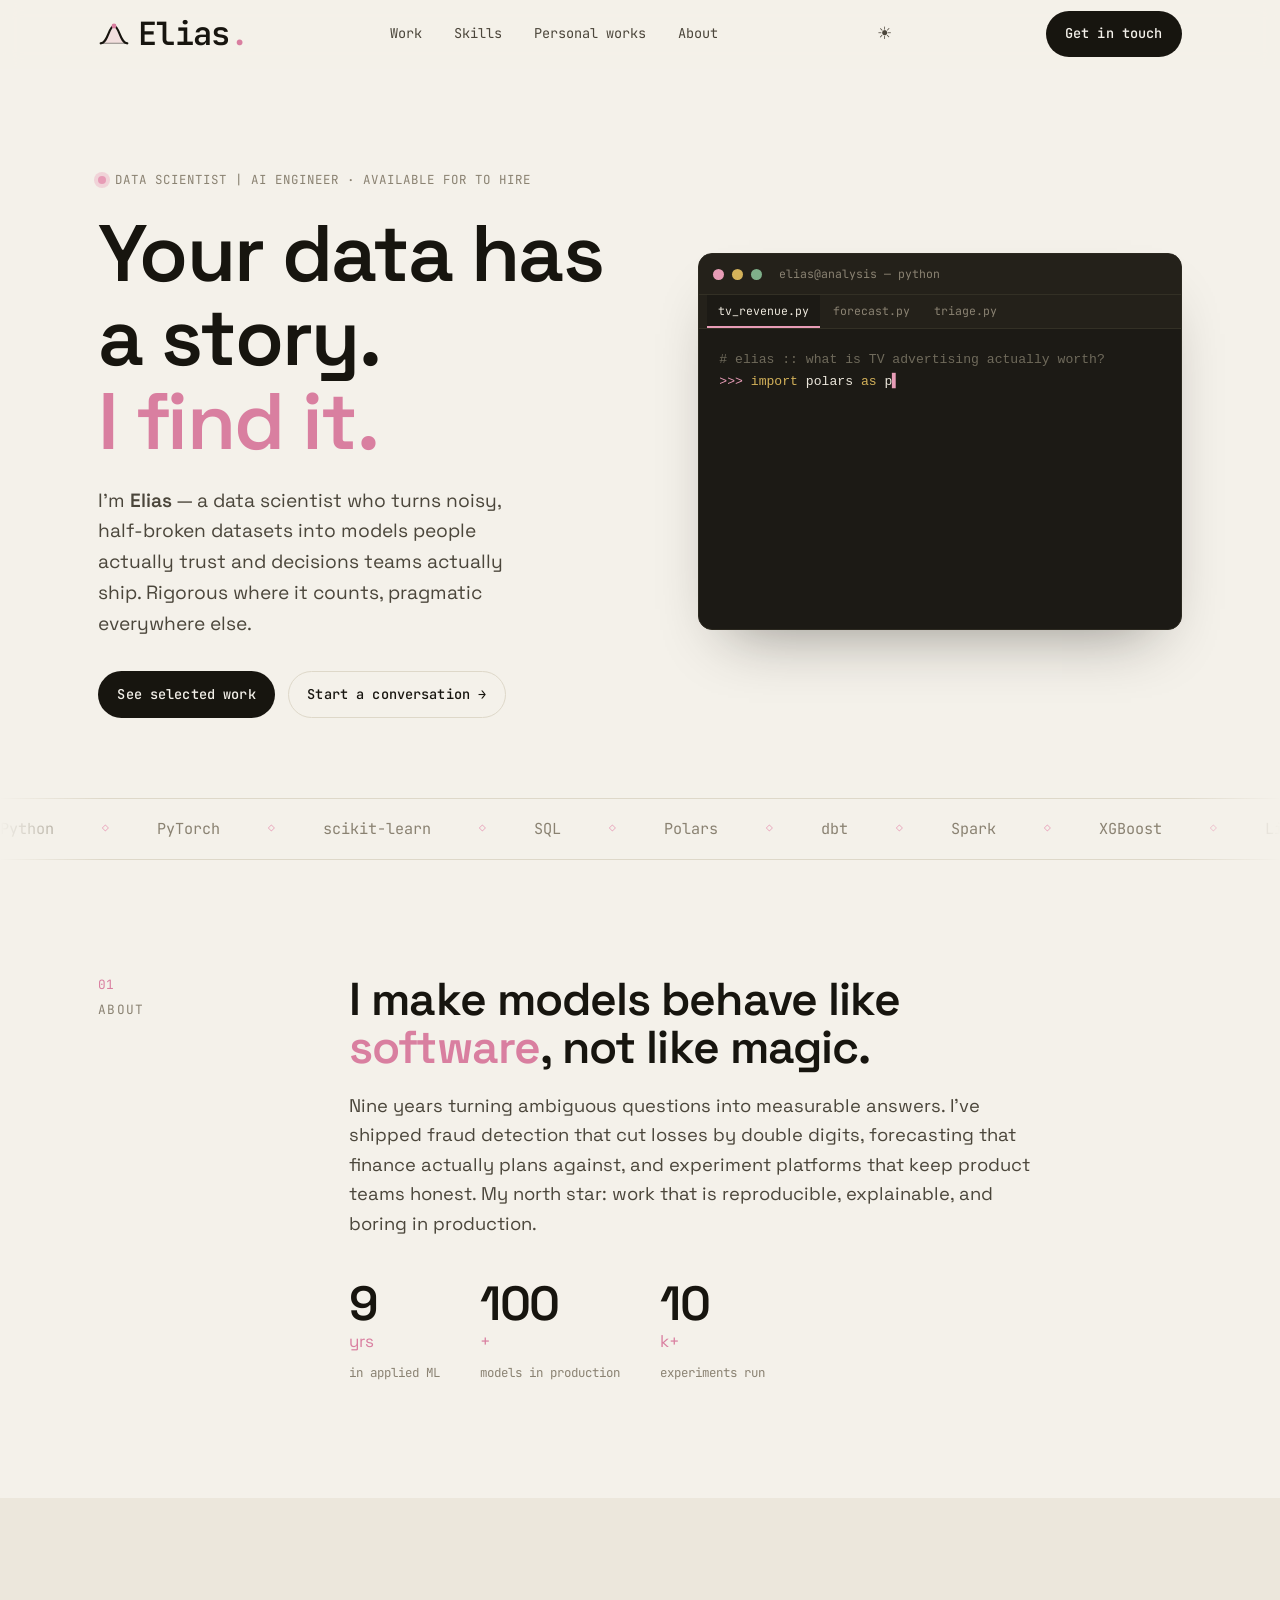
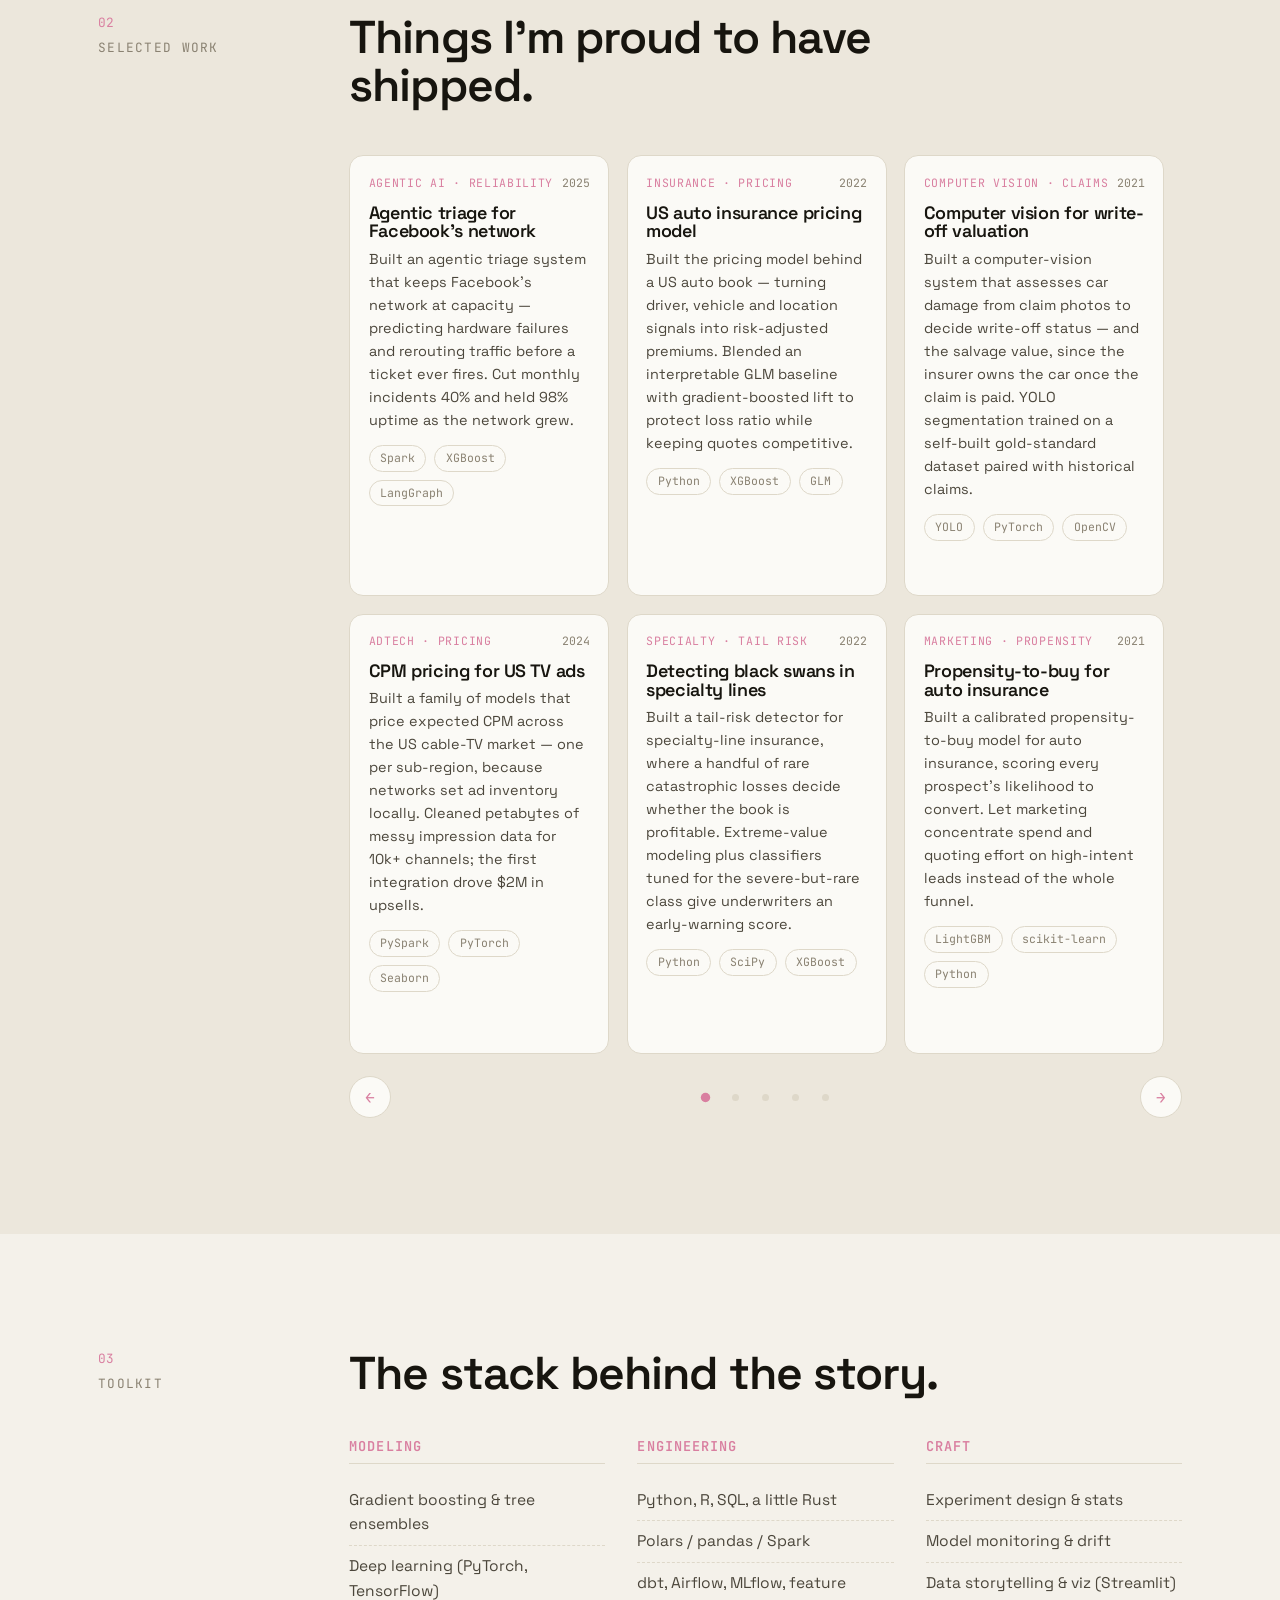
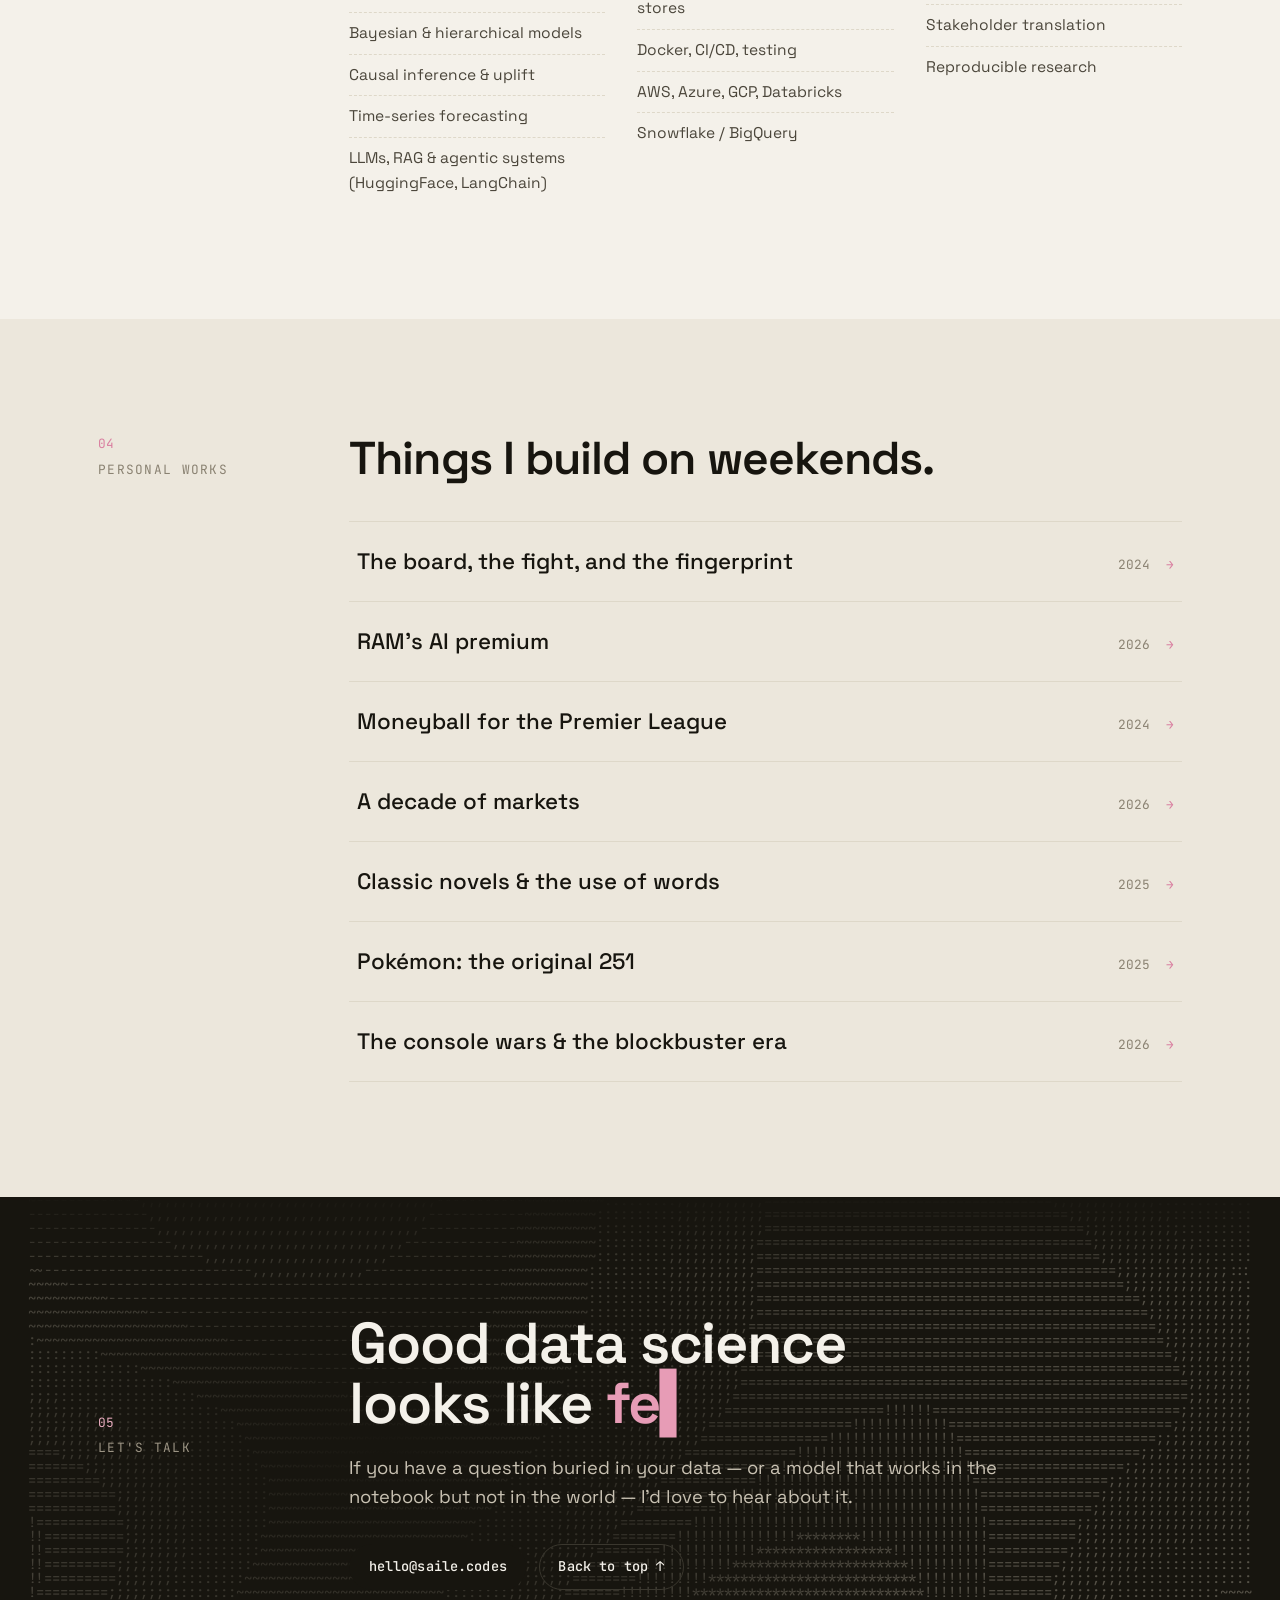
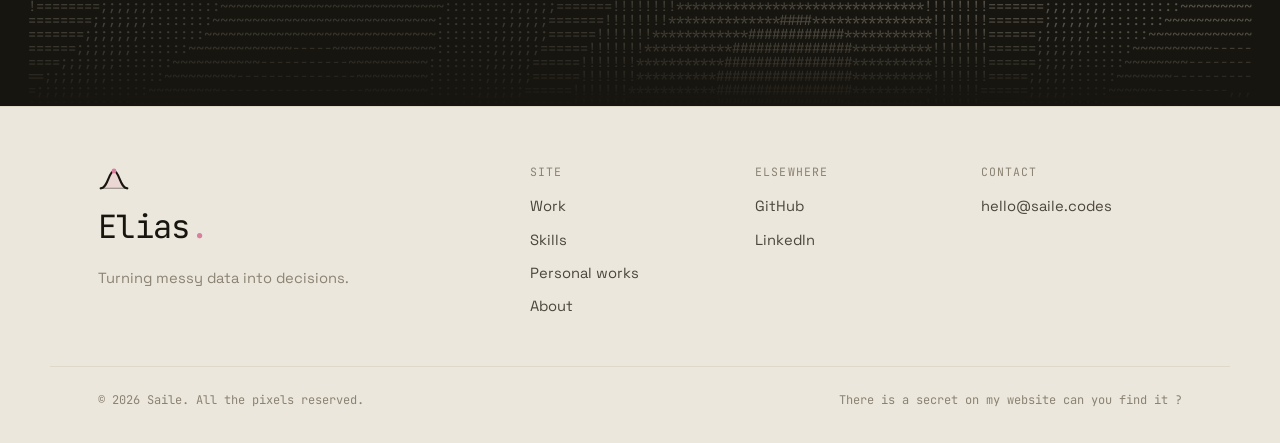
==== index.html @ e6807d49 "Wire Work planes to fraud/black-swan/propensity anims; drop unused spares Point the four Work projec" ====
<!DOCTYPE html>
<html lang="en">
<head>
  <meta charset="UTF-8" />
  <meta name="viewport" content="width=device-width, initial-scale=1.0" />
  <title>Saile — Data Scientist</title>
  <meta name="description" content="Elias is a data scientist who turns messy data into decisions. Portfolio of machine learning, causal inference, and data storytelling work." />

  <!-- Social preview -->
  <meta property="og:title" content="Elias Kelly — Data Scientist | AI Engineer | Machine Learning Engineer" />
  <meta property="og:description" content="I turn messy data into decisions." />
  <meta property="og:type" content="website" />

  <!-- Fonts: Space Grotesk (display, ~PP Neue Montreal) + JetBrains Mono (~PP Neue Montreal Mono) -->
  <link rel="preconnect" href="https://fonts.googleapis.com" />
  <link rel="preconnect" href="https://fonts.gstatic.com" crossorigin />
  <link href="https://fonts.googleapis.com/css2?family=Space+Grotesk:wght@400;500;600;700&family=JetBrains+Mono:ital,wght@0,400;0,500;0,700;1,400&display=swap" rel="stylesheet" />

  <link rel="stylesheet" href="styles.css" />
  <link rel="stylesheet" href="side-projects/ds-charts.css" />
  <!-- Favicon: the Gaussian bell-curve brand mark. Rendered in isolation (no page
       CSS), so colors are hardcoded; a prefers-color-scheme rule keeps the stroke
       legible on both light and dark browser tab bars. -->
  <link rel="icon" type="image/svg+xml" href="data:image/svg+xml,<svg xmlns='http://www.w3.org/2000/svg' viewBox='0 0 24 24' fill='none'><style>.s{stroke:%2317150F}@media(prefers-color-scheme:dark){.s{stroke:%23F1ECE0}}</style><path d='M2 19C7.5 19 8 6 12 6C16 6 16.5 19 22 19Z' fill='%23E79CB6' fill-opacity='.22'/><path class='s' d='M2 19C7.5 19 8 6 12 6C16 6 16.5 19 22 19' stroke-width='1.8' stroke-linecap='round'/><line class='s' x1='2' y1='19' x2='22' y2='19' stroke-width='1.2' stroke-opacity='.4'/><circle cx='12' cy='6' r='2' fill='%23D97FA0'/></svg>" />
  <!-- Raster fallbacks: mobile Chrome/DuckDuckGo don't use SVG data-URI icons in
       the tab switcher, so they need real PNGs + a manifest (otherwise they draw
       the first letter of the title). Generated from the same bell-curve mark. -->
  <link rel="icon" type="image/png" sizes="32x32" href="/favicon-32.png" />
  <link rel="apple-touch-icon" sizes="180x180" href="/apple-touch-icon.png" />
  <link rel="manifest" href="/site.webmanifest" />
  <meta name="theme-color" content="#F4F1EA" />

  <!-- Theme: apply the saved choice before first paint to avoid a light→dark
       flash for returning dark-mode visitors. Default (no saved value) = light.
       The toggle handler lives in script.js. -->
  <script>
    try { if (localStorage.getItem("theme") === "dark")
      document.documentElement.dataset.theme = "dark"; } catch (e) {}
  </script>
</head>
<body>
  <div class="stage" id="stage">
  <!-- ============================ NAV ============================ -->
  <header class="nav" id="nav">
    <div class="container nav__inner">
      <a class="nav__brand" href="#top" aria-label="Elias home">
        <span class="nav__logo" aria-hidden="true">
          <svg viewBox="0 0 24 24" fill="none" focusable="false">
            <path d="M2 19 C 7.5 19, 8 6, 12 6 C 16 6, 16.5 19, 22 19 Z" fill="var(--peach)" opacity="0.20"/>
            <path d="M2 19 C 7.5 19, 8 6, 12 6 C 16 6, 16.5 19, 22 19" stroke="currentColor" stroke-width="1.6" stroke-linecap="round"/>
            <line x1="2" y1="19" x2="22" y2="19" stroke="currentColor" stroke-width="1" opacity="0.35"/>
            <circle cx="12" cy="6" r="1.8" fill="var(--peach-deep)"/>
          </svg>
        </span>
        <span class="nav__name">
          <span class="nav__axis" aria-hidden="true"></span>
          <span class="nav__word nav__word--elias">Elias<span class="nav__dot">.</span></span>
          <span class="nav__word nav__word--saile" aria-hidden="true">sailE<span class="nav__dot">.</span></span>
        </span>
      </a>

      <nav class="nav__links" aria-label="Primary">
        <a href="#work">Work</a>
        <a href="#skills">Skills</a>
        <a href="#personal-works">Personal works</a>
        <a href="#about">About</a>
      </nav>

      <button class="theme-toggle" id="themeToggle" type="button" aria-label="Toggle dark mode" aria-pressed="false">
        <span class="theme-toggle__sun" aria-hidden="true">☀</span>
        <span class="theme-toggle__moon" aria-hidden="true">☾</span>
      </button>

      <a class="btn btn--primary nav__cta" href="#contact">Get in touch</a>

      <button class="nav__burger" id="burger" aria-label="Toggle menu" aria-controls="drawer" aria-expanded="false">
        <span></span><span></span><span></span>
      </button>
    </div>
    <!-- Mobile drawer -->
    <div class="nav__drawer" id="drawer" hidden>
      <a href="#work">Work</a>
      <a href="#skills">Skills</a>
      <a href="#personal-works">Personal works</a>
      <a href="#about">About</a>
      <button class="theme-toggle theme-toggle--drawer" id="themeToggleDrawer" type="button" aria-label="Toggle dark mode" aria-pressed="false">
        <span class="theme-toggle__sun" aria-hidden="true">☀</span>
        <span class="theme-toggle__moon" aria-hidden="true">☾</span>
        <span class="theme-toggle__label theme-toggle__label--to-dark">Dark mode</span>
        <span class="theme-toggle__label theme-toggle__label--to-light">Light mode</span>
      </button>
      <a class="btn btn--primary" href="#contact">Get in touch</a>
    </div>
  </header>

  <main id="top">
    <!-- ============================ HERO ============================ -->
    <section class="hero">
      <div class="container hero__grid">
        <div class="hero__copy">
          <p class="eyebrow" data-reveal>
            <span class="eyebrow__tick"></span> Data Scientist | AI Engineer · Available for to hire
          </p>
          <h1 class="hero__title" data-reveal>
            Your data has a story.
            <br />
            <span class="hl" data-type>I find it.</span>
          </h1>
          <p class="hero__lede" data-reveal>
            I'm <strong>Elias</strong> — a data scientist who turns noisy,
            half-broken datasets into models people actually trust and decisions
            teams actually ship. Rigorous where it counts, pragmatic everywhere else.
          </p>
          <div class="hero__actions" data-reveal>
            <a class="btn btn--primary" href="#work">See selected work</a>
            <a class="btn btn--ghost" href="#contact">Start a conversation →</a>
          </div>
        </div>

        <!-- Terminal mockup with typing animation -->
        <div class="terminal" data-reveal aria-hidden="true">
          <div class="terminal__bar">
            <span class="terminal__dot"></span>
            <span class="terminal__dot"></span>
            <span class="terminal__dot"></span>
            <span class="terminal__file">elias@analysis — python</span>
          </div>
          <div class="terminal__tabs">
            <button type="button" class="terminal__tab is-active" data-tab="tv" tabindex="-1">tv_revenue.py</button>
            <button type="button" class="terminal__tab" data-tab="forecast" tabindex="-1">forecast.py</button>
            <button type="button" class="terminal__tab" data-tab="triage" tabindex="-1">triage.py</button>
          </div>
          <pre class="terminal__body"><code id="typed"></code><span id="terminalInput" class="tok-cmd"></span><span class="cursor" id="cursor">▍</span></pre>
        </div>
      </div>

      <!-- ==================== MARQUEE / TOOL STRIP ==================== -->
      <div class="marquee" aria-label="Tools and technologies">
        <div class="marquee__track" id="marqueeTrack">
          <!-- items injected/duplicated by script.js; base set below -->
          <span class="marquee__item">Python</span>
          <span class="marquee__item">PyTorch</span>
          <span class="marquee__item">scikit-learn</span>
          <span class="marquee__item">SQL</span>
          <span class="marquee__item">Polars</span>
          <span class="marquee__item">dbt</span>
          <span class="marquee__item">Spark</span>
          <span class="marquee__item">XGBoost</span>
          <span class="marquee__item">LightGBM</span>
          <span class="marquee__item">GLM</span>
          <span class="marquee__item">River</span>
          <span class="marquee__item">imbalanced-learn</span>
          <span class="marquee__item">NetworkX</span>
          <span class="marquee__item">Bayesian Inference</span>
          <span class="marquee__item">Causal ML</span>
          <span class="marquee__item">Airflow</span>
          <span class="marquee__item">Snowflake</span>
          <span class="marquee__item">TensorFlow</span>
          <span class="marquee__item">HuggingFace</span>
          <span class="marquee__item">LangChain</span>
          <span class="marquee__item">AWS</span>
          <span class="marquee__item">Databricks</span>
          <span class="marquee__item">MLflow</span>
          <span class="marquee__item">RAG Systems</span>
          <span class="marquee__item">Agentic AI</span>
        </div>
      </div>
    </section>

    <!-- ============================ 01 · ABOUT ============================ -->
    <section class="section" id="about">
      <div class="container section__grid">
        <div class="section__label">
          <span class="section__num">01</span>
          <span class="section__kicker">About</span>
        </div>
        <div class="section__content">
          <h2 class="section__title" data-reveal>
            I make models behave like <span class="hl" data-type>software</span>,
            not like magic.
          </h2>
          <p class="section__lede" data-reveal>
            Nine years turning ambiguous questions into measurable answers. I've
            shipped fraud detection that cut losses by double digits, forecasting
            that finance actually plans against, and experiment platforms that keep
            product teams honest. My north star: work that is reproducible,
            explainable, and boring in production.
          </p>
          <div class="stat-row" data-reveal>
            <div class="stat">
              <span class="stat__num" data-count="9">9</span>
              <span class="stat__unit">yrs</span>
              <span class="stat__label">in applied ML</span>
            </div>
            <div class="stat">
              <span class="stat__num" data-count="100">100</span>
              <span class="stat__unit">+</span>
              <span class="stat__label">models in production</span>
            </div>
            <div class="stat">
              <span class="stat__num" data-count="10">10</span>
              <span class="stat__unit">k+</span>
              <span class="stat__label">experiments run</span>
            </div>
          </div>
        </div>
      </div>
    </section>

    <!-- ============================ 02 · WORK ============================ -->
    <section class="section section--alt" id="work">
      <div class="container section__grid">
        <div class="section__label">
          <span class="section__num">02</span>
          <span class="section__kicker">Selected work</span>
        </div>
        <div class="section__content">
          <h2 class="section__title" data-reveal>Things I'm proud to have shipped.</h2>

          <!-- Horizontal carousel: scroll/drag sideways or use the arrow buttons.
               Wrapper reveals as a unit; cards themselves do NOT carry data-reveal
               (off-screen cards would otherwise stay hidden until scrolled in). -->
          <div class="carousel" data-reveal>
            <div class="cards cards--carousel" id="workTrack" tabindex="0"
                 role="region" aria-label="Selected work — scroll or use arrows">
              <article class="card card--link" data-project="triage" role="button" tabindex="0" aria-label="Open project: Agentic triage for Facebook's network">
                <div class="card__top">
                  <span class="card__tag">Agentic AI · Reliability</span>
                  <span class="card__year">2025</span>
                </div>
                <h3 class="card__title">Agentic triage for Facebook's network</h3>
                <p class="card__body">
                  Built an agentic triage system that keeps Facebook's network at
                  capacity — predicting hardware failures and rerouting traffic
                  before a ticket ever fires. Cut monthly incidents 40% and held
                  98% uptime as the network grew.
                </p>
                <ul class="card__meta">
                  <li>Spark</li><li>XGBoost</li><li>LangGraph</li>
                </ul>
                <span class="card__open" aria-hidden="true">View project →</span>
              </article>

              <article class="card card--link" data-project="cpm" role="button" tabindex="0" aria-label="Open project: CPM pricing for US TV ads">
                <div class="card__top">
                  <span class="card__tag">AdTech · Pricing</span>
                  <span class="card__year">2024</span>
                </div>
                <h3 class="card__title">CPM pricing for US TV ads</h3>
                <p class="card__body">
                  Built a family of models that price expected CPM across the US
                  cable-TV market — one per sub-region, because networks set ad
                  inventory locally. Cleaned petabytes of messy impression data for
                  10k+ channels; the first integration drove $2M in upsells.
                </p>
                <ul class="card__meta">
                  <li>PySpark</li><li>PyTorch</li><li>Seaborn</li>
                </ul>
                <span class="card__open" aria-hidden="true">View project →</span>
              </article>

              <article class="card card--link" data-project="auto-pricing" role="button" tabindex="0" aria-label="Open project: US auto insurance pricing model">
                <div class="card__top">
                  <span class="card__tag">Insurance · Pricing</span>
                  <span class="card__year">2022</span>
                </div>
                <h3 class="card__title">US auto insurance pricing model</h3>
                <p class="card__body">
                  Built the pricing model behind a US auto book — turning driver,
                  vehicle and location signals into risk-adjusted premiums. Blended an
                  interpretable GLM baseline with gradient-boosted lift to protect loss
                  ratio while keeping quotes competitive.
                </p>
                <ul class="card__meta">
                  <li>Python</li><li>XGBoost</li><li>GLM</li>
                </ul>
                <span class="card__open" aria-hidden="true">View project →</span>
              </article>

              <article class="card card--link" data-project="black-swan" role="button" tabindex="0" aria-label="Open project: Detecting black swans in specialty lines">
                <div class="card__top">
                  <span class="card__tag">Specialty · Tail Risk</span>
                  <span class="card__year">2022</span>
                </div>
                <h3 class="card__title">Detecting black swans in specialty lines</h3>
                <p class="card__body">
                  Built a tail-risk detector for specialty-line insurance, where a
                  handful of rare catastrophic losses decide whether the book is
                  profitable. Extreme-value modeling plus classifiers tuned for the
                  severe-but-rare class give underwriters an early-warning score.
                </p>
                <ul class="card__meta">
                  <li>Python</li><li>SciPy</li><li>XGBoost</li>
                </ul>
                <span class="card__open" aria-hidden="true">View project →</span>
              </article>

              <article class="card card--link" data-project="car-damage" role="button" tabindex="0" aria-label="Open project: Computer vision for write-off valuation">
                <div class="card__top">
                  <span class="card__tag">Computer Vision · Claims</span>
                  <span class="card__year">2021</span>
                </div>
                <h3 class="card__title">Computer vision for write-off valuation</h3>
                <p class="card__body">
                  Built a computer-vision system that assesses car damage from claim
                  photos to decide write-off status — and the salvage value, since the
                  insurer owns the car once the claim is paid. YOLO segmentation trained
                  on a self-built gold-standard dataset paired with historical claims.
                </p>
                <ul class="card__meta">
                  <li>YOLO</li><li>PyTorch</li><li>OpenCV</li>
                </ul>
                <span class="card__open" aria-hidden="true">View project →</span>
              </article>

              <article class="card card--link" data-project="propensity" role="button" tabindex="0" aria-label="Open project: Propensity-to-buy for auto insurance">
                <div class="card__top">
                  <span class="card__tag">Marketing · Propensity</span>
                  <span class="card__year">2021</span>
                </div>
                <h3 class="card__title">Propensity-to-buy for auto insurance</h3>
                <p class="card__body">
                  Built a calibrated propensity-to-buy model for auto insurance, scoring
                  every prospect's likelihood to convert. Let marketing concentrate spend
                  and quoting effort on high-intent leads instead of the whole funnel.
                </p>
                <ul class="card__meta">
                  <li>LightGBM</li><li>scikit-learn</li><li>Python</li>
                </ul>
                <span class="card__open" aria-hidden="true">View project →</span>
              </article>

              <article class="card card--link" data-project="minim" role="button" tabindex="0" aria-label="Open project: Music recommendations for indie discovery">
                <div class="card__top">
                  <span class="card__tag">RecSys · Music Streaming</span>
                  <span class="card__year">2020</span>
                </div>
                <h3 class="card__title">Music recommendations for indie discovery</h3>
                <p class="card__body">
                  Built the recommendation engine for Minim, a streaming platform for
                  the smaller artists Spotify couldn't monetize well. Lightweight,
                  user-data-weighted models with online learning cross-pollinated
                  fanbases to drive discovery and keep listeners engaged.
                </p>
                <ul class="card__meta">
                  <li>Python</li><li>scikit-learn</li><li>River</li>
                </ul>
                <span class="card__open" aria-hidden="true">View project →</span>
              </article>

              <article class="card card--link" data-project="health-propensity" role="button" tabindex="0" aria-label="Open project: Propensity-to-buy for health insurance">
                <div class="card__top">
                  <span class="card__tag">Health · Propensity</span>
                  <span class="card__year">2019</span>
                </div>
                <h3 class="card__title">Propensity-to-buy for health insurance</h3>
                <p class="card__body">
                  Built a calibrated propensity-to-buy model for health insurance using
                  2019's state-of-the-art methods, ranking prospects by likelihood to
                  enroll. Made a costly, heavily regulated acquisition channel measurably
                  more efficient.
                </p>
                <ul class="card__meta">
                  <li>Python</li><li>XGBoost</li><li>scikit-learn</li>
                </ul>
                <span class="card__open" aria-hidden="true">View project →</span>
              </article>

              <article class="card card--link" data-project="rare-disease" role="button" tabindex="0" aria-label="Open project: Detecting rare disease in health data">
                <div class="card__top">
                  <span class="card__tag">Healthcare · Rare Disease</span>
                  <span class="card__year">2019</span>
                </div>
                <h3 class="card__title">Detecting rare disease in health data</h3>
                <p class="card__body">
                  Built a rare-disease screening model over health data, where positives
                  are a needle in a haystack of hundreds of thousands of members.
                  Imbalance-aware methods surface a ranked shortlist of at-risk patients
                  for clinical follow-up.
                </p>
                <ul class="card__meta">
                  <li>Python</li><li>XGBoost</li><li>imbalanced-learn</li>
                </ul>
                <span class="card__open" aria-hidden="true">View project →</span>
              </article>

              <article class="card card--link" data-project="health-fraud" role="button" tabindex="0" aria-label="Open project: Fraud detection for health claims">
                <div class="card__top">
                  <span class="card__tag">Healthcare · Fraud</span>
                  <span class="card__year">2019</span>
                </div>
                <h3 class="card__title">Fraud detection for health claims</h3>
                <p class="card__body">
                  Built a health-claims fraud detection system combining supervised
                  scoring with provider-network analysis. Gives investigators a
                  prioritized queue of the claims and collusion clusters most worth
                  their time.
                </p>
                <ul class="card__meta">
                  <li>Python</li><li>XGBoost</li><li>NetworkX</li>
                </ul>
                <span class="card__open" aria-hidden="true">View project →</span>
              </article>
            </div>

            <div class="carousel__ctrl">
              <button class="carousel__arrow" id="workPrev" type="button" aria-label="Previous projects">←</button>
              <div class="carousel__dots" id="workDots" aria-hidden="true"></div>
              <button class="carousel__arrow" id="workNext" type="button" aria-label="More projects">→</button>
            </div>
          </div>
        </div>
      </div>
    </section>

    <!-- ============================ 03 · SKILLS ============================ -->
    <section class="section" id="skills">
      <div class="container section__grid">
        <div class="section__label">
          <span class="section__num">03</span>
          <span class="section__kicker">Toolkit</span>
        </div>
        <div class="section__content">
          <h2 class="section__title" data-reveal>The stack behind the story.</h2>
          <div class="skills">
            <div class="skills__group" data-reveal>
              <h3 class="skills__head">Modeling</h3>
              <ul class="skills__list">
                <li>Gradient boosting &amp; tree ensembles</li>
                <li>Deep learning (PyTorch, TensorFlow)</li>
                <li>Bayesian &amp; hierarchical models</li>
                <li>Causal inference &amp; uplift</li>
                <li>Time-series forecasting</li>
                <li>LLMs, RAG &amp; agentic systems (HuggingFace, LangChain)</li>
              </ul>
            </div>
            <div class="skills__group" data-reveal>
              <h3 class="skills__head">Engineering</h3>
              <ul class="skills__list">
                <li>Python, R, SQL, a little Rust</li>
                <li>Polars / pandas / Spark</li>
                <li>dbt, Airflow, MLflow, feature stores</li>
                <li>Docker, CI/CD, testing</li>
                <li>AWS, Azure, GCP, Databricks</li>
                <li>Snowflake / BigQuery</li>
              </ul>
            </div>
            <div class="skills__group" data-reveal>
              <h3 class="skills__head">Craft</h3>
              <ul class="skills__list">
                <li>Experiment design &amp; stats</li>
                <li>Model monitoring &amp; drift</li>
                <li>Data storytelling &amp; viz (Streamlit)</li>
                <li>Stakeholder translation</li>
                <li>Reproducible research</li>
              </ul>
            </div>
          </div>
        </div>
      </div>
    </section>

    <!-- ======================= 04 · PERSONAL WORKS =========================
         List entries are triggers: each opens a mirrored plane (see #planes,
         the .plane--mirror articles). data-project maps to plane-<project>. -->
    <section class="section section--alt" id="personal-works">
      <div class="container section__grid">
        <div class="section__label">
          <span class="section__num">04</span>
          <span class="section__kicker">Personal works</span>
        </div>
        <div class="section__content">
          <h2 class="section__title" data-reveal>Things I build on weekends.</h2>
          <ul class="posts">
            <li class="post" data-reveal>
              <a href="#" class="post__link post__link--plane" data-project="pw-chess" aria-label="Open project: The board, the fight, and the fingerprint">
                <span class="post__title">The board, the fight, and the fingerprint</span>
                <span class="post__meta"><span class="post__date">2024</span><span class="post__arrow">→</span></span>
              </a>
            </li>
            <li class="post" data-reveal>
              <a href="#" class="post__link post__link--plane" data-project="pw-ram" aria-label="Open project: RAM's AI premium">
                <span class="post__title">RAM's AI premium</span>
                <span class="post__meta"><span class="post__date">2026</span><span class="post__arrow">→</span></span>
              </a>
            </li>
            <li class="post" data-reveal>
              <a href="#" class="post__link post__link--plane" data-project="pw-moneyball" aria-label="Open project: Moneyball for the Premier League">
                <span class="post__title">Moneyball for the Premier League</span>
                <span class="post__meta"><span class="post__date">2024</span><span class="post__arrow">→</span></span>
              </a>
            </li>
            <li class="post" data-reveal>
              <a href="#" class="post__link post__link--plane" data-project="pw-markets" aria-label="Open project: A decade of markets">
                <span class="post__title">A decade of markets</span>
                <span class="post__meta"><span class="post__date">2026</span><span class="post__arrow">→</span></span>
              </a>
            </li>
            <li class="post" data-reveal>
              <a href="#" class="post__link post__link--plane" data-project="pw-books" aria-label="Open project: Classic novels and the use of words">
                <span class="post__title">Classic novels &amp; the use of words</span>
                <span class="post__meta"><span class="post__date">2025</span><span class="post__arrow">→</span></span>
              </a>
            </li>
            <li class="post" data-reveal>
              <a href="#" class="post__link post__link--plane" data-project="pw-pokedex" aria-label="Open project: Pokémon, the original 251">
                <span class="post__title">Pokémon: the original 251</span>
                <span class="post__meta"><span class="post__date">2025</span><span class="post__arrow">→</span></span>
              </a>
            </li>
            <li class="post" data-reveal>
              <a href="#" class="post__link post__link--plane" data-project="pw-consoles" aria-label="Open project: The console wars and the blockbuster era">
                <span class="post__title">The console wars &amp; the blockbuster era</span>
                <span class="post__meta"><span class="post__date">2026</span><span class="post__arrow">→</span></span>
              </a>
            </li>
          </ul>
        </div>
      </div>
    </section>

    <!-- ============================ 05 · PHILOSOPHY / CTA ============================ -->
    <section class="section closer" id="contact">
      <div class="closer__bg" aria-hidden="true">
        <pre class="closer__ascii" data-anim-bg></pre>
      </div>
      <div class="container section__grid">
        <div class="section__label">
          <span class="section__num">05</span>
          <span class="section__kicker">Let's talk</span>
        </div>
        <div class="section__content">
          <h2 class="closer__title" data-reveal>
            Good data science looks like
            <span class="hl" data-type>fewer surprises.</span>
          </h2>
          <p class="section__lede" data-reveal>
            If you have a question buried in your data — or a model that works in
            the notebook but not in the world — I'd love to hear about it.
          </p>
          <div class="hero__actions" data-reveal>
            <a class="btn btn--primary" href="mailto:hello@saile.codes">hello@saile.codes</a>
            <a class="btn btn--ghost" href="#top">Back to top ↑</a>
          </div>
        </div>
      </div>
    </section>
  </main>

  <!-- ============================ FOOTER ============================ -->
  <footer class="footer">
    <div class="container footer__inner">
      <div class="footer__brand">
        <span class="nav__logo" aria-hidden="true">
          <svg viewBox="0 0 24 24" fill="none" focusable="false">
            <path d="M2 19 C 7.5 19, 8 6, 12 6 C 16 6, 16.5 19, 22 19 Z" fill="var(--peach)" opacity="0.20"/>
            <path d="M2 19 C 7.5 19, 8 6, 12 6 C 16 6, 16.5 19, 22 19" stroke="currentColor" stroke-width="1.6" stroke-linecap="round"/>
            <line x1="2" y1="19" x2="22" y2="19" stroke="currentColor" stroke-width="1" opacity="0.35"/>
            <circle cx="12" cy="6" r="1.8" fill="var(--peach-deep)"/>
          </svg>
        </span>
        <span class="nav__name">
          <span class="nav__axis" aria-hidden="true"></span>
          <span class="nav__word nav__word--elias">Elias<span class="nav__dot">.</span></span>
          <span class="nav__word nav__word--saile" aria-hidden="true">sailE<span class="nav__dot">.</span></span>
        </span>
        <p class="footer__tag">Turning messy data into decisions.</p>
      </div>
      <nav class="footer__cols" aria-label="Footer">
        <div class="footer__col">
          <span class="footer__head">Site</span>
          <a href="#work">Work</a>
          <a href="#skills">Skills</a>
          <a href="#personal-works">Personal works</a>
          <a href="#about">About</a>
        </div>
        <div class="footer__col">
          <span class="footer__head">Elsewhere</span>
          <a href="#">GitHub</a>
          <a href="https://www.linkedin.com/in/elias-oisin-kelly-902621134/">LinkedIn</a>
        </div>
        <div class="footer__col">
          <span class="footer__head">Contact</span>
          <a href="mailto:hello@saile.codes">hello@saile.codes</a>
        </div>
      </nav>
    </div>
    <div class="container footer__base">
      <span>© <span id="year">2026</span> Saile. All the pixels reserved.</span>
      <span class="footer__note">There is a secret on my website can you find it ?</span>
    </div>
  </footer>
  </div><!-- /.stage -->

  <!-- ============================ PROJECT PLANES ============================ -->
  <!-- Each card in #work opens one of these. Slides in from the right; graphic
       column is sticky, text blocks reveal on scroll. Each ASCII graphic is a
       registered anim (data-anim); see the <script src="anim/*.js"> block. -->
  <div class="planes" id="planes">

    <!-- Agentic network triage (Facebook) -->
    <article class="plane" id="plane-triage" data-anim="topology" aria-hidden="true" aria-labelledby="plane-triage-title" hidden>
      <div class="plane__bar">
        <div class="container plane__bar-inner">
          <button class="plane__back btn btn--ghost" type="button">← Back to work</button>
          <div class="plane__bar-nav">
            <button class="plane__nav-btn btn btn--ghost" type="button" data-dir="prev" aria-label="Previous project">← Prev</button>
            <button class="plane__nav-btn btn btn--ghost" type="button" data-dir="next" aria-label="Next project">Next →</button>
            <span class="plane__crumb">Selected work · 2025</span>
            <button class="theme-toggle" type="button" aria-label="Toggle dark mode" aria-pressed="false"><span class="theme-toggle__sun" aria-hidden="true">☀</span><span class="theme-toggle__moon" aria-hidden="true">☾</span></button>
          </div>
        </div>
      </div>
      <div class="container plane__grid">
        <div class="plane__media">
          <div class="ascii-panel">
            <pre class="ascii-screen" data-anim-target aria-hidden="true"></pre>
          </div>
        </div>
        <div class="plane__content">
          <div class="plane__head">
            <p class="plane__tag">Agentic AI · Reliability</p>
            <h1 class="plane__title" id="plane-triage-title"><span class="hl" data-plane-type>Agentic triage for Facebook's network</span></h1>
            <ul class="card__meta plane__meta">
              <li>Spark</li><li>XGBoost</li><li>LangGraph</li>
            </ul>
          </div>
          <div class="plane__block" data-plane-reveal>
            <h2>The problem</h2>
            <p>Facebook's network runs on live hardware emitting petabytes of telemetry a day, and when a link or box quietly degrades, latency spikes and services drop. Handling it ticket by ticket couldn't keep pace with growth — engineers drowned in false positives while the failures that mattered slipped through.</p>
          </div>
          <div class="plane__block" data-plane-reveal>
            <h2>Approach</h2>
            <p>I started with petabyte-scale exploratory analysis of years of tickets and failure logs to find where the system actually bottlenecked. From there I trained tree-based models to predict machine health and triage incoming tickets, then wrapped them in agentic workflows that choose and carry out a fix — every action gated by real-engineer validation.</p>
          </div>
          <div class="plane__block" data-plane-reveal>
            <h2>What I built</h2>
            <p>An end-to-end triage loop — predict, decide, act, verify — that resolves issues before they surface as outages.</p>
            <ul class="plane__list">
              <li>Petabyte-scale EDA pipeline surfacing real failure modes</li>
              <li>Tree-based models scoring machine health and triaging tickets</li>
              <li>Human-validated agentic workflows that reroute and self-mitigate</li>
            </ul>
          </div>
          <div class="plane__block" data-plane-reveal>
            <h2>Outcome</h2>
            <p>Monthly ticket volume dropped 40% as the system auto-resolved false positives and self-healed before impact, and the network held 98% uptime while it kept growing. Engineers were freed from repetitive triage to focus on the failures that genuinely needed them.</p>
          </div>
        </div>
      </div>
    </article>

    <!-- US TV advertising CPM pricing -->
    <article class="plane" id="plane-cpm" data-anim="crttv" aria-hidden="true" aria-labelledby="plane-cpm-title" hidden>
      <div class="plane__bar">
        <div class="container plane__bar-inner">
          <button class="plane__back btn btn--ghost" type="button">← Back to work</button>
          <div class="plane__bar-nav">
            <button class="plane__nav-btn btn btn--ghost" type="button" data-dir="prev" aria-label="Previous project">← Prev</button>
            <button class="plane__nav-btn btn btn--ghost" type="button" data-dir="next" aria-label="Next project">Next →</button>
            <span class="plane__crumb">Selected work · 2024</span>
            <button class="theme-toggle" type="button" aria-label="Toggle dark mode" aria-pressed="false"><span class="theme-toggle__sun" aria-hidden="true">☀</span><span class="theme-toggle__moon" aria-hidden="true">☾</span></button>
          </div>
        </div>
      </div>
      <div class="container plane__grid">
        <div class="plane__media">
          <div class="ascii-panel">
            <pre class="ascii-screen" data-anim-target aria-hidden="true"></pre>
          </div>
        </div>
        <div class="plane__content">
          <div class="plane__head">
            <p class="plane__tag">AdTech · Pricing</p>
            <h1 class="plane__title" id="plane-cpm-title"><span class="hl" data-plane-type>CPM pricing for US TV ads</span></h1>
            <ul class="card__meta plane__meta">
              <li>PySpark</li><li>PyTorch</li><li>Seaborn</li>
            </ul>
          </div>
          <div class="plane__block" data-plane-reveal>
            <h2>The problem</h2>
            <p>A single CPM model can't price US TV advertising: every state splits into sub-regions, and networks set their own inventory and audiences in each. Pricing them uniformly left real money on the table at upsell time and produced rate cards nobody trusted.</p>
          </div>
          <div class="plane__block" data-plane-reveal>
            <h2>Approach</h2>
            <p>I pulled petabytes of user-interaction and impression data spanning 10k+ channels on the US cable network, then built a cleaning and validation layer over dozens of dirty, unstructured feeds. On top of that I trained region-specific, state-of-the-art models for CPM prediction, backtested against historical spend.</p>
          </div>
          <div class="plane__block" data-plane-reveal>
            <h2>What I built</h2>
            <p>A per-region CPM pricing system — ingest, clean, validate, predict — that plugs directly into the ad-sales platform.</p>
            <ul class="plane__list">
              <li>Ingestion cleaning tens of dirty impression feeds</li>
              <li>Region-specific CPM models across 10k+ channels</li>
              <li>Historical backtesting that validates every estimate</li>
            </ul>
          </div>
          <div class="plane__block" data-plane-reveal>
            <h2>Outcome</h2>
            <p>The first integration delivered $2M immediately through smarter upsell pricing. Sales teams finally had per-region CPM estimates they could quote with confidence, instead of one blunt national number that fit no market well.</p>
          </div>
        </div>
      </div>
    </article>

    <!-- Auto insurance pricing (Liberty) -->
    <article class="plane" id="plane-auto-pricing" data-anim="actuarial" aria-hidden="true" aria-labelledby="plane-auto-pricing-title" hidden>
      <div class="plane__bar">
        <div class="container plane__bar-inner">
          <button class="plane__back btn btn--ghost" type="button">← Back to work</button>
          <div class="plane__bar-nav">
            <button class="plane__nav-btn btn btn--ghost" type="button" data-dir="prev" aria-label="Previous project">← Prev</button>
            <button class="plane__nav-btn btn btn--ghost" type="button" data-dir="next" aria-label="Next project">Next →</button>
            <span class="plane__crumb">Selected work · 2022</span>
            <button class="theme-toggle" type="button" aria-label="Toggle dark mode" aria-pressed="false"><span class="theme-toggle__sun" aria-hidden="true">☀</span><span class="theme-toggle__moon" aria-hidden="true">☾</span></button>
          </div>
        </div>
      </div>
      <div class="container plane__grid">
        <div class="plane__media">
          <div class="ascii-panel">
            <pre class="ascii-screen" data-anim-target aria-hidden="true"></pre>
          </div>
        </div>
        <div class="plane__content">
          <div class="plane__head">
            <p class="plane__tag">Insurance · Pricing</p>
            <h1 class="plane__title" id="plane-auto-pricing-title"><span class="hl" data-plane-type>US auto insurance pricing model</span></h1>
            <ul class="card__meta plane__meta">
              <li>Python</li><li>XGBoost</li><li>GLM</li>
            </ul>
          </div>
          <div class="plane__block" data-plane-reveal>
            <h2>The problem</h2>
            <p>Pricing US auto insurance means setting a premium that covers expected losses without pricing yourself out of a fiercely competitive market. Rate the risk too high and you lose the customer; too low and the book bleeds on claims.</p>
          </div>
          <div class="plane__block" data-plane-reveal>
            <h2>Approach</h2>
            <p>I engineered features from driver history, vehicle characteristics and geography, then modeled expected claim frequency and severity. I blended a transparent GLM baseline the actuaries could reason about with gradient-boosted models that captured the non-linear interactions, calibrated against years of historical loss experience.</p>
          </div>
          <div class="plane__block" data-plane-reveal>
            <h2>What I built</h2>
            <p>A production pricing model that scores expected loss cost per policy and feeds the rating engine.</p>
            <ul class="plane__list">
              <li>Frequency and severity models on historical losses</li>
              <li>GLM baseline paired with gradient-boosted lift</li>
              <li>Calibration keeping premiums competitive and adequate</li>
            </ul>
          </div>
          <div class="plane__block" data-plane-reveal>
            <h2>Outcome</h2>
            <p>Pricing moved from flat rating tables to per-policy risk cost, tightening premiums to actual risk so the book could grow without underpricing it. Actuaries kept an interpretable baseline they could defend to regulators, with the ML layer adding accuracy where it mattered.</p>
          </div>
        </div>
      </div>
    </article>

    <!-- Specialty-line black-swan detection (Liberty) -->
    <article class="plane" id="plane-black-swan" data-anim="swanflight" aria-hidden="true" aria-labelledby="plane-black-swan-title" hidden>
      <div class="plane__bar">
        <div class="container plane__bar-inner">
          <button class="plane__back btn btn--ghost" type="button">← Back to work</button>
          <div class="plane__bar-nav">
            <button class="plane__nav-btn btn btn--ghost" type="button" data-dir="prev" aria-label="Previous project">← Prev</button>
            <button class="plane__nav-btn btn btn--ghost" type="button" data-dir="next" aria-label="Next project">Next →</button>
            <span class="plane__crumb">Selected work · 2022</span>
            <button class="theme-toggle" type="button" aria-label="Toggle dark mode" aria-pressed="false"><span class="theme-toggle__sun" aria-hidden="true">☀</span><span class="theme-toggle__moon" aria-hidden="true">☾</span></button>
          </div>
        </div>
      </div>
      <div class="container plane__grid">
        <div class="plane__media">
          <div class="ascii-panel">
            <pre class="ascii-screen" data-anim-target aria-hidden="true"></pre>
          </div>
        </div>
        <div class="plane__content">
          <div class="plane__head">
            <p class="plane__tag">Specialty · Tail Risk</p>
            <h1 class="plane__title" id="plane-black-swan-title"><span class="hl" data-plane-type>Detecting black swans in specialty lines</span></h1>
            <ul class="card__meta plane__meta">
              <li>Python</li><li>SciPy</li><li>XGBoost</li>
            </ul>
          </div>
          <div class="plane__block" data-plane-reveal>
            <h2>The problem</h2>
            <p>Specialty lines are dominated by rare, catastrophic losses — the black swans that barely appear in the data but decide whether the book is profitable. Models trained to fit the common case are blind to exactly the tail that matters most.</p>
          </div>
          <div class="plane__block" data-plane-reveal>
            <h2>Approach</h2>
            <p>I focused on the tail rather than the mean: extreme-value analysis of historical loss distributions, plus features that flag the early conditions preceding large losses. I paired that with gradient-boosted classifiers tuned for the severe-but-rare class instead of overall accuracy.</p>
          </div>
          <div class="plane__block" data-plane-reveal>
            <h2>What I built</h2>
            <p>A tail-risk detection layer that scores specialty exposures for black-swan potential before binding.</p>
            <ul class="plane__list">
              <li>Extreme-value modeling of historical loss tails</li>
              <li>Features surfacing early signals of severe losses</li>
              <li>Classifiers tuned for the rare severe class</li>
            </ul>
          </div>
          <div class="plane__block" data-plane-reveal>
            <h2>Outcome</h2>
            <p>Underwriters gained an early-warning score on the exposures most likely to blow up the book, shifting attention from routine risks to the handful of accounts carrying genuine tail danger — where a single missed black swan outweighs hundreds of ordinary policies.</p>
          </div>
        </div>
      </div>
    </article>

    <!-- Car-damage computer vision (Liberty) -->
    <article class="plane" id="plane-car-damage" data-anim="neuralnet" aria-hidden="true" aria-labelledby="plane-car-damage-title" hidden>
      <div class="plane__bar">
        <div class="container plane__bar-inner">
          <button class="plane__back btn btn--ghost" type="button">← Back to work</button>
          <div class="plane__bar-nav">
            <button class="plane__nav-btn btn btn--ghost" type="button" data-dir="prev" aria-label="Previous project">← Prev</button>
            <button class="plane__nav-btn btn btn--ghost" type="button" data-dir="next" aria-label="Next project">Next →</button>
            <span class="plane__crumb">Selected work · 2021</span>
            <button class="theme-toggle" type="button" aria-label="Toggle dark mode" aria-pressed="false"><span class="theme-toggle__sun" aria-hidden="true">☀</span><span class="theme-toggle__moon" aria-hidden="true">☾</span></button>
          </div>
        </div>
      </div>
      <div class="container plane__grid">
        <div class="plane__media">
          <div class="ascii-panel">
            <pre class="ascii-screen" data-anim-target aria-hidden="true"></pre>
          </div>
        </div>
        <div class="plane__content">
          <div class="plane__head">
            <p class="plane__tag">Computer Vision · Claims</p>
            <h1 class="plane__title" id="plane-car-damage-title"><span class="hl" data-plane-type>Computer vision for write-off valuation</span></h1>
            <ul class="card__meta plane__meta">
              <li>YOLO</li><li>PyTorch</li><li>OpenCV</li>
            </ul>
          </div>
          <div class="plane__block" data-plane-reveal>
            <h2>The problem</h2>
            <p>When a car is written off, the insurer owns it and needs to value the salvage accurately — but damage assessment was manual, slow and inconsistent. Getting the write-off decision or the residual value wrong costs money on every claim.</p>
          </div>
          <div class="plane__block" data-plane-reveal>
            <h2>Approach</h2>
            <p>I built a gold-standard labeled dataset by hand and paired it with historical claims outcomes, then trained YOLO-based object-segmentation models to localize and grade damage from photos. OpenCV handled preprocessing, and the model output fed a valuation step weighing repair cost against the vehicle's worth.</p>
          </div>
          <div class="plane__block" data-plane-reveal>
            <h2>What I built</h2>
            <p>An image-to-decision pipeline that segments damage, flags likely write-offs, and estimates salvage value.</p>
            <ul class="plane__list">
              <li>Hand-built gold-standard damage dataset</li>
              <li>YOLO segmentation locating and grading damage</li>
              <li>Valuation pairing damage with historical claims</li>
            </ul>
          </div>
          <div class="plane__block" data-plane-reveal>
            <h2>Outcome</h2>
            <p>Damage assessment moved from manual inspection to an automated, consistent estimate of write-off status and salvage value, giving adjusters a repeatable second opinion grounded in both the images and years of historical claim outcomes.</p>
          </div>
        </div>
      </div>
    </article>

    <!-- Propensity-to-buy, auto insurance (Liberty) -->
    <article class="plane" id="plane-propensity" data-anim="buyfunnel" aria-hidden="true" aria-labelledby="plane-propensity-title" hidden>
      <div class="plane__bar">
        <div class="container plane__bar-inner">
          <button class="plane__back btn btn--ghost" type="button">← Back to work</button>
          <div class="plane__bar-nav">
            <button class="plane__nav-btn btn btn--ghost" type="button" data-dir="prev" aria-label="Previous project">← Prev</button>
            <button class="plane__nav-btn btn btn--ghost" type="button" data-dir="next" aria-label="Next project">Next →</button>
            <span class="plane__crumb">Selected work · 2021</span>
            <button class="theme-toggle" type="button" aria-label="Toggle dark mode" aria-pressed="false"><span class="theme-toggle__sun" aria-hidden="true">☀</span><span class="theme-toggle__moon" aria-hidden="true">☾</span></button>
          </div>
        </div>
      </div>
      <div class="container plane__grid">
        <div class="plane__media">
          <div class="ascii-panel">
            <pre class="ascii-screen" data-anim-target aria-hidden="true"></pre>
          </div>
        </div>
        <div class="plane__content">
          <div class="plane__head">
            <p class="plane__tag">Marketing · Propensity</p>
            <h1 class="plane__title" id="plane-propensity-title"><span class="hl" data-plane-type>Propensity-to-buy for auto insurance</span></h1>
            <ul class="card__meta plane__meta">
              <li>LightGBM</li><li>scikit-learn</li><li>Python</li>
            </ul>
          </div>
          <div class="plane__block" data-plane-reveal>
            <h2>The problem</h2>
            <p>Marketing spend on auto insurance was spread thin across every prospect, most of whom would never convert. Without a way to rank who was actually likely to buy, acquisition budget chased low-intent leads and quoting capacity was wasted.</p>
          </div>
          <div class="plane__block" data-plane-reveal>
            <h2>Approach</h2>
            <p>I framed it as a binary propensity problem, engineering features from prospect demographics, quote behavior and prior interactions. I trained gradient-boosted classifiers, calibrated the probabilities so scores mapped to real conversion likelihood, and validated on held-out cohorts.</p>
          </div>
          <div class="plane__block" data-plane-reveal>
            <h2>What I built</h2>
            <p>A propensity model that scores every prospect's likelihood to buy and ranks them for outreach.</p>
            <ul class="plane__list">
              <li>Calibrated gradient-boosted propensity classifier</li>
              <li>Features from quote behavior and demographics</li>
              <li>Ranked lead lists feeding marketing outreach</li>
            </ul>
          </div>
          <div class="plane__block" data-plane-reveal>
            <h2>Outcome</h2>
            <p>Marketing could concentrate spend and quoting effort on high-propensity prospects instead of the whole funnel, lifting conversion efficiency by targeting the people most likely to buy rather than treating every lead the same.</p>
          </div>
        </div>
      </div>
    </article>

    <!-- Minim indie music recommendations -->
    <article class="plane" id="plane-minim" data-anim="equalizer" aria-hidden="true" aria-labelledby="plane-minim-title" hidden>
      <div class="plane__bar">
        <div class="container plane__bar-inner">
          <button class="plane__back btn btn--ghost" type="button">← Back to work</button>
          <div class="plane__bar-nav">
            <button class="plane__nav-btn btn btn--ghost" type="button" data-dir="prev" aria-label="Previous project">← Prev</button>
            <button class="plane__nav-btn btn btn--ghost" type="button" data-dir="next" aria-label="Next project">Next →</button>
            <span class="plane__crumb">Selected work · 2020</span>
            <button class="theme-toggle" type="button" aria-label="Toggle dark mode" aria-pressed="false"><span class="theme-toggle__sun" aria-hidden="true">☀</span><span class="theme-toggle__moon" aria-hidden="true">☾</span></button>
          </div>
        </div>
      </div>
      <div class="container plane__grid">
        <div class="plane__media">
          <div class="ascii-panel">
            <pre class="ascii-screen" data-anim-target aria-hidden="true"></pre>
          </div>
        </div>
        <div class="plane__content">
          <div class="plane__head">
            <p class="plane__tag">RecSys · Music Streaming</p>
            <h1 class="plane__title" id="plane-minim-title"><span class="hl" data-plane-type>Music recommendations for indie discovery</span></h1>
            <ul class="card__meta plane__meta">
              <li>Python</li><li>scikit-learn</li><li>River</li>
            </ul>
          </div>
          <div class="plane__block" data-plane-reveal>
            <h2>The problem</h2>
            <p>Minim's whole premise was surfacing the small artists Spotify treated as an afterthought — but small catalogs mean sparse data, so conventional recommenders that lean on massive play histories had nothing to work with. Without good recommendations, listeners didn't discover new bands and engagement stalled.</p>
          </div>
          <div class="plane__block" data-plane-reveal>
            <h2>Approach</h2>
            <p>I built deliberately lightweight models that lean on user behavior rather than catalog scale, so they work with limited data. Online-learning methods let the recommender update continuously as the user base grew, and the design explicitly favored cross-pollination — connecting fans of one small artist to adjacent ones.</p>
          </div>
          <div class="plane__block" data-plane-reveal>
            <h2>What I built</h2>
            <p>A recommendation engine tuned for a small-catalog, small-audience platform, learning online as listeners arrived.</p>
            <ul class="plane__list">
              <li>Lightweight models weighted toward user signals</li>
              <li>Online learning that evolves with the user base</li>
              <li>Cross-pollination linking adjacent artist fanbases</li>
            </ul>
          </div>
          <div class="plane__block" data-plane-reveal>
            <h2>Outcome</h2>
            <p>Listeners kept discovering new small artists instead of hitting a dead end, driving the continued engagement Minim depended on — and giving emerging bands a route to fans that a big platform's popularity bias would never have surfaced.</p>
          </div>
        </div>
      </div>
    </article>

    <!-- Propensity-to-buy, health insurance -->
    <article class="plane" id="plane-health-propensity" data-anim="scatterplot" aria-hidden="true" aria-labelledby="plane-health-propensity-title" hidden>
      <div class="plane__bar">
        <div class="container plane__bar-inner">
          <button class="plane__back btn btn--ghost" type="button">← Back to work</button>
          <div class="plane__bar-nav">
            <button class="plane__nav-btn btn btn--ghost" type="button" data-dir="prev" aria-label="Previous project">← Prev</button>
            <button class="plane__nav-btn btn btn--ghost" type="button" data-dir="next" aria-label="Next project">Next →</button>
            <span class="plane__crumb">Selected work · 2019</span>
            <button class="theme-toggle" type="button" aria-label="Toggle dark mode" aria-pressed="false"><span class="theme-toggle__sun" aria-hidden="true">☀</span><span class="theme-toggle__moon" aria-hidden="true">☾</span></button>
          </div>
        </div>
      </div>
      <div class="container plane__grid">
        <div class="plane__media">
          <div class="ascii-panel">
            <pre class="ascii-screen" data-anim-target aria-hidden="true"></pre>
          </div>
        </div>
        <div class="plane__content">
          <div class="plane__head">
            <p class="plane__tag">Health · Propensity</p>
            <h1 class="plane__title" id="plane-health-propensity-title"><span class="hl" data-plane-type>Propensity-to-buy for health insurance</span></h1>
            <ul class="card__meta plane__meta">
              <li>Python</li><li>XGBoost</li><li>scikit-learn</li>
            </ul>
          </div>
          <div class="plane__block" data-plane-reveal>
            <h2>The problem</h2>
            <p>Health-insurance acquisition is expensive and heavily regulated, and blanket outreach wastes spend on prospects who won't enroll. The business needed to know who was genuinely likely to buy a plan before committing marketing dollars.</p>
          </div>
          <div class="plane__block" data-plane-reveal>
            <h2>Approach</h2>
            <p>Using the state-of-the-art methods of 2019, I built gradient-boosted propensity models over prospect and demographic features, calibrated to output trustworthy purchase probabilities. I validated on held-out cohorts and checked the model behaved sensibly across the segments that mattered.</p>
          </div>
          <div class="plane__block" data-plane-reveal>
            <h2>What I built</h2>
            <p>A calibrated propensity model ranking prospects by likelihood to enroll in a health plan.</p>
            <ul class="plane__list">
              <li>Gradient-boosted purchase-propensity classifier</li>
              <li>Calibrated probabilities across prospect segments</li>
              <li>Ranked lists directing acquisition spend</li>
            </ul>
          </div>
          <div class="plane__block" data-plane-reveal>
            <h2>Outcome</h2>
            <p>Acquisition focused on the prospects most likely to enroll, making a costly, regulated marketing channel measurably more efficient and giving the team a defensible way to prioritize outreach.</p>
          </div>
        </div>
      </div>
    </article>

    <!-- Rare-disease detection (health) -->
    <article class="plane" id="plane-rare-disease" data-anim="thermometer" aria-hidden="true" aria-labelledby="plane-rare-disease-title" hidden>
      <div class="plane__bar">
        <div class="container plane__bar-inner">
          <button class="plane__back btn btn--ghost" type="button">← Back to work</button>
          <div class="plane__bar-nav">
            <button class="plane__nav-btn btn btn--ghost" type="button" data-dir="prev" aria-label="Previous project">← Prev</button>
            <button class="plane__nav-btn btn btn--ghost" type="button" data-dir="next" aria-label="Next project">Next →</button>
            <span class="plane__crumb">Selected work · 2019</span>
            <button class="theme-toggle" type="button" aria-label="Toggle dark mode" aria-pressed="false"><span class="theme-toggle__sun" aria-hidden="true">☀</span><span class="theme-toggle__moon" aria-hidden="true">☾</span></button>
          </div>
        </div>
      </div>
      <div class="container plane__grid">
        <div class="plane__media">
          <div class="ascii-panel">
            <pre class="ascii-screen" data-anim-target aria-hidden="true"></pre>
          </div>
        </div>
        <div class="plane__content">
          <div class="plane__head">
            <p class="plane__tag">Healthcare · Rare Disease</p>
            <h1 class="plane__title" id="plane-rare-disease-title"><span class="hl" data-plane-type>Detecting rare disease in health data</span></h1>
            <ul class="card__meta plane__meta">
              <li>Python</li><li>XGBoost</li><li>imbalanced-learn</li>
            </ul>
          </div>
          <div class="plane__block" data-plane-reveal>
            <h2>The problem</h2>
            <p>Rare diseases are, by definition, almost absent from the data — a few positive cases hidden among hundreds of thousands of members. That extreme imbalance defeats models optimized for accuracy, which learn to predict "healthy" every time and miss the patients who need attention most.</p>
          </div>
          <div class="plane__block" data-plane-reveal>
            <h2>Approach</h2>
            <p>I treated it as a rare-event detection problem: resampling and class-weighting to counter the imbalance, features drawn from claims and clinical history, and evaluation on positive-class precision and recall rather than raw accuracy. All built on 2019's state-of-the-art gradient-boosting and sampling techniques.</p>
          </div>
          <div class="plane__block" data-plane-reveal>
            <h2>What I built</h2>
            <p>A screening model that flags members whose patterns match a rare-disease signature for clinical follow-up.</p>
            <ul class="plane__list">
              <li>Imbalance handling via resampling and class weights</li>
              <li>Claims and clinical-history feature engineering</li>
              <li>Evaluation focused on rare positive-class recall</li>
            </ul>
          </div>
          <div class="plane__block" data-plane-reveal>
            <h2>Outcome</h2>
            <p>The model surfaced a shortlist of at-risk members from a population where the condition was vanishingly rare, turning an impossible manual search into a ranked list clinicians could actually review — catching candidates that accuracy-driven models silently ignore.</p>
          </div>
        </div>
      </div>
    </article>

    <!-- Health-claims fraud detection -->
    <article class="plane" id="plane-health-fraud" data-anim="txnstream" aria-hidden="true" aria-labelledby="plane-health-fraud-title" hidden>
      <div class="plane__bar">
        <div class="container plane__bar-inner">
          <button class="plane__back btn btn--ghost" type="button">← Back to work</button>
          <div class="plane__bar-nav">
            <button class="plane__nav-btn btn btn--ghost" type="button" data-dir="prev" aria-label="Previous project">← Prev</button>
            <button class="plane__nav-btn btn btn--ghost" type="button" data-dir="next" aria-label="Next project">Next →</button>
            <span class="plane__crumb">Selected work · 2019</span>
            <button class="theme-toggle" type="button" aria-label="Toggle dark mode" aria-pressed="false"><span class="theme-toggle__sun" aria-hidden="true">☀</span><span class="theme-toggle__moon" aria-hidden="true">☾</span></button>
          </div>
        </div>
      </div>
      <div class="container plane__grid">
        <div class="plane__media">
          <div class="ascii-panel">
            <pre class="ascii-screen" data-anim-target aria-hidden="true"></pre>
          </div>
        </div>
        <div class="plane__content">
          <div class="plane__head">
            <p class="plane__tag">Healthcare · Fraud</p>
            <h1 class="plane__title" id="plane-health-fraud-title"><span class="hl" data-plane-type>Fraud detection for health claims</span></h1>
            <ul class="card__meta plane__meta">
              <li>Python</li><li>XGBoost</li><li>NetworkX</li>
            </ul>
          </div>
          <div class="plane__block" data-plane-reveal>
            <h2>The problem</h2>
            <p>Health-insurance fraud drains money quietly — inflated claims, phantom services, collusion between providers — and it hides in a tiny fraction of an enormous claim stream. Manual investigation can only sample; most of it goes unexamined.</p>
          </div>
          <div class="plane__block" data-plane-reveal>
            <h2>Approach</h2>
            <p>I combined supervised gradient-boosted models on labeled fraud with anomaly and network analysis to catch patterns rules miss — linking providers, members and claims to expose suspicious clusters. Built with 2019's state-of-the-art techniques and tuned to rank cases by investigative value.</p>
          </div>
          <div class="plane__block" data-plane-reveal>
            <h2>What I built</h2>
            <p>A claims-fraud scoring system that ranks the highest-risk claims and provider networks for investigators.</p>
            <ul class="plane__list">
              <li>Supervised models scoring individual claims</li>
              <li>Network analysis exposing collusion clusters</li>
              <li>Ranked case queue prioritizing investigator time</li>
            </ul>
          </div>
          <div class="plane__block" data-plane-reveal>
            <h2>Outcome</h2>
            <p>Investigators got a prioritized queue focused on the claims and provider rings most likely to be fraudulent, concentrating limited capacity where recoveries were largest instead of sampling blindly across millions of claims.</p>
          </div>
        </div>
      </div>
    </article>

    <!-- ===================== PERSONAL-WORKS PLANES (mirror data stories) ==========
         Mirror planes (.plane--mirror): slide in from the LEFT, hero SVG chart on
         the RIGHT, prev/next nav on the LEFT of the bar. .plane--story adds the
         TL;DR + chart layout. Driven by the Personal works list (section 04);
         prev/next loops through these seven in DOM order. Charts render via
         side-projects/ds-charts.js (SVG, no ASCII anim). -->

    <article class="plane plane--mirror plane--story" id="plane-pw-moneyball" data-anim="barchart"
             aria-hidden="true" aria-labelledby="plane-pw-moneyball-title" hidden>
      <div class="plane__bar">
        <div class="container plane__bar-inner">
          <div class="plane__bar-nav">
            <button class="plane__nav-btn btn btn--ghost" type="button" data-dir="prev" aria-label="Previous project">← Prev</button>
            <button class="plane__nav-btn btn btn--ghost" type="button" data-dir="next" aria-label="Next project">Next →</button>
            <button class="plane__back btn btn--ghost" type="button">Back<span class="plane__back-full"> to home</span> →</button>
          </div>
          <div class="plane__bar-end">
            <span class="plane__crumb">Side project · 2024</span>
            <button class="theme-toggle" type="button" aria-label="Toggle dark mode" aria-pressed="false"><span class="theme-toggle__sun" aria-hidden="true">☀</span><span class="theme-toggle__moon" aria-hidden="true">☾</span></button>
          </div>
        </div>
      </div>
      <div class="container plane__grid">
        <div class="plane__media">
          <div class="ds-hero-panel">
            <figure class="ds-figure" data-ds-chart data-project="pl_moneyball"
                    data-chart="line" data-figure="race" data-mode="race" data-y="Cumulative points">
              <h3 class="ds-figure__title">The 2023-24 title race</h3>
              <p class="ds-figure__subtitle">cumulative points, top-6 finishers, matchday by matchday</p>
              <div class="ds-chart"></div>
            </figure>
            <p class="ds-hero-cap">Motion makes a two-horse title race legible in a way a static line can't.</p>
          </div>
        </div>
        <div class="plane__content">
          <div class="plane__head">
            <p class="plane__tag">Football · xPts model</p>
            <h1 class="plane__title" id="plane-pw-moneyball-title"><span class="hl" data-plane-type>Moneyball for the Premier League</span></h1>
            <ul class="card__meta plane__meta"><li>pandas</li><li>scikit-learn</li><li>football-data</li></ul>
          </div>
          <details class="plane__tldr" data-plane-reveal>
            <summary class="plane__tldr__summary"><span class="plane__tldr__label">TL;DR</span><span class="plane__tldr__hint">read the takeaways</span></summary>
            <div class="plane__tldr__body">
              <ul>
              <li>80 team-seasons across four Premier League seasons (1,520 matches).</li>
              <li>A shots-only expected-points model hits <strong>R²≈0.80</strong> on the held-out 2023-24.</li>
              <li><strong>West Ham +19</strong> over-performed; Brighton is the value side, under-shooting twice.</li>
              <li>Shots-on-target differential tracks points at <strong>r≈0.90</strong> — almost goal difference.</li>
              <li>The model is a value detector, not deployed.</li>
            </ul>
            </div>
          </details>
          <div class="plane__block" data-plane-reveal>
            <h2>Some teams bank points their shots don't deserve</h2>
            <figure class="ds-figure" data-ds-chart data-project="pl_moneyball"
                    data-chart="scatter" data-figure="scatter" data-mode="diagonal"
                    data-x="Expected points (shot model)" data-y="Actual points">
              <h3 class="ds-figure__title">Expected vs actual points</h3>
              <p class="ds-figure__subtitle">4 seasons · above the line = over-performing</p>
              <div class="ds-chart"></div>
              <p class="ds-figure__caption">Each dot is a team-season. Distance above the diagonal is points banked beyond what the shots deserved.</p>
            </figure>
          </div>
          <div class="plane__block" data-plane-reveal>
            <h2>Who beat their numbers in 2023-24?</h2>
            <figure class="ds-figure" data-ds-chart data-project="pl_moneyball"
                    data-chart="dumbbell" data-figure="dumbbell" data-x="Points">
              <h3 class="ds-figure__title">Actual minus expected points</h3>
              <p class="ds-figure__subtitle">grey = expected (shots) · dot = actual</p>
              <div class="ds-chart"></div>
              <p class="ds-figure__caption">West Ham's +19 is the season's biggest over-performance; Brighton sits deep in the negatives despite strong underlying numbers.</p>
            </figure>
          </div>
          <div class="plane__block" data-plane-reveal>
            <h2>Which raw stat actually predicts points?</h2>
            <figure class="ds-figure" data-ds-chart data-project="pl_moneyball"
                    data-chart="bar" data-figure="predictors" data-x="Correlation with final points (r)">
              <h3 class="ds-figure__title">Correlation of each stat with points</h3>
              <p class="ds-figure__subtitle">80 team-seasons · Pearson r</p>
              <div class="ds-chart"></div>
              <p class="ds-figure__caption">Shots-on-target differential (r≈0.90) rivals goal difference — far more than raw shot counts.</p>
            </figure>
          </div>
          <div class="plane__block" data-plane-reveal>
            <h2>Squad DNA, Football-Manager style</h2>
            <figure class="ds-figure" data-ds-chart data-project="pl_moneyball" data-chart="radar" data-figure="radar">
              <h3 class="ds-figure__title">Per-game attributes, scaled across the league</h3>
              <p class="ds-figure__subtitle">further out = better (defensive metrics inverted)</p>
              <div class="ds-chart"></div>
              <p class="ds-figure__caption">The title contenders are rounded all-rounders; the shape tells you where each side actually earns its points.</p>
            </figure>
          </div>
          <div class="plane__block" data-plane-reveal>
            <h2>Method &amp; honest caveats</h2>
            <p>Data: football-data.co.uk match results, four seasons. Model: linear regression on four per-game shot features, trained on 2020-23 and tested on 2023-24. It beats a train-mean dummy comfortably but loses to goal difference as a pure predictor — its worth is as a value detector, and it is <em>not</em> deployed.</p>
          </div>
          <div class="plane__next" data-plane-reveal>
            <button class="plane__nav-btn plane__next-btn btn btn--primary" type="button" data-dir="next">Next project →</button>
          </div>
        </div>
      </div>
    </article>

    <article class="plane plane--mirror plane--story" id="plane-pw-markets" data-anim="candlestick"
             aria-hidden="true" aria-labelledby="plane-pw-markets-title" hidden>
      <div class="plane__bar">
        <div class="container plane__bar-inner">
          <div class="plane__bar-nav">
            <button class="plane__nav-btn btn btn--ghost" type="button" data-dir="prev" aria-label="Previous project">← Prev</button>
            <button class="plane__nav-btn btn btn--ghost" type="button" data-dir="next" aria-label="Next project">Next →</button>
            <button class="plane__back btn btn--ghost" type="button">Back<span class="plane__back-full"> to home</span> →</button>
          </div>
          <div class="plane__bar-end">
            <span class="plane__crumb">Side project · 2026</span>
            <button class="theme-toggle" type="button" aria-label="Toggle dark mode" aria-pressed="false"><span class="theme-toggle__sun" aria-hidden="true">☀</span><span class="theme-toggle__moon" aria-hidden="true">☾</span></button>
          </div>
        </div>
      </div>
      <div class="container plane__grid">
        <div class="plane__media">
          <div class="ds-hero-panel">
            <figure class="ds-figure" data-ds-chart data-project="markets"
                    data-chart="line" data-figure="race" data-mode="race" data-y="Growth of $100">
              <h3 class="ds-figure__title">The horse race</h3>
              <p class="ds-figure__subtitle">$100 in each asset, month by month, log scale</p>
              <div class="ds-chart"></div>
            </figure>
            <p class="ds-hero-cap">Leadership is temporary and the ride is not monotonic — motion shows what a static chart can't.</p>
          </div>
        </div>
        <div class="plane__content">
          <div class="plane__head">
            <p class="plane__tag">Markets · Visual EDA</p>
            <h1 class="plane__title" id="plane-pw-markets-title"><span class="hl" data-plane-type>A decade of markets</span></h1>
            <ul class="card__meta plane__meta"><li>pandas</li><li>NumPy</li><li>Nasdaq API</li></ul>
          </div>
          <details class="plane__tldr" data-plane-reveal>
            <summary class="plane__tldr__summary"><span class="plane__tldr__label">TL;DR</span><span class="plane__tldr__hint">read the takeaways</span></summary>
            <div class="plane__tldr__body">
              <ul>
              <li>$100 became <strong>~$1,360 in Bitcoin</strong> and fell to <strong>~$66 in long Treasuries</strong> (monthly close, this window).</li>
              <li>Deepest drawdowns: crude oil and Bitcoin fell roughly <strong>-85%</strong> from peak; the S&amp;P's worst was about a third (COVID).</li>
              <li>Gold is near-uncorrelated with stocks; long bonds slightly negative.</li>
              <li>Equity returns have <strong>fat tails</strong> — far more ±3σ days than a Normal predicts.</li>
              <li>Visualization-only — no model, by design.</li>
            </ul>
            </div>
          </details>
          <div class="plane__block" data-plane-reveal>
            <h2>Growth of $100: the same decade, very different endings</h2>
            <figure class="ds-figure" data-ds-chart data-project="markets" data-chart="line" data-figure="growth"
                    data-x="Year" data-y="Growth of $100">
              <h3 class="ds-figure__title">$100 invested across the traditional assets</h3>
              <p class="ds-figure__subtitle">monthly close, indexed to 100 at the start</p>
              <div class="ds-chart"></div>
              <p class="ds-figure__caption">Equities compound far ahead of bonds and commodities over the decade.</p>
            </figure>
          </div>
          <div class="plane__block" data-plane-reveal>
            <h2>The underwater view: how deep, and how long</h2>
            <figure class="ds-figure" data-ds-chart data-project="markets" data-chart="line" data-figure="underwater"
                    data-mode="area" data-x="Year" data-y="Drawdown (%)">
              <h3 class="ds-figure__title">Drawdown from the running peak</h3>
              <p class="ds-figure__subtitle">weekly · S&amp;P 500, crude oil, long Treasuries</p>
              <div class="ds-chart"></div>
              <p class="ds-figure__caption">Oil's crater dwarfs the equity dip; bonds bleed slowly rather than crash.</p>
            </figure>
          </div>
          <div class="plane__block" data-plane-reveal>
            <h2>What moves together, what moves apart</h2>
            <figure class="ds-figure" data-ds-chart data-project="markets" data-chart="heatmap" data-figure="corr">
              <h3 class="ds-figure__title">Correlation of daily returns</h3>
              <p class="ds-figure__subtitle">common 7-asset window · blue ↔ pink diverging</p>
              <div class="ds-chart"></div>
              <p class="ds-figure__caption">The equity block moves as one; gold and long bonds are the diversifiers.</p>
            </figure>
          </div>
          <div class="plane__block" data-plane-reveal>
            <h2>Who is calm, who is wild</h2>
            <figure class="ds-figure" data-ds-chart data-project="markets" data-chart="line" data-figure="vol"
                    data-x="Year" data-y="Annualised volatility (%)">
              <h3 class="ds-figure__title">63-day rolling volatility, annualised</h3>
              <p class="ds-figure__subtitle">weekly sample, all seven assets</p>
              <div class="ds-chart"></div>
              <p class="ds-figure__caption">Bitcoin rides far above everything; Treasuries and gold hug the floor.</p>
            </figure>
          </div>
          <div class="plane__block" data-plane-reveal>
            <h2>Markets have fat tails</h2>
            <figure class="ds-figure" data-ds-chart data-project="markets" data-chart="histogram" data-figure="distSpy"
                    data-x="Daily return" data-y="Days">
              <h3 class="ds-figure__title">S&amp;P 500 daily returns vs a fitted Normal</h3>
              <p class="ds-figure__subtitle">80 bins · dashed = Normal, ±3σ marked</p>
              <div class="ds-chart"></div>
              <p class="ds-figure__caption">Far more extreme days than a Normal allows — the tails are where the risk lives.</p>
            </figure>
            <figure class="ds-figure" data-ds-chart data-project="markets" data-chart="histogram" data-figure="distBtc"
                    data-x="Daily return" data-y="Days">
              <h3 class="ds-figure__title">Bitcoin daily returns</h3>
              <p class="ds-figure__subtitle">same treatment — a much wider spread</p>
              <div class="ds-chart"></div>
              <p class="ds-figure__caption">Crypto's distribution is wider still: bigger up days and bigger down days.</p>
            </figure>
          </div>
          <div class="plane__block" data-plane-reveal>
            <h2>Method &amp; honest caveats</h2>
            <p>Data: Nasdaq's public API (liquid ETF proxies) plus Binance for a continuous Bitcoin series, roughly ten years of daily closes. Prices are split-adjusted but <em>not</em> dividend/coupon adjusted, so these are price returns and understate total return for payers. The animation downsamples to month-end, so the headline multiples differ slightly from a daily-close reading.</p>
          </div>
          <div class="plane__next" data-plane-reveal>
            <button class="plane__nav-btn plane__next-btn btn btn--primary" type="button" data-dir="next">Next project →</button>
          </div>
        </div>
      </div>
    </article>

    <article class="plane plane--mirror plane--story" id="plane-pw-books" data-anim="attention"
             aria-hidden="true" aria-labelledby="plane-pw-books-title" hidden>
      <div class="plane__bar">
        <div class="container plane__bar-inner">
          <div class="plane__bar-nav">
            <button class="plane__nav-btn btn btn--ghost" type="button" data-dir="prev" aria-label="Previous project">← Prev</button>
            <button class="plane__nav-btn btn btn--ghost" type="button" data-dir="next" aria-label="Next project">Next →</button>
            <button class="plane__back btn btn--ghost" type="button">Back<span class="plane__back-full"> to home</span> →</button>
          </div>
          <div class="plane__bar-end">
            <span class="plane__crumb">Side project · 2025</span>
            <button class="theme-toggle" type="button" aria-label="Toggle dark mode" aria-pressed="false"><span class="theme-toggle__sun" aria-hidden="true">☀</span><span class="theme-toggle__moon" aria-hidden="true">☾</span></button>
          </div>
        </div>
      </div>
      <div class="container plane__grid">
        <div class="plane__media">
          <div class="ds-hero-panel">
            <figure class="ds-figure" data-ds-chart data-project="books"
                    data-chart="line" data-figure="arcs" data-mode="draw" data-book="Frankenstein"
                    data-x="Narrative position (%)" data-y="Mean AFINN valence">
              <h3 class="ds-figure__title">Frankenstein's mood, as it is read</h3>
              <p class="ds-figure__subtitle">sentiment drawn left-to-right, the way a reader feels it</p>
              <div class="ds-chart"></div>
            </figure>
            <p class="ds-hero-cap">The arc redraws chunk by chunk — building, then collapsing to its bleakest point near the end.</p>
          </div>
        </div>
        <div class="plane__content">
          <div class="plane__head">
            <p class="plane__tag">NLP · Text mining</p>
            <h1 class="plane__title" id="plane-pw-books-title"><span class="hl" data-plane-type>Classic novels &amp; the use of words</span></h1>
            <ul class="card__meta plane__meta"><li>scikit-learn</li><li>AFINN-111</li><li>Gutenberg</li></ul>
          </div>
          <details class="plane__tldr" data-plane-reveal>
            <summary class="plane__tldr__summary"><span class="plane__tldr__label">TL;DR</span><span class="plane__tldr__hint">read the takeaways</span></summary>
            <div class="plane__tldr__body">
              <ul>
              <li>Six public-domain novels, tokenised from Project Gutenberg.</li>
              <li><strong>Moby Dick</strong> has the richest vocabulary; Zipf's law holds across all six.</li>
              <li>Frankenstein swings hardest and collapses to its darkest point near the end.</li>
              <li>A TF-IDF + Naive-Bayes classifier tells the books apart from a 200-word passage at <strong>98.5%</strong> (vs a 16.7% baseline).</li>
            </ul>
            </div>
          </details>
          <div class="plane__block" data-plane-reveal>
            <h2>Vocabulary richness</h2>
            <figure class="ds-figure" data-ds-chart data-project="books" data-chart="bar" data-figure="lexical" data-mode="h"
                    data-x="MATTR (unique words per 1,000-word window)">
              <h3 class="ds-figure__title">Lexical diversity, ranked</h3>
              <p class="ds-figure__subtitle">length-fair moving-average type-token ratio</p>
              <div class="ds-chart"></div>
              <p class="ds-figure__caption">Moby Dick's whaling lexicon tops a length-fair measure; Alice sits lowest.</p>
            </figure>
          </div>
          <div class="plane__block" data-plane-reveal>
            <h2>Zipf's law holds</h2>
            <figure class="ds-figure" data-ds-chart data-project="books" data-chart="line" data-figure="zipf"
                    data-x="Word rank (log)" data-y="Frequency (log)">
              <h3 class="ds-figure__title">Rank vs frequency, log-log</h3>
              <p class="ds-figure__subtitle">three books against the ideal 1/rank slope</p>
              <div class="ds-chart"></div>
              <p class="ds-figure__caption">Every text hugs the -1 slope for mid-frequency words — Zipf in action.</p>
            </figure>
          </div>
          <div class="plane__block" data-plane-reveal>
            <h2>Emotional arcs differ sharply by book</h2>
            <figure class="ds-figure" data-ds-chart data-project="books" data-chart="arcs" data-figure="arcs">
              <h3 class="ds-figure__title">Sentiment arc of each novel</h3>
              <p class="ds-figure__subtitle">mean AFINN valence across 25 narrative chunks (smoothed)</p>
              <div class="ds-chart"></div>
              <p class="ds-figure__caption">Some rise, some fall; the marked dot is each book's darkest passage.</p>
            </figure>
          </div>
          <div class="plane__block" data-plane-reveal>
            <h2>Telling the books apart</h2>
            <figure class="ds-figure" data-ds-chart data-project="books" data-chart="heatmap" data-figure="confusion">
              <h3 class="ds-figure__title">Passage-classifier confusion matrix</h3>
              <p class="ds-figure__subtitle">rows = truth, cols = predicted · row-normalised</p>
              <div class="ds-chart"></div>
              <p class="ds-figure__caption">A near-perfect diagonal: 200 words is plenty to fingerprint a novel.</p>
            </figure>
          </div>
          <div class="plane__block" data-plane-reveal>
            <h2>Method &amp; honest caveats</h2>
            <p>Data: six Project Gutenberg texts (public domain) and the AFINN-111 lexicon. Sentiment is a lexicon average, so it misses negation and irony; the classifier is trained on balanced 200-word passages with a held-out test split. Nothing is deployed.</p>
          </div>
          <div class="plane__next" data-plane-reveal>
            <button class="plane__nav-btn plane__next-btn btn btn--primary" type="button" data-dir="next">Next project →</button>
          </div>
        </div>
      </div>
    </article>

    <article class="plane plane--mirror plane--story" id="plane-pw-pokedex" data-anim="scatterplot"
             aria-hidden="true" aria-labelledby="plane-pw-pokedex-title" hidden>
      <div class="plane__bar">
        <div class="container plane__bar-inner">
          <div class="plane__bar-nav">
            <button class="plane__nav-btn btn btn--ghost" type="button" data-dir="prev" aria-label="Previous project">← Prev</button>
            <button class="plane__nav-btn btn btn--ghost" type="button" data-dir="next" aria-label="Next project">Next →</button>
            <button class="plane__back btn btn--ghost" type="button">Back<span class="plane__back-full"> to home</span> →</button>
          </div>
          <div class="plane__bar-end">
            <span class="plane__crumb">Side project · 2025</span>
            <button class="theme-toggle" type="button" aria-label="Toggle dark mode" aria-pressed="false"><span class="theme-toggle__sun" aria-hidden="true">☀</span><span class="theme-toggle__moon" aria-hidden="true">☾</span></button>
          </div>
        </div>
      </div>
      <div class="container plane__grid">
        <div class="plane__media">
          <div class="ds-hero-panel">
            <figure class="ds-figure" data-ds-chart data-project="pokedex"
                    data-chart="bar" data-figure="evo" data-mode="morph">
              <h3 class="ds-figure__title">An evolution is a power spike</h3>
              <p class="ds-figure__subtitle">Charmander → Charmeleon → Charizard, six base stats</p>
              <div class="ds-chart"></div>
            </figure>
            <p class="ds-hero-cap">The six bars grow together — evolving changes how powerful a Pokémon is, not who it is.</p>
          </div>
        </div>
        <div class="plane__content">
          <div class="plane__head">
            <p class="plane__tag">Games · Classification</p>
            <h1 class="plane__title" id="plane-pw-pokedex-title"><span class="hl" data-plane-type>Pokémon: the original 251</span></h1>
            <ul class="card__meta plane__meta"><li>scikit-learn</li><li>PokeAPI</li><li>pandas</li></ul>
          </div>
          <details class="plane__tldr" data-plane-reveal>
            <summary class="plane__tldr__summary"><span class="plane__tldr__label">TL;DR</span><span class="plane__tldr__hint">read the takeaways</span></summary>
            <div class="plane__tldr__body">
              <ul>
              <li>All 251 Gen 1-2 Pokémon, six base stats each.</li>
              <li>Legendaries' median base-stat total is <strong>580</strong> — a class apart.</li>
              <li>Water is the most common primary type; Ghost the fastest/most special.</li>
              <li>A logistic model reaches <strong>ROC-AUC 0.99</strong> from base stats alone.</li>
              <li>Its only misses are the 600-total pseudo-legendaries.</li>
            </ul>
            </div>
          </details>
          <div class="plane__block" data-plane-reveal>
            <h2>How special are legendaries?</h2>
            <figure class="ds-figure" data-ds-chart data-project="pokedex" data-chart="histogram" data-figure="bst"
                    data-x="Base-stat total" data-y="Number of Pokémon">
              <h3 class="ds-figure__title">Base-stat total, legendaries highlighted</h3>
              <p class="ds-figure__subtitle">240 non-legendaries (bars) · 11 legendaries (dots)</p>
              <div class="ds-chart"></div>
              <p class="ds-figure__caption">Every legendary sits above the pack median; the split at 580 is stark.</p>
            </figure>
          </div>
          <div class="plane__block" data-plane-reveal>
            <h2>Which types hit hardest, tank best, fly fastest?</h2>
            <figure class="ds-figure" data-ds-chart data-project="pokedex" data-chart="heatmap" data-figure="typeStats">
              <h3 class="ds-figure__title">Mean base stat by primary type</h3>
              <p class="ds-figure__subtitle">types ordered by mean total · boxed = the single peak</p>
              <div class="ds-chart"></div>
              <p class="ds-figure__caption">Dragon and Psychic types carry the highest averages; the boxed cell is the single hottest stat.</p>
            </figure>
          </div>
          <div class="plane__block" data-plane-reveal>
            <h2>Are fan favourites statistically special?</h2>
            <figure class="ds-figure" data-ds-chart data-project="pokedex" data-chart="radar" data-figure="radar">
              <h3 class="ds-figure__title">Seven fan favourites on a 0-160 scale</h3>
              <p class="ds-figure__subtitle">a lopsided shape = a specialist</p>
              <div class="ds-chart"></div>
              <p class="ds-figure__caption">The crowd-pleasers are spiky, not balanced — they win on one or two standout stats.</p>
            </figure>
          </div>
          <div class="plane__block" data-plane-reveal>
            <h2>Can base stats alone flag a legendary?</h2>
            <figure class="ds-figure" data-ds-chart data-project="pokedex" data-chart="scatter" data-figure="model" data-mode="pr"
                    data-x="Recall" data-y="Precision">
              <h3 class="ds-figure__title">Precision-recall of the legendary classifier</h3>
              <p class="ds-figure__subtitle">5-fold cross-validated logistic regression</p>
              <div class="ds-chart"></div>
              <p class="ds-figure__caption">Well above the prevalence baseline — base stats carry real signal.</p>
            </figure>
            <figure class="ds-figure" data-ds-chart data-project="pokedex" data-chart="bar" data-figure="coefs"
                    data-x="Standardized coefficient">
              <h3 class="ds-figure__title">What the model leans on</h3>
              <p class="ds-figure__subtitle">standardized logistic coefficients — all positive</p>
              <div class="ds-chart"></div>
              <p class="ds-figure__caption">Every stat pushes toward "legendary"; special stats lead.</p>
            </figure>
          </div>
          <div class="plane__block" data-plane-reveal>
            <h2>Method &amp; honest caveats</h2>
            <p>Data: PokeAPI, all 251 Pokémon (cached). Model: class-weighted logistic regression on the six base stats, 5-fold cross-validated against a majority baseline. With only 11 legendaries the metrics are optimistic, and the model is <em>not</em> deployed.</p>
          </div>
          <div class="plane__next" data-plane-reveal>
            <button class="plane__nav-btn plane__next-btn btn btn--primary" type="button" data-dir="next">Next project →</button>
          </div>
        </div>
      </div>
    </article>

    <article class="plane plane--mirror plane--story" id="plane-pw-consoles" data-anim="barchart"
             aria-hidden="true" aria-labelledby="plane-pw-consoles-title" hidden>
      <div class="plane__bar">
        <div class="container plane__bar-inner">
          <div class="plane__bar-nav">
            <button class="plane__nav-btn btn btn--ghost" type="button" data-dir="prev" aria-label="Previous project">← Prev</button>
            <button class="plane__nav-btn btn btn--ghost" type="button" data-dir="next" aria-label="Next project">Next →</button>
            <button class="plane__back btn btn--ghost" type="button">Back<span class="plane__back-full"> to home</span> →</button>
          </div>
          <div class="plane__bar-end">
            <span class="plane__crumb">Side project · 2026</span>
            <button class="theme-toggle" type="button" aria-label="Toggle dark mode" aria-pressed="false"><span class="theme-toggle__sun" aria-hidden="true">☀</span><span class="theme-toggle__moon" aria-hidden="true">☾</span></button>
          </div>
        </div>
      </div>
      <div class="container plane__grid">
        <div class="plane__media">
          <div class="ds-hero-panel">
            <figure class="ds-figure" data-ds-chart data-project="consoles"
                    data-chart="bar" data-figure="race" data-mode="race" data-x="Cumulative units (millions)">
              <h3 class="ds-figure__title">The console war, cumulative</h3>
              <p class="ds-figure__subtitle">home/hybrid units by manufacturer, 1977 → 2024</p>
              <div class="ds-chart"></div>
            </figure>
            <p class="ds-hero-cap">The bars re-sort every year — the crown passes Nintendo → Sony → a three-way war.</p>
          </div>
        </div>
        <div class="plane__content">
          <div class="plane__head">
            <p class="plane__tag">Games · Sales trends</p>
            <h1 class="plane__title" id="plane-pw-consoles-title"><span class="hl" data-plane-type>The console wars &amp; the blockbuster era</span></h1>
            <ul class="card__meta plane__meta"><li>pandas</li><li>scikit-learn</li><li>Wikipedia</li></ul>
          </div>
          <details class="plane__tldr" data-plane-reveal>
            <summary class="plane__tldr__summary"><span class="plane__tldr__label">TL;DR</span><span class="plane__tldr__hint">read the takeaways</span></summary>
            <div class="plane__tldr__body">
              <ul>
              <li><strong>PlayStation 2 (~155M)</strong> still leads every home console.</li>
              <li>The living room passed Nintendo → Sony → a three-way war.</li>
              <li><strong>Minecraft (~300M)</strong> is the best-selling game ever, and the record keeps climbing.</li>
              <li>A tiny sales regression barely beats the mean — reported honestly (n=21).</li>
            </ul>
            </div>
          </details>
          <div class="plane__block" data-plane-reveal>
            <h2>Who won the living room</h2>
            <figure class="ds-figure" data-ds-chart data-project="consoles" data-chart="bar" data-figure="rank" data-mode="h"
                    data-x="Lifetime units (millions)">
              <h3 class="ds-figure__title">Home/hybrid consoles by lifetime sales</h3>
              <p class="ds-figure__subtitle">coloured by manufacturer</p>
              <div class="ds-chart"></div>
              <p class="ds-figure__caption">PS2 sits alone at the top; the Switch is the hybrid comeback.</p>
            </figure>
          </div>
          <div class="plane__block" data-plane-reveal>
            <h2>The room changed hands</h2>
            <figure class="ds-figure" data-ds-chart data-project="consoles" data-chart="bar" data-figure="genShare" data-mode="stacked"
                    data-y="Share of generation (%)">
              <h3 class="ds-figure__title">Manufacturer share by generation</h3>
              <p class="ds-figure__subtitle">home/hybrid units, % of each generation</p>
              <div class="ds-chart"></div>
              <p class="ds-figure__caption">Nintendo owns the early generations; Sony arrives in Gen 5 and takes the room.</p>
            </figure>
          </div>
          <div class="plane__block" data-plane-reveal>
            <h2>Blockbusters keep breaking their ceiling</h2>
            <figure class="ds-figure" data-ds-chart data-project="consoles" data-chart="scatter" data-figure="gamesTime"
                    data-x="Release year" data-y="Lifetime units (millions)">
              <h3 class="ds-figure__title">Best-selling games over time</h3>
              <p class="ds-figure__subtitle">bubble size ∝ sales · dashed = running record</p>
              <div class="ds-chart"></div>
              <p class="ds-figure__caption">The sales record ratchets upward; Minecraft resets the ceiling entirely.</p>
            </figure>
          </div>
          <div class="plane__block" data-plane-reveal>
            <h2>A small, honest model</h2>
            <figure class="ds-figure" data-ds-chart data-project="consoles" data-chart="scatter" data-figure="predVactual"
                    data-x="Actual units (M)" data-y="Predicted units (M)">
              <h3 class="ds-figure__title">Predicted vs actual game sales</h3>
              <p class="ds-figure__subtitle">leave-one-out CV, log-log</p>
              <div class="ds-chart"></div>
              <p class="ds-figure__caption">Year + platform + genre barely beat guessing the mean — and I say so.</p>
            </figure>
          </div>
          <div class="plane__block" data-plane-reveal>
            <h2>Method &amp; honest caveats</h2>
            <p>Data: two small, hand-encoded tables cited to Wikipedia (lifetime, approximate units). Several recent figures are best public estimates, and with n=21 the model is illustrative, not authoritative — it is <em>not</em> deployed.</p>
          </div>
          <div class="plane__next" data-plane-reveal>
            <button class="plane__nav-btn plane__next-btn btn btn--primary" type="button" data-dir="next">Next project →</button>
          </div>
        </div>
      </div>
    </article>

    <article class="plane plane--mirror plane--story" id="plane-pw-ram" data-anim="candlestick"
             aria-hidden="true" aria-labelledby="plane-pw-ram-title" hidden>
      <div class="plane__bar">
        <div class="container plane__bar-inner">
          <div class="plane__bar-nav">
            <button class="plane__nav-btn btn btn--ghost" type="button" data-dir="prev" aria-label="Previous project">← Prev</button>
            <button class="plane__nav-btn btn btn--ghost" type="button" data-dir="next" aria-label="Next project">Next →</button>
            <button class="plane__back btn btn--ghost" type="button">Back<span class="plane__back-full"> to home</span> →</button>
          </div>
          <div class="plane__bar-end">
            <span class="plane__crumb">Side project · 2026</span>
            <button class="theme-toggle" type="button" aria-label="Toggle dark mode" aria-pressed="false"><span class="theme-toggle__sun" aria-hidden="true">☀</span><span class="theme-toggle__moon" aria-hidden="true">☾</span></button>
          </div>
        </div>
      </div>
      <div class="container plane__grid">
        <div class="plane__media">
          <div class="ds-hero-panel">
            <figure class="ds-figure" data-ds-chart data-project="ram"
                    data-chart="line" data-figure="race" data-mode="race"
                    data-y="Index (2022-Q4 = 100)">
              <h3 class="ds-figure__title">The reversal, quarter by quarter</h3>
              <p class="ds-figure__subtitle">DRAM contract index vs the official computer CPI, both = 100 at 2022-Q4</p>
              <div class="ds-chart"></div>
            </figure>
            <p class="ds-hero-cap">Memory got cheaper for a generation — then AI demand flipped it. The gap between what the market paid and what the price index recorded opens in real time.</p>
          </div>
        </div>
        <div class="plane__content">
          <div class="plane__head">
            <p class="plane__tag">Hardware · Prices</p>
            <h1 class="plane__title" id="plane-pw-ram-title"><span class="hl" data-plane-type>RAM's AI premium</span></h1>
            <ul class="card__meta plane__meta"><li>pandas</li><li>FRED</li><li>TrendForce</li></ul>
          </div>
          <details class="plane__tldr" data-plane-reveal>
            <summary class="plane__tldr__summary"><span class="plane__tldr__label">TL;DR</span><span class="plane__tldr__hint">read the takeaways</span></summary>
            <div class="plane__tldr__body">
              <ul>
              <li>After the 2022–23 glut, DRAM contract prices bottomed in <strong>2023-Q3</strong>, then AI demand drove a <strong>~4.2× reversal</strong> (index 68 → 289 by 2026-Q1).</li>
              <li>The quarterly swing runs from <strong>−20% QoQ</strong> to <strong>+92% QoQ</strong>; the AI leg ignites in <strong>2025-Q3 (+47.5%)</strong>.</li>
              <li>DDR5 16Gb <strong>spot prices nearly quadrupled in three months</strong> — $6.84 → $27.20 (<strong>+307%</strong>).</li>
              <li>The driver is <strong>HBM</strong>: it sells at ~5× DDR5 and eats ~3× the wafer area per GB, starving the commodity DRAM market into shortage.</li>
              <li>Official quality-adjusted indices <strong>barely register it</strong> — a story in itself.</li>
            </ul>
            </div>
          </details>
          <div class="plane__block" data-plane-reveal>
            <h2>From −20% to +92%: the quarterly swing</h2>
            <figure class="ds-figure" data-ds-chart data-project="ram" data-chart="bar" data-figure="predictors"
                    data-x="Contract price, QoQ change (%)">
              <h3 class="ds-figure__title">DRAM contract price, quarter-on-quarter</h3>
              <p class="ds-figure__subtitle">TrendForce guidance midpoints · rose = rising, blue = falling</p>
              <div class="ds-chart"></div>
              <p class="ds-figure__caption">Seven falling quarters give way to a rising regime that peaks at a near-unheard-of +92% quarter.</p>
            </figure>
          </div>
          <div class="plane__block" data-plane-reveal>
            <h2>Why the official price indices miss it</h2>
            <figure class="ds-figure" data-ds-chart data-project="ram" data-chart="line" data-figure="growth"
                    data-x="Quarter" data-y="Index (2022-Q4 = 100)">
              <h3 class="ds-figure__title">Three price signals, rebased to 100</h3>
              <p class="ds-figure__subtitle">curated DRAM contract vs two hedonic FRED indices</p>
              <div class="ds-chart"></div>
              <p class="ds-figure__caption">Quality adjustment nets the DRAM spike out of the CPI and storage PPI — "memory prices" depends entirely on which price you mean.</p>
            </figure>
          </div>
          <div class="plane__block" data-plane-reveal>
            <h2>The sharpest evidence: DDR5 spot</h2>
            <figure class="ds-figure" data-ds-chart data-project="ram" data-chart="line" data-figure="vol"
                    data-y="Spot price per chip (USD)">
              <h3 class="ds-figure__title">DDR5 16Gb spot price</h3>
              <p class="ds-figure__subtitle">TrendForce spot readings, Sep–Dec 2025</p>
              <div class="ds-chart"></div>
              <p class="ds-figure__caption">Spot markets react fastest: a chip that traded near $7 in September cleared $27 by mid-December.</p>
            </figure>
          </div>
          <div class="plane__block" data-plane-reveal>
            <h2>Method &amp; honest caveats</h2>
            <p>TrendForce publishes quarterly DRAM contract-price <em>change guidance</em> (QoQ % ranges), not a public index, and no DRAM-specific series exists in FRED. The headline index is our own construction — the QoQ midpoints chained from a 2022-Q4 base — clearly labelled as illustrative, not an official price series; several 2025–26 quarters were revised sharply upward mid-quarter and we use the later figures. The FRED comparison (computer CPI, computer-storage PPI, retrieved 2026-07-12) is deliberately imperfect: neither is DRAM-specific, which is precisely why the cited TrendForce data is needed. Visualization-only, by design.</p>
          </div>
          <div class="plane__next" data-plane-reveal>
            <button class="plane__nav-btn plane__next-btn btn btn--primary" type="button" data-dir="next">Next project →</button>
          </div>
        </div>
      </div>
    </article>

    <article class="plane plane--mirror plane--story" id="plane-pw-chess" data-anim="barchart"
             aria-hidden="true" aria-labelledby="plane-pw-chess-title" hidden>
      <div class="plane__bar">
        <div class="container plane__bar-inner">
          <div class="plane__bar-nav">
            <button class="plane__nav-btn btn btn--ghost" type="button" data-dir="prev" aria-label="Previous project">← Prev</button>
            <button class="plane__nav-btn btn btn--ghost" type="button" data-dir="next" aria-label="Next project">Next →</button>
            <button class="plane__back btn btn--ghost" type="button">Back<span class="plane__back-full"> to home</span> →</button>
          </div>
          <div class="plane__bar-end">
            <span class="plane__crumb">Side project · 2024</span>
            <button class="theme-toggle" type="button" aria-label="Toggle dark mode" aria-pressed="false"><span class="theme-toggle__sun" aria-hidden="true">☀</span><span class="theme-toggle__moon" aria-hidden="true">☾</span></button>
          </div>
        </div>
      </div>
      <div class="container plane__grid">
        <div class="plane__media">
          <div class="ds-hero-panel">
            <figure class="ds-figure" data-ds-chart data-project="chess"
                    data-chart="board3d" data-figure="boardPhases">
              <h3 class="ds-figure__title">How the board fills up, phase by phase</h3>
              <p class="ds-figure__subtitle">piece landings per 1,000 moves · opening → middlegame → endgame</p>
              <div class="ds-chart"></div>
            </figure>
            <p class="ds-hero-cap">The terrain builds from the centre: d4 is the most-landed-on square, and the four centre squares soak up 14.5% of all traffic before it spreads to the wings.</p>
          </div>
        </div>
        <div class="plane__content">
          <div class="plane__head">
            <p class="plane__tag">Chess · Game replay</p>
            <h1 class="plane__title" id="plane-pw-chess-title"><span class="hl" data-plane-type>The board, the fight, and the fingerprint</span></h1>
            <ul class="card__meta plane__meta"><li>python-chess</li><li>pandas</li><li>PGN Mentor</li></ul>
          </div>
          <details class="plane__tldr" data-plane-reveal>
            <summary class="plane__tldr__summary"><span class="plane__tldr__label">TL;DR</span><span class="plane__tldr__hint">read the takeaways</span></summary>
            <div class="plane__tldr__body">
            <ul>
              <li>Replayed <strong>2,011 games</strong> (156,075 moves) by Morphy, Fischer, Kasparov &amp; Carlsen — every move re-played on a real board.</li>
              <li>The most-visited square is <strong>d4</strong>; the four centre squares soak up <strong>14.5%</strong> of all piece traffic (they are 6% of the board).</li>
              <li><strong>Pawns do most of the killing</strong> — 9,977 captures, more than any other piece; pawn-takes-pawn is the commonest exchange.</li>
              <li>The decisive edge is about <strong>+2 pawns</strong> at move 20; a one-pawn lead is more often held to a draw at this level.</li>
              <li>Openings are a fingerprint: Fischer opened <strong>1.e4 94%</strong> of the time as White, Kasparov only <strong>15%</strong>.</li>
            </ul>
            </div>
          </details>
          <div class="plane__block" data-plane-reveal>
            <h2>The board is a battle for the centre</h2>
            <figure class="ds-figure" data-ds-chart data-project="chess" data-chart="heatmap" data-figure="typeStats">
              <h3 class="ds-figure__title">Where pieces land, per 1,000 moves</h3>
              <p class="ds-figure__subtitle">files a–h across, ranks 8–1 down · all games</p>
              <div class="ds-chart"></div>
              <p class="ds-figure__caption">A ridge down the d- and e-files, peaking at d4 (boxed). The corners are near-dead.</p>
            </figure>
          </div>
          <div class="plane__block" data-plane-reveal>
            <h2>Who does the killing</h2>
            <figure class="ds-figure" data-ds-chart data-project="chess" data-chart="heatmap" data-figure="teamHeatmap">
              <h3 class="ds-figure__title">Captures: attacker (rows) takes victim (columns)</h3>
              <p class="ds-figure__subtitle">counts across ~2,000 champion games</p>
              <div class="ds-chart"></div>
              <p class="ds-figure__caption">The pawn row (boxed) glows: pawns are the busiest executioners, and pawn-takes-pawn dwarfs everything.</p>
            </figure>
          </div>
          <div class="plane__block" data-plane-reveal>
            <h2>How much of an edge do you need?</h2>
            <figure class="ds-figure" data-ds-chart data-project="chess" data-chart="line" data-figure="growth"
                    data-x="Material balance at move 20 (pawns, + favours White)" data-y="Share of games (0–1)">
              <h3 class="ds-figure__title">Game outcome vs material balance</h3>
              <p class="ds-figure__subtitle">measured once at move 20 · White's point of view</p>
              <div class="ds-chart"></div>
              <p class="ds-figure__caption">White pulls clear of the draw line only around +2 pawns. Bars beyond ±3 rest on few games.</p>
            </figure>
          </div>
          <div class="plane__block" data-plane-reveal>
            <h2>The opening fingerprint</h2>
            <figure class="ds-figure" data-ds-chart data-project="chess" data-chart="bar" data-figure="rank"
                    data-x="Share of White games opening 1.e4 (%)">
              <h3 class="ds-figure__title">Romantics push the king's pawn; scientists don't</h3>
              <p class="ds-figure__subtitle">share of each champion's White games opened 1.e4</p>
              <div class="ds-chart"></div>
              <p class="ds-figure__caption">Morphy (100%) and Fischer (94%) are pure 1.e4; Kasparov (15%) is a 1.d4 player from a different school.</p>
            </figure>
          </div>
          <div class="plane__block" data-plane-reveal>
            <h2>Fischer's home was the Sicilian</h2>
            <figure class="ds-figure" data-ds-chart data-project="chess" data-chart="bar" data-figure="lexical"
                    data-x="Games (first 600)">
              <h3 class="ds-figure__title">Fischer's most-played opening families</h3>
              <p class="ds-figure__subtitle">by ECO code range · his first 600 games</p>
              <div class="ds-chart"></div>
              <p class="ds-figure__caption">The sharp, unbalancing Sicilian tops the list — the answer to 1.e4 that defined his attacking style.</p>
            </figure>
          </div>
          <div class="plane__block" data-plane-reveal>
            <h2>A champion's scoreboard</h2>
            <figure class="ds-figure" data-ds-chart data-project="chess"
                    data-chart="line" data-figure="race" data-mode="race" data-y="Cumulative wins">
              <h3 class="ds-figure__title">A champion's scoreboard, win by win</h3>
              <p class="ds-figure__subtitle">cumulative victories over each career's first games</p>
              <div class="ds-chart"></div>
              <p class="ds-figure__caption">Morphy's line is short but steep; the moderns grind longer. Slope is win rate — not proof of strength across eras.</p>
            </figure>
          </div>
          <div class="plane__block" data-plane-reveal>
            <h2>Method &amp; honest caveats</h2>
            <p>Data: the complete game collections of Morphy, Fischer, Kasparov and Carlsen from <strong>PGN Mentor</strong>, each capped at its first 600 games chronologically (Morphy has 211). Every game is re-played move-by-move with <em>python-chess</em>, so square-visits and captures are exact. <em>Advantage</em> uses raw material (1/3/3/5/9, king excluded) as a proxy for who is better — it ignores position, so the extreme buckets are noisy. Morphy's ~80% win rate reflects weak 1850s opposition, not superiority over the moderns: the scoreboard shows volume and win rate, not playing strength across eras.</p>
          </div>
          <div class="plane__next" data-plane-reveal>
            <button class="plane__nav-btn plane__next-btn btn btn--primary" type="button" data-dir="next">Next project →</button>
          </div>
        </div>
      </div>
    </article>

  </div><!-- /.planes -->

  <script src="anim/ascii.js"></script>
  <script src="anim/neuralnet.js"></script>
  <script src="anim/candlestick.js"></script>
  <script src="anim/barchart.js"></script>
  <script src="anim/attention.js"></script>
  <script src="anim/topology.js"></script>
  <script src="anim/plasma.js"></script>
  <script src="anim/crttv.js"></script>
  <script src="anim/actuarial.js"></script>
  <script src="anim/riskcurve.js"></script>
  <script src="anim/scatterplot.js"></script>
  <script src="anim/equalizer.js"></script>
  <script src="anim/thermometer.js"></script>
  <script src="anim/txnstream.js"></script>
  <script src="anim/swanflight.js"></script>
  <script src="anim/buyfunnel.js"></script>
  <script src="script.js"></script>

  <!-- Personal-works data stories: DS_SIDE data modules, then the chart toolkit -->
  <script src="side-projects/data/01_pl_moneyball.js"></script>
  <script src="side-projects/data/02_markets.js"></script>
  <script src="side-projects/data/03_classical_books.js"></script>
  <script src="side-projects/data/04_pokemon_gen12.js"></script>
  <script src="side-projects/data/06_video_games.js"></script>
  <script src="side-projects/data/07_ram_ai_prices.js"></script>
  <script src="side-projects/data/09_chess.js"></script>
  <script src="side-projects/ds-charts.js"></script>
</body>
</html>
---- styles.css ----
/* =========================================================================
   Peachy — Data Scientist Portfolio
   Design language inspired by dottxt.ai: warm cream canvas, technical
   minimalism, mono accents, numbered sections, restrained motion.
   All design tokens live in :root — change the brand here.
   ========================================================================= */

:root {
  /* ---- Palette ---- */
  --cream:      #F4F1EA;   /* primary background */
  --cream-alt:  #ECE7DC;   /* alternating section background */
  --paper:      #FBFAF6;   /* raised surfaces (cards, terminal) */
  --ink:        #17150F;   /* near-black text */
  --ink-soft:   #4B463B;   /* body text */
  --muted:      #8A8272;   /* labels, meta */
  --line:       #DED8C9;   /* hairline borders */

  --peach:      #E79CB6;   /* brand accent (Peachy!) */
  --peach-deep: #D97FA0;   /* accent hover / emphasis */
  --gold:       #BD932F;

  /* ---- Type ---- */
  --font-sans: "Space Grotesk", -apple-system, BlinkMacSystemFont, "Segoe UI", sans-serif;
  --font-mono: "JetBrains Mono", ui-monospace, "SF Mono", Menlo, monospace;

  /* ---- Layout ---- */
  --maxw: 1180px;
  --gutter: clamp(1.25rem, 4vw, 3rem);
  --radius: 14px;

  /* ---- Motion ---- */
  --ease: cubic-bezier(0.22, 1, 0.36, 1);
}

/* ---------------------------------------------------------------- dark theme
   Same token names, inverted lightness, warm (not cold-gray) so the "peachy"
   grain survives; the peach accents stay put. Applied when
   <html data-theme="dark"> is set (JS toggle + the anti-FOUC script in <head>).
   Because backgrounds/text/borders/gradients all flow through these tokens —
   and the ASCII animations inherit --ink via .ascii-screen — the whole page,
   including every animation, recolors from this one block. Landmine fixes for
   the few hardcoded colors (closer, card shadow) live next to their rules. */
[data-theme="dark"] {
  --cream:      #17150F;   /* base background (was the ink near-black) */
  --cream-alt:  #1E1B14;   /* alternating section background */
  --paper:      #23201A;   /* raised surfaces (cards) */
  --ink:        #F1ECE0;   /* primary text — also drives .ascii-screen */
  --ink-soft:   #C9C2B3;   /* body text */
  --muted:      #9A9384;   /* labels, meta */
  --line:       #332F26;   /* hairline borders */

  --peach:      #E79CB6;   /* brand accent — reads well on dark, kept as-is */
  --peach-deep: #EDA9C1;   /* accent / emphasis — lightened for dark contrast */
}

/* ---------------------------------------------------------------- reset */
*, *::before, *::after { box-sizing: border-box; }
/* overflow-x: hidden on the root too (not just body) — iOS Safari's root scroller
   is <html>, so clamping x here is what actually stops sideways panning of
   off-screen content (e.g. the shifted .stage behind an open plane). `hidden`
   (not `clip`) is deliberate: it makes overflow-y compute to `auto`, so vertical
   scrolling keeps working — `clip` here would leave overflow-y `visible` and
   disable vertical scroll entirely. */
html { scroll-behavior: smooth; -webkit-text-size-adjust: 100%; overflow-x: hidden; }
body {
  margin: 0;
  background: var(--cream);
  color: var(--ink);
  font-family: var(--font-sans);
  font-size: 17px;
  line-height: 1.6;
  -webkit-font-smoothing: antialiased;
  text-rendering: optimizeLegibility;
  overflow-x: hidden;
}
h1, h2, h3 { margin: 0; font-weight: 600; letter-spacing: -0.02em; line-height: 1.05; }
p { margin: 0; }
a { color: inherit; text-decoration: none; }
ul { margin: 0; padding: 0; list-style: none; }
strong { font-weight: 600; }
img { max-width: 100%; display: block; }

.container { width: 100%; max-width: var(--maxw); margin: 0 auto; padding: 0 var(--gutter); }

/* ---- shared: highlight word + typewriter caret ---- */
.hl { color: var(--peach-deep); position: relative; white-space: nowrap; }
.hl__caret {
  color: currentColor;
  font-weight: 400;
  animation: blink 0.8s step-end infinite;
}

/* ---- shared: buttons ---- */
.btn {
  display: inline-flex; align-items: center; gap: 0.5rem;
  font-family: var(--font-mono);
  font-size: 0.85rem; font-weight: 500; letter-spacing: 0.01em;
  padding: 0.72rem 1.15rem;
  border-radius: 999px;
  border: 1px solid transparent;
  cursor: pointer;
  transition: transform 0.25s var(--ease), background 0.25s var(--ease), color 0.25s var(--ease), border-color 0.25s var(--ease);
  white-space: nowrap;
}
.btn:hover { transform: translateY(-2px); }
.btn--primary { background: var(--ink); color: var(--cream); }
.btn--primary:hover { background: var(--peach-deep); color: var(--ink); }
.btn--ghost { background: transparent; color: var(--ink); border-color: var(--line); }
.btn--ghost:hover { border-color: var(--ink); }

/* ================================================================= NAV */
.nav {
  position: sticky; top: 0; z-index: 50;
  backdrop-filter: saturate(1.4) blur(10px);
  background: color-mix(in srgb, var(--cream) 82%, transparent);
  border-bottom: 1px solid transparent;
  transition: border-color 0.3s var(--ease), background 0.3s var(--ease);
}
.nav.is-scrolled { border-bottom-color: var(--line); }
.nav__inner { display: flex; align-items: center; justify-content: space-between; height: 68px; }
.nav__brand { display: flex; align-items: center; gap: 0.5rem; font-weight: 600; }
.nav__logo { display: inline-flex; align-items: center; line-height: 1; color: var(--ink); }
.nav__logo svg { width: 2rem; height: 2rem; display: block; }
.nav__name { position: relative; display: inline-block; font-family: var(--font-mono); font-size: 2rem; letter-spacing: -0.02em; }
.nav__dot { color: var(--peach-deep); }
/* elias ⇄ saile easter egg: hover reflects the wordmark across a peach axis */
.nav__axis { position: absolute; left: 50%; top: -3px; bottom: -3px; width: 1px; background: var(--peach); opacity: 0; transition: opacity 0.3s var(--ease); pointer-events: none; }
.nav__word { display: inline-block; transition: opacity 0.4s var(--ease), transform 0.4s var(--ease); }
.nav__word--saile { position: absolute; left: 0; top: 0; opacity: 0; transform: translateX(8px); color: var(--peach-deep); }
.nav__brand:hover .nav__word--elias, .footer__brand .nav__name:hover .nav__word--elias { opacity: 0; transform: translateX(-8px); }
.nav__brand:hover .nav__word--saile, .footer__brand .nav__name:hover .nav__word--saile { opacity: 1; transform: translateX(0); }
.nav__brand:hover .nav__axis, .footer__brand .nav__name:hover .nav__axis { opacity: 0.5; }
.nav__links { display: flex; gap: 2rem; font-family: var(--font-mono); font-size: 0.85rem; }
.nav__links a { position: relative; color: var(--ink-soft); transition: color 0.2s; }
.nav__links a::after {
  content: ""; position: absolute; left: 0; bottom: -6px; height: 1.5px; width: 0;
  background: var(--peach-deep); transition: width 0.3s var(--ease);
}
.nav__links a:hover { color: var(--ink); }
.nav__links a:hover::after { width: 100%; }
.nav__cta { display: inline-flex; }

.nav__burger { display: none; flex-direction: column; gap: 5px; background: none; border: 0; cursor: pointer; padding: 8px; }
.nav__burger span { width: 22px; height: 2px; background: var(--ink); transition: transform 0.3s var(--ease), opacity 0.3s; }
.nav__burger.is-open span:nth-child(1) { transform: translateY(7px) rotate(45deg); }
.nav__burger.is-open span:nth-child(2) { opacity: 0; }
.nav__burger.is-open span:nth-child(3) { transform: translateY(-7px) rotate(-45deg); }

.nav__drawer { display: none; flex-direction: column; gap: 0.25rem; padding: 1rem var(--gutter) 1.5rem; border-bottom: 1px solid var(--line); background: var(--cream); }
.nav__drawer a { font-family: var(--font-mono); padding: 0.6rem 0; color: var(--ink-soft); }
.nav__drawer .btn { margin-top: 0.5rem; justify-content: center; }

/* ---- theme toggle (sun/moon) ---- */
/* Icon-only in the top bar; a labelled row in the mobile drawer. Only one of
   the sun/moon glyphs (and one drawer label) shows per theme, via display. */
.theme-toggle {
  display: inline-flex; align-items: center; justify-content: center;
  width: 38px; height: 38px; margin-left: 0.35rem; flex: none;
  background: none; border: 1px solid transparent; border-radius: 999px;
  color: var(--ink-soft); font-size: 1.05rem; line-height: 1; cursor: pointer;
  transition: color 0.2s var(--ease), border-color 0.2s var(--ease), background 0.2s var(--ease);
}
.theme-toggle:hover { color: var(--ink); border-color: var(--line); }
.theme-toggle__moon { display: none; }
.theme-toggle__sun  { display: inline; }
[data-theme="dark"] .theme-toggle__sun  { display: none; }
[data-theme="dark"] .theme-toggle__moon { display: inline; }

/* drawer variant: left-aligned icon + swapping text label, like a drawer link */
.theme-toggle__label { display: none; }
.theme-toggle--drawer {
  width: auto; height: auto; justify-content: flex-start; gap: 0.6rem;
  margin: 0; padding: 0.6rem 0; border: 0; border-radius: 0;
  font-family: var(--font-mono); font-size: 0.95rem; color: var(--ink-soft);
}
.theme-toggle--drawer .theme-toggle__label--to-dark  { display: inline; }
.theme-toggle--drawer .theme-toggle__label--to-light { display: none; }
[data-theme="dark"] .theme-toggle--drawer .theme-toggle__label--to-dark  { display: none; }
[data-theme="dark"] .theme-toggle--drawer .theme-toggle__label--to-light { display: inline; }

/* ================================================================= HERO */
.hero { padding: clamp(3rem, 8vw, 6rem) 0 0; }
.hero__grid {
  display: grid; grid-template-columns: 1.05fr 0.95fr; gap: clamp(2rem, 5vw, 4rem);
  align-items: center;
}
.eyebrow {
  display: inline-flex; align-items: center; gap: 0.55rem;
  font-family: var(--font-mono); font-size: 0.78rem; color: var(--muted);
  text-transform: uppercase; letter-spacing: 0.08em;
}
.eyebrow__tick { width: 8px; height: 8px; border-radius: 50%; background: var(--peach); box-shadow: 0 0 0 4px color-mix(in srgb, var(--peach) 35%, transparent); }
.hero__title { font-size: clamp(2.6rem, 6.5vw, 5rem); margin: 1.2rem 0 1.4rem; }
.hero__lede { font-size: clamp(1.05rem, 1.6vw, 1.2rem); color: var(--ink-soft); max-width: 34ch; }
.hero__actions { display: flex; flex-wrap: wrap; gap: 0.8rem; margin-top: 2rem; }

/* ---- terminal ---- */
.terminal {
  background: #1c1a15; color: #ece7dc;
  border-radius: var(--radius);
  border: 1px solid #2c2920;
  box-shadow: 0 30px 60px -30px rgba(23, 21, 15, 0.45), 0 2px 0 rgba(255,255,255,0.02) inset;
  overflow: hidden;
  font-family: var(--font-mono);
}
.terminal__bar {
  display: flex; align-items: center; gap: 0.5rem;
  padding: 0.7rem 0.9rem; background: #24211a; border-bottom: 1px solid #333025;
}
.terminal__dot { width: 11px; height: 11px; border-radius: 50%; background: #4a463a; }
.terminal__dot:nth-child(1) { background: #E79CB6; }
.terminal__dot:nth-child(2) { background: #d4b25a; }
.terminal__dot:nth-child(3) { background: #7fb08a; }
.terminal__file { margin-left: 0.6rem; font-size: 0.72rem; color: #8a8272; }
.terminal__tabs {
  display: flex; gap: 2px; background: #24211a;
  border-bottom: 1px solid #333025; padding: 0 0.5rem; overflow-x: auto;
}
.terminal__tab {
  appearance: none; background: transparent; border: 0;
  color: #8a8272; font-family: var(--font-mono); font-size: 0.72rem;
  white-space: nowrap; padding: 0.5rem 0.7rem; cursor: pointer;
  border-bottom: 2px solid transparent;
  transition: color .2s var(--ease), border-color .2s var(--ease), background .2s var(--ease);
}
.terminal__tab:hover { color: #cfc8b8; }
.terminal__tab.is-active { color: #ece7dc; background: #1c1a15; border-bottom-color: #E79CB6; }
.terminal__body {
  margin: 0; padding: 1.2rem 1.3rem 1.5rem;
  font-size: 0.82rem; line-height: 1.7; white-space: pre-wrap; word-break: break-word;
  min-height: 300px;
}
.terminal__body .tok-prompt  { color: #E79CB6; }
.terminal__body .tok-comment { color: #6f6a5b; }
.terminal__body .tok-kw      { color: #d4b25a; }
.terminal__body .tok-str     { color: #9ecb9e; }
.terminal__body .tok-out     { color: #cfc8b8; }
.terminal__body .tok-num     { color: #e79cb6; }
.terminal__body .tok-cmd      { color: #ece7dc; }
.terminal__body .tok-celebrate { color: #7fb08a; }
/* the terminal invites clicking so visitors can type at the prompt (easter egg) */
.terminal__body { cursor: text; }
/* subtle affordance while input mode is active */
.terminal--input { box-shadow: 0 0 0 1px #E79CB6 inset, 0 30px 60px -30px rgba(23, 21, 15, 0.45); }
.cursor { display: inline-block; color: #E79CB6; animation: blink 0.8s step-end infinite; }
@keyframes blink { 0%, 100% { opacity: 1; } 50% { opacity: 0; } }

/* ================================================================= MARQUEE */
.marquee {
  margin-top: clamp(3rem, 7vw, 5rem);
  border-top: 1px solid var(--line); border-bottom: 1px solid var(--line);
  padding: 1.1rem 0; overflow: hidden;
  -webkit-mask-image: linear-gradient(90deg, transparent, #000 8%, #000 92%, transparent);
          mask-image: linear-gradient(90deg, transparent, #000 8%, #000 92%, transparent);
}
.marquee__track {
  display: flex; gap: 3rem; width: max-content;
  animation: scroll var(--dur, 32s) linear infinite;
}
.marquee:hover .marquee__track { animation-play-state: paused; }
.marquee__item {
  font-family: var(--font-mono); font-size: 0.95rem; color: var(--muted);
  display: inline-flex; align-items: center; gap: 3rem; white-space: nowrap;
}
.marquee__item::after { content: "◇"; color: var(--peach); font-size: 0.7rem; }
@keyframes scroll { to { transform: translateX(-50%); } }

/* ================================================================= SECTIONS */
.section { padding: clamp(4rem, 9vw, 7.5rem) 0; }
.section--alt { background: var(--cream-alt); }
.section__grid { display: grid; grid-template-columns: 200px 1fr; gap: clamp(1.5rem, 4vw, 3.5rem); }
.section__content { min-width: 0; }   /* let the 1fr track clip the carousel instead of blowing out */
.section__label { display: flex; flex-direction: column; gap: 0.3rem; position: sticky; top: 100px; align-self: start; }
.section__num { font-family: var(--font-mono); font-size: 0.8rem; color: var(--peach-deep); }
.section__kicker { font-family: var(--font-mono); font-size: 0.8rem; color: var(--muted); text-transform: uppercase; letter-spacing: 0.1em; }
.section__title { font-size: clamp(1.8rem, 3.6vw, 2.9rem); max-width: 20ch; }
.section__lede { font-size: clamp(1.05rem, 1.5vw, 1.15rem); color: var(--ink-soft); max-width: 58ch; margin-top: 1.2rem; }

/* ---- stats ---- */
.stat-row { display: flex; flex-wrap: wrap; gap: 2.5rem; margin-top: 2.6rem; }
.stat { display: flex; flex-direction: column; }
.stat__num { font-size: clamp(2.2rem, 4vw, 3rem); font-weight: 600; letter-spacing: -0.03em; line-height: 1; }
.stat__unit { display: inline; color: var(--peach-deep); }
.stat .stat__num { display: inline; }   /* num + unit share a line; .stat__unit inline is set above */
.stat__label { font-family: var(--font-mono); font-size: 0.78rem; color: var(--muted); margin-top: 0.5rem; }

/* ---- work cards ---- */
.cards { display: grid; grid-template-columns: repeat(2, 1fr); gap: 1.1rem; margin-top: 2.6rem; }
.card {
  background: var(--paper); border: 1px solid var(--line); border-radius: var(--radius);
  padding: 1.5rem 1.5rem 1.7rem;
  transition: transform 0.35s var(--ease), border-color 0.35s var(--ease), box-shadow 0.35s var(--ease);
}
.card:hover { transform: translateY(-4px); border-color: var(--peach); box-shadow: 0 24px 40px -28px rgba(23,21,15,0.35); }
[data-theme="dark"] .card:hover { box-shadow: 0 24px 40px -28px rgba(0,0,0,0.75); }
.card__top { display: flex; justify-content: space-between; align-items: center; margin-bottom: 1.1rem; }
.card__tag { font-family: var(--font-mono); font-size: 0.72rem; color: var(--peach-deep); text-transform: uppercase; letter-spacing: 0.06em; }
.card__year { font-family: var(--font-mono); font-size: 0.72rem; color: var(--muted); }
.card__title { font-size: 1.3rem; margin-bottom: 0.6rem; }
.card__body { color: var(--ink-soft); font-size: 0.98rem; }
.card__meta { display: flex; flex-wrap: wrap; gap: 0.5rem; margin-top: 1.2rem; }
.card__meta li { font-family: var(--font-mono); font-size: 0.72rem; color: var(--muted); border: 1px solid var(--line); border-radius: 999px; padding: 0.2rem 0.65rem; }

/* ---- work carousel ---- */
.carousel { margin-top: 2.6rem; }
.cards--carousel {
  display: grid;                              /* overrides the base .cards grid */
  grid-template-columns: none;
  grid-auto-flow: column;                     /* fill down each column, then across */
  grid-template-rows: repeat(2, 1fr);         /* two stacked rows per column */
  grid-auto-columns: clamp(210px, 32%, 260px);
  gap: 1.1rem;
  overflow-x: auto;
  scroll-snap-type: x mandatory;
  scroll-behavior: smooth;
  padding: 0.25rem 0.25rem 1rem;
  scrollbar-width: thin;
  scrollbar-color: var(--peach) transparent;
}
.cards--carousel:focus-visible { outline: 2px solid var(--peach-deep); outline-offset: 3px; }
.cards--carousel::-webkit-scrollbar { height: 6px; }
.cards--carousel::-webkit-scrollbar-thumb { background: var(--peach); border-radius: 999px; }
.cards--carousel .card {
  scroll-snap-align: start;
  padding: 1.1rem 1.15rem 1.2rem;          /* tighter than the default card for a shorter card */
  /* opacity is driven by JS as cards clip past the track edges */
  transition: opacity 0.45s var(--ease), transform 0.35s var(--ease), border-color 0.35s var(--ease), box-shadow 0.35s var(--ease);
}
.cards--carousel .card:active { cursor: grabbing; }
/* compact internal spacing so the two rows sit shorter */
.cards--carousel .card__top { margin-bottom: 0.7rem; }
.cards--carousel .card__title { font-size: 1.12rem; margin-bottom: 0.4rem; }
.cards--carousel .card__body { font-size: 0.9rem; }
.cards--carousel .card__meta { margin-top: 0.8rem; }
.cards--carousel .card__open { margin-top: 0.8rem; }

.carousel__ctrl { display: flex; align-items: center; gap: 1rem; margin-top: 0.4rem; }
.carousel__arrow {
  width: 42px; height: 42px; border-radius: 999px;
  border: 1px solid var(--line); background: var(--paper);
  font-family: var(--font-mono); font-size: 1rem; color: var(--peach-deep); cursor: pointer;
  transition: border-color 0.3s var(--ease), transform 0.3s var(--ease), opacity 0.3s var(--ease);
}
.carousel__arrow:hover:not(:disabled) { border-color: var(--peach); transform: translateY(-2px); }
.carousel__arrow:disabled { opacity: 0.35; cursor: default; }
.carousel__dots { display: flex; gap: 0.45rem; margin: 0 auto; flex-wrap: wrap; justify-content: center; }
.carousel__dot {
  /* content-box + padding keeps the visible dot 7px while the tap target is ~23px */
  box-sizing: content-box;
  width: 7px; height: 7px; border-radius: 999px; border: 0; padding: 8px;
  background-color: var(--line); background-clip: content-box; cursor: pointer;
  transition: background-color 0.3s var(--ease), transform 0.3s var(--ease);
}
.carousel__dot.is-active { background-color: var(--peach-deep); transform: scale(1.35); }

/* ---- skills ---- */
.skills { display: grid; grid-template-columns: repeat(3, 1fr); gap: 2rem; margin-top: 2.6rem; }
.skills__head { font-family: var(--font-mono); font-size: 0.85rem; color: var(--peach-deep); text-transform: uppercase; letter-spacing: 0.08em; margin-bottom: 1rem; padding-bottom: 0.6rem; border-bottom: 1px solid var(--line); }
.skills__list li { padding: 0.5rem 0; color: var(--ink-soft); border-bottom: 1px dashed var(--line); font-size: 0.97rem; }
.skills__list li:last-child { border-bottom: 0; }

/* ---- writing ---- */
.posts { margin-top: 2.4rem; border-top: 1px solid var(--line); }
.post__link {
  display: flex; align-items: baseline; justify-content: space-between; gap: 1rem;
  padding: 1.35rem 0.5rem; border-bottom: 1px solid var(--line);
  transition: padding 0.3s var(--ease), background 0.3s var(--ease);
}
.post__link:hover { padding-left: 1.4rem; background: linear-gradient(90deg, color-mix(in srgb, var(--peach) 14%, transparent), transparent); }
.post__title { font-size: clamp(1.1rem, 2vw, 1.4rem); font-weight: 500; }
.post__meta { display: flex; align-items: center; gap: 1rem; font-family: var(--font-mono); font-size: 0.8rem; color: var(--muted); white-space: nowrap; }
.post__arrow { transition: transform 0.3s var(--ease); color: var(--peach-deep); }
.post__link:hover .post__arrow { transform: translateX(5px); }

/* ---- closer ---- */
.closer { background: var(--ink); color: var(--cream); position: relative; overflow: hidden; }
.closer .container { position: relative; z-index: 1; } /* content sits above the plasma backdrop */
/* In dark mode the closer stays a dark band (its identity on the light site)
   instead of inverting with the page: re-pin its LOCAL ink/cream so the bg +
   gradient scrims stay dark and the copy stays light. Its hardcoded tints
   (#d7cfbd / #9c9484 / #c9c2b3 / #3a372e below) already suit a dark band, and
   the plasma inherits the dark-tuned #d7cfbd tint — so nothing else changes. */
[data-theme="dark"] .closer { --ink: #100E09; --cream: #F1ECE0; }

/* full-bleed ASCII plasma field behind the content */
.closer__bg { position: absolute; inset: 0; z-index: 0; pointer-events: none; overflow: hidden; }
/* ASCII.mount() adds `ascii-screen` (color:var(--ink)); scope our tint more
   specifically so it wins. Muted cream at low opacity → a faint moving texture. */
.closer__bg .ascii-screen,
.closer__ascii {
  position: absolute; inset: 0; margin: 0;
  display: flex; align-items: center; justify-content: center;
  font-family: var(--font-mono); line-height: 1; white-space: pre;
  color: #d7cfbd;
  opacity: 0.32;
}
/* scrim: darken just behind the (left-anchored) heading + buttons so the copy
   stays legible, while letting the plasma read boldly across the rest */
.closer__bg::after {
  content: ""; position: absolute; inset: 0; z-index: 1; pointer-events: none;
  background:
    radial-gradient(ellipse 55% 75% at 30% 50%,
      var(--ink) 0%, color-mix(in srgb, var(--ink) 40%, transparent) 50%, transparent 82%),
    linear-gradient(var(--ink), transparent 16%, transparent 84%, var(--ink));
}

.closer .section__num, .closer .section__kicker { color: color-mix(in srgb, var(--peach) 80%, var(--cream)); }
.closer .section__kicker { color: #9c9484; }
.closer__title { font-size: clamp(2rem, 5vw, 3.6rem); max-width: 16ch; }
.closer .section__lede { color: #c9c2b3; }
.closer .btn--ghost { color: var(--cream); border-color: #3a372e; }
.closer .btn--ghost:hover { border-color: var(--cream); }
.closer .hl { color: var(--peach); }

/* ================================================================= FOOTER */
.footer { background: var(--cream-alt); border-top: 1px solid var(--line); padding: 3.5rem 0 2rem; }
.footer__inner { display: grid; grid-template-columns: 1.2fr 2fr; gap: 2.5rem; }
.footer__brand { display: flex; flex-direction: column; gap: 0.4rem; }
.footer__brand .nav__logo { display: inline-flex; align-self: flex-start; }
.footer__brand .nav__name { display: inline-block; align-self: flex-start; }
.footer__tag { color: var(--muted); font-size: 0.92rem; margin-top: 0.5rem; }
.footer__cols { display: grid; grid-template-columns: repeat(3, 1fr); gap: 1.5rem; }
.footer__col { display: flex; flex-direction: column; gap: 0.6rem; }
.footer__head { font-family: var(--font-mono); font-size: 0.72rem; text-transform: uppercase; letter-spacing: 0.1em; color: var(--muted); margin-bottom: 0.3rem; }
.footer__col a { color: var(--ink-soft); font-size: 0.92rem; transition: color 0.2s; }
.footer__col a:hover { color: var(--peach-deep); }
.footer__base {
  display: flex; justify-content: space-between; flex-wrap: wrap; gap: 0.5rem;
  margin-top: 3rem; padding-top: 1.5rem; border-top: 1px solid var(--line);
  font-family: var(--font-mono); font-size: 0.75rem; color: var(--muted);
}

/* ---- work card as a link/button ---- */
.card--link { cursor: pointer; }
.card--link:focus-visible { outline: 2px solid var(--peach-deep); outline-offset: 3px; }
.card__open {
  display: inline-block; margin-top: 1.2rem;
  font-family: var(--font-mono); font-size: 0.78rem; color: var(--peach-deep);
  opacity: 0; transform: translateX(-4px);
  transition: opacity 0.3s var(--ease), transform 0.3s var(--ease);
}
.card--link:hover .card__open,
.card--link:focus-visible .card__open { opacity: 1; transform: none; }

/* ================================================================= REVEAL */
[data-reveal] { opacity: 0; transform: translateY(22px); transition: opacity 0.7s var(--ease), transform 0.7s var(--ease); }
[data-reveal].is-in { opacity: 1; transform: none; }

/* ================================================================= PROJECT PLANES */
/* The main site shifts back like a plane as a detail view slides in over it. */
/* base = the state we return to when a plane closes → slower "back" animation.
   The is-planed state below keeps the faster duration for opening. */
.stage { transition: transform 0.9s var(--ease), opacity 0.9s var(--ease); }
body.is-planed { overflow: hidden; }
body.is-planed .stage {
  transform: translateX(-8%) scale(0.985); opacity: 0.35;
  transition: transform 0.5s var(--ease), opacity 0.5s var(--ease);
}

.planes { position: absolute; }              /* just a container; planes are fixed */
.plane {
  position: fixed; inset: 0; z-index: 80;
  background: var(--cream); color: var(--ink);
  overflow-y: auto; overflow-x: clip;   /* clip (not hidden) = no x-axis scroll container, so no side-pan on mobile */
  touch-action: pan-y pinch-zoom;       /* touch: only vertical panning (+ pinch-zoom); blocks left/right drag on the plane */
  transform: translateX(100%); visibility: hidden;
  /* closing (returning to this base state) slides out slower; the visibility
     delay matches the duration so the plane stays visible for the full slide */
  transition: transform 0.9s var(--ease), visibility 0s linear 0.9s;
}
.plane.is-open { transform: none; visibility: visible; transition: transform 0.5s var(--ease); }

/* --- project→project navigation (see script.js navigateTo) ---
   The next plane slides in ON TOP of the (stationary) current one, so the dimmed
   main page is never revealed — a seamless plane-to-plane hop. `--incoming` lifts
   it above the outgoing plane; `--from-left` parks it left so a "prev" hop enters
   from the left instead of the right. */
.plane--incoming { z-index: 90; }
.plane--from-left { transform: translateX(-100%); }

/* --- mirror variant (personal-works planes) ---
   A horizontal mirror of the work planes: the detail view slides in from the
   LEFT, the ASCII graphic sits on the RIGHT, and the prev/next nav group moves
   to the LEFT of the bar (back button to the right). Everything else is shared.
   `.plane.is-open` (two classes) still beats these single-class rules, so the
   open state resolves to transform:none as usual. */
.plane--mirror { transform: translateX(-100%); }        /* parked off-screen LEFT */
.plane--from-right { transform: translateX(100%); }      /* mirror "prev" enters from the right */
.plane--mirror .plane__grid { grid-template-columns: 1.05fr 0.95fr; }
.plane--mirror .plane__content { order: 1; }             /* text on the LEFT */
.plane--mirror .plane__media { order: 2; transform: translate(1.75rem, 2.5rem); }  /* graphic RIGHT, nudged toward the right edge */
.plane--mirror .plane__bar-inner { flex-direction: row-reverse; }   /* nav LEFT, back RIGHT */
body.is-planed--mirror .stage { transform: translateX(8%) scale(0.985); }  /* page shifts RIGHT */

/* --- data-story planes (.plane--story) ---
   The personal-works planes carry an SVG data story: a TL;DR panel + a hero chart
   in .plane__media. Charts (.ds-*) are styled by side-projects/ds-charts.css; these
   rules cover the story chrome the toolkit stylesheet leaves to the host. */
.plane--story .plane__content { max-width: 62ch; }
/* The header's soft bottom-fade (.plane__head::after) is meant to dissolve plain
   scrolling text as it passes under the pinned heading. On a story plane the first
   thing under the header is the boxed TL;DR, and dissolving a bordered panel reads
   as "blending", so drop the fade here — content then clips crisply under the solid
   header instead. This only removes a visual overlay; the header/media sticky offsets
   are untouched, so the pinned title still releases cleanly at the bottom. */
.plane--story .plane__head::after { display: none; }
/* give the TL;DR the same top clearance a first .plane__block gets (the adjacent
   sibling here is .plane__tldr, so the base .plane__head + .plane__block rule misses it) */
.plane--story .plane__head + .plane__tldr { margin-top: 2.5rem; }
/* TL;DR is a native <details> disclosure: collapsed to a clickable summary bar,
   click to reveal the takeaways. No JS — the browser handles open/close. */
.plane--story .plane__tldr {
  background: var(--cream-alt); border: 1px solid var(--line);
  border-radius: var(--radius); margin-bottom: 2rem; overflow: hidden;
}
.plane__tldr__summary {
  list-style: none; cursor: pointer;
  display: flex; align-items: baseline; gap: 1rem;
  padding: 0.95rem 1.3rem;
}
.plane__tldr__summary::-webkit-details-marker { display: none; }  /* Safari's default triangle */
.plane__tldr__summary:focus-visible { outline: 2px solid var(--peach-deep); outline-offset: -2px; border-radius: var(--radius); }
.plane__tldr__label {
  font-family: var(--font-mono); font-size: .74rem; text-transform: uppercase;
  letter-spacing: .08em; color: var(--muted); transition: color 0.2s var(--ease);
}
.plane__tldr__summary:hover .plane__tldr__label { color: var(--ink); }
.plane__tldr__hint {
  margin-left: auto; font-family: var(--font-mono); font-size: .72rem; color: var(--peach-deep);
}
.plane__tldr__hint::after {
  content: "▸"; display: inline-block; margin-left: .45rem;
  transition: transform 0.2s var(--ease);
}
.plane--story .plane__tldr[open] .plane__tldr__hint::after { transform: rotate(90deg); }
.plane__tldr__body { padding: 0 1.3rem 1.15rem; }
.plane__tldr__body ul { margin: 0; padding-left: 1.2rem; }
.plane__tldr__body li { margin: .3rem 0; color: var(--ink-soft); }

/* bar: prev/next + "back to home" cluster (right, via the mirror row-reverse) with
   the crumb + a theme toggle on the other side (the nav toggle is hidden behind the
   full-screen plane, so the plane carries its own) */
.plane__bar-end { display: flex; align-items: center; gap: 0.8rem; }
.plane__bar-end .theme-toggle { flex: none; }

/* a second "Next project" call-to-action at the foot of the story (same data-dir,
   so it's auto-wired to navigateTo like the bar buttons) */
.plane__next { margin-top: clamp(2rem, 5vw, 3.5rem); padding-top: 1.6rem; border-top: 1px solid var(--line); }
.plane__next-btn { cursor: pointer; padding: 0.75rem 1.3rem; font-size: 0.9rem; }
.ds-hero-panel {
  background: var(--paper); border: 1px solid var(--line);
  border-radius: var(--radius); padding: 1.1rem 1.2rem 1.3rem;
}
.ds-hero-cap { font-family: var(--font-mono); font-size: .7rem; color: var(--muted); margin-top: .6rem; }

/* sticky top bar with back button */
.plane__bar {
  position: sticky; top: 0; z-index: 5;
  backdrop-filter: saturate(1.4) blur(10px);
  background: color-mix(in srgb, var(--cream) 82%, transparent);
  border-bottom: 1px solid var(--line);
}
.plane__bar-inner { display: flex; align-items: center; justify-content: space-between; height: 68px; }
.plane__back { cursor: pointer; }
.plane__crumb { font-family: var(--font-mono); font-size: 0.78rem; color: var(--muted); text-transform: uppercase; letter-spacing: 0.08em; }
/* prev/next project controls, grouped opposite the back button */
.plane__bar-nav { display: flex; align-items: center; gap: 0.6rem; }
.plane__nav-btn { cursor: pointer; padding: 0.5rem 0.85rem; font-size: 0.8rem; }
.plane__bar-nav .plane__crumb { margin-left: 0.4rem; }

/* two columns: pinned graphic | scrolling text */
.plane__grid {
  display: grid; grid-template-columns: 0.95fr 1.05fr;
  gap: clamp(1.5rem, 4vw, 3.5rem);
  /* keep the trailing space modest so the pinned graphic/heading stay put to
     the very bottom instead of unsticking early over a tall empty gap */
  padding: clamp(2rem, 5vw, 4rem) var(--gutter) clamp(3rem, 7vw, 5rem);
}
.plane__media {
  /* `top` matches the media's natural resting offset (bar 69px + grid top
     padding) — same as .plane__head — so the graphic pins exactly where it
     starts and never slides up before sticking. */
  position: sticky; top: calc(69px + clamp(2rem, 5vw, 4rem)); align-self: start;
  /* nudge the graphic left toward the page edge and down so it reads as
     vertically balanced against the tall text column (transform is purely
     visual — it doesn't affect the sticky math) */
  transform: translate(-1.75rem, 2.5rem);
}
/* let both columns shrink below their content's intrinsic width so the wide
   ASCII <pre> and the long heading can't force horizontal overflow on mobile */
.plane__media, .plane__content { min-width: 0; }

/* animation sits directly on the page — no card, same background as the page.
   Height is capped to the viewport (minus the pinned bar + breathing room) so
   the graphic always fits on screen and lets go in step with the heading at the
   very bottom, instead of over-scrolling up while the heading stays pinned. */
.ascii-panel {
  background: var(--cream);
  overflow: hidden;
  height: min(720px, calc(100vh - 220px));
  height: min(720px, calc(100dvh - 220px));
  display: flex; flex-direction: column;
}
.ascii-screen {
  flex: 1; min-width: 0; max-width: 100%; margin: 0;
  display: flex; align-items: center; justify-content: center;
  font-family: var(--font-mono); line-height: 1; white-space: pre;
  color: var(--ink);
  overflow: hidden;
}

/* text column: heading pins, only the body blocks scroll.
   `top` matches the head's natural resting offset — bar (69px incl. border) +
   the grid's top padding — so it pins exactly where it starts and never
   visibly slides up before sticking. */
.plane__head {
  position: sticky; top: calc(69px + clamp(2rem, 5vw, 4rem)); z-index: 4;
  background: var(--cream);
  padding: 1.4rem 0 1.6rem;
}
/* stack pills sit under the title inside the pinned header */
.plane__head .plane__meta { margin-top: 1.15rem; }
/* the head pins below a gap (the grid's top padding); fill that gap with the
   page colour so body text scrolling up doesn't peek between bar and heading */
.plane__head::before {
  content: ""; position: absolute; left: 0; right: 0; bottom: 100%;
  height: calc(clamp(2rem, 5vw, 4rem) + 2px);
  background: var(--cream);
  pointer-events: none;
}
/* soft fade so scrolling text dissolves as it passes under the pinned heading */
.plane__head::after {
  content: ""; position: absolute; left: 0; right: 0; top: 100%; height: 1rem;
  background: linear-gradient(var(--cream), transparent);
  pointer-events: none;
}
.plane__tag { font-family: var(--font-mono); font-size: 0.78rem; color: var(--peach-deep); text-transform: uppercase; letter-spacing: 0.06em; }
.plane__title { font-size: clamp(2rem, 5vw, 3.4rem); margin: 0.7rem 0 0; max-width: 18ch; }
/* the whole title lives inside .hl (which is nowrap for short inline phrases) —
   let it wrap here so long titles don't overflow narrow screens */
.plane__title .hl { white-space: normal; }
.plane__block { margin-bottom: clamp(2.4rem, 6vw, 4rem); max-width: 56ch; }
/* clear the header's fade so the first block's heading isn't dimmed at rest
   (the head is the first child, so target the block right after it) */
.plane__head + .plane__block { margin-top: 2.5rem; }
.plane__block h2 { font-size: clamp(1.2rem, 2.4vw, 1.6rem); margin-bottom: 0.7rem; }
.plane__block p { color: var(--ink-soft); font-size: 1.02rem; }
.plane__list { margin-top: 1rem; display: flex; flex-direction: column; gap: 0.5rem; }
.plane__list li { position: relative; padding-left: 1.4rem; color: var(--ink-soft); }
.plane__list li::before { content: "→"; position: absolute; left: 0; color: var(--peach-deep); }
.plane__meta { margin-top: 0.5rem; }

/* plane reveal (mirrors the global reveal, but plane-scoped) */
.plane__block[data-plane-reveal] { opacity: 0; transform: translateY(24px); transition: opacity 0.7s var(--ease), transform 0.7s var(--ease); }
.plane__block.is-in { opacity: 1; transform: none; }

/* ================================================================= RESPONSIVE */
@media (max-width: 900px) {
  .hero__grid { grid-template-columns: 1fr; }
  .terminal { order: 2; }
  .section__grid { grid-template-columns: 1fr; }
  .section__label { position: static; flex-direction: row; gap: 0.8rem; align-items: center; }
  .cards { grid-template-columns: 1fr; }
  .cards--carousel { grid-template-columns: none; }   /* stay a horizontal scroll row */
  .skills { grid-template-columns: 1fr; }
  .footer__inner { grid-template-columns: 1fr; }
  .plane__grid { grid-template-columns: 1fr; }
  .plane__media { position: static; transform: none; }
  /* Mirror planes: restate the single-column collapse here (the .plane--mirror
     rules ~477-479 out-specify the plain .plane__grid collapse above) AND splice
     the hero chart in directly UNDER the title — not above everything, not below
     everything (the old bug). .plane__head is nested inside .plane__content, so
     promote the content's children into the grid (display:contents) and order
     them: title, then chart, then the rest of the story. row-gap:0 lets the story
     blocks' own margins stay the single source of vertical rhythm (blocks
     self-cap at 56ch, so losing the content wrapper's 62ch max-width doesn't
     matter). */
  .plane--mirror .plane__grid { grid-template-columns: 1fr; row-gap: 0; }
  .plane--mirror .plane__content { display: contents; }
  /* min-width:0 mirrors line ~579: the content wrapper's box (which carried it)
     is gone under display:contents, so restore it on the promoted children to
     keep wide charts from forcing horizontal overflow */
  .plane--mirror .plane__content > * { order: 3; min-width: 0; }   /* story body, below the chart */
  .plane--mirror .plane__head { order: 1; }               /* title first */
  .plane--mirror .plane__media { order: 2; transform: none; margin: 2rem 0; }  /* chart under the title */
  .plane__head { position: static; padding: 0 0 0.5rem; }
  .plane__head::after { display: none; }
  .ascii-panel { height: 320px; }
  /* clip chart labels/callouts that paint outside the viewBox (ds-charts.css sets
     overflow:visible for desktop overhang) so they can't bleed past the narrow
     column and become a side-scroll. End-labels sit inside each chart's reserved
     right margin, so nothing intended is cut off. */
  .plane .ds-chart svg { overflow: hidden; }
}
@media (max-width: 720px) {
  .nav__links, .nav__cta { display: none; }
  .nav__burger { display: flex; }
  .nav__drawer.is-open { display: flex; }
  .footer__cols { grid-template-columns: 1fr 1fr; }
  .cards--carousel { grid-auto-columns: clamp(200px, 70%, 250px); }   /* next column peeks */
  .hl { white-space: normal; }   /* allow highlight phrases to wrap on narrow screens */
  /* condense the plane bar so it fits: drop the crumb + the back button's long
     text ("Back → " instead of "Back to home → "), tighten gaps */
  .plane__crumb { display: none; }
  .plane__back-full { display: none; }
  .plane__nav-btn { padding: 0.5rem 0.7rem; }
  .plane__back { padding-left: 0.9rem; padding-right: 0.9rem; }
  /* tighten the side-projects (story/mirror) plane's horizontal margins on phones
     so charts + text use more of the narrow screen (was up to var(--gutter) 3rem) */
  .plane--mirror .plane__grid,
  .plane--story  .plane__grid { padding-left: 1rem; padding-right: 1rem; }
}

/* ================================================================= A11Y */
:focus-visible { outline: 2px solid var(--peach-deep); outline-offset: 3px; border-radius: 4px; }
@media (prefers-reduced-motion: reduce) {
  *, *::before, *::after { animation-duration: 0.001ms !important; animation-iteration-count: 1 !important; transition-duration: 0.001ms !important; scroll-behavior: auto !important; }
  [data-reveal] { opacity: 1; transform: none; }
  .cursor { animation: none; }
  .cards--carousel { scroll-behavior: auto; }
  .plane__block[data-plane-reveal] { opacity: 1; transform: none; }
  body.is-planed .stage { transform: none; opacity: 1; }
  /* keep the wordmark static — no saile flip on hover */
  .nav__brand:hover .nav__word--elias, .footer__brand .nav__name:hover .nav__word--elias { opacity: 1; transform: none; }
  .nav__brand:hover .nav__word--saile, .footer__brand .nav__name:hover .nav__word--saile { opacity: 0; }
  .nav__brand:hover .nav__axis, .footer__brand .nav__name:hover .nav__axis { opacity: 0; }
}
---- side-projects/ds-charts.css ----
/* =========================================================================
   ds-charts.css — palette + chart chrome for the six data-story planes.

   The categorical / sequential / diverging palettes are a brand spectrum
   centred on blue → periwinkle → lavender → lilac → purple → pink → magenta
   (kept in the same token structure as ds_side/shared/viz_theme.py so the
   charts stay one system). This is an aesthetic palette, not the CVD-validated
   reference; blue-vs-pink still separates for most viewers, but it is not
   guaranteed colourblind-safe. Chart CHROME (axes, grid, text) reuses the host
   site's own tokens (--ink / --ink-soft / --muted / --line / --peach), so every
   chart flips for dark mode from the site's one [data-theme="dark"] block.

   Depends on the host defining: --ink, --ink-soft, --muted, --line, --paper,
   --peach, --font-sans, --font-mono, --ease. (site-tokens.css provides these
   in the standalone preview.)
   ========================================================================= */

:root {
  /* Categorical — a blue → periwinkle → lavender → lilac → purple → pink →
     magenta spectrum. Fixed identity order 0..7; index 0 = primary blue,
     index 5 = magenta highlight/negative, index 2 = purple secondary. */
  --ds-cat-0: #2f6ad6;  /* blue        */  --ds-cat-1: #e05a9c;  /* pink       */
  --ds-cat-2: #8a3fd1;  /* purple      */  --ds-cat-3: #9aa6ee;  /* lavender   */
  --ds-cat-4: #c07be2;  /* lilac       */  --ds-cat-5: #cf3f86;  /* magenta    */
  --ds-cat-6: #5b78e6;  /* periwinkle  */  --ds-cat-7: #4a35a8;  /* indigo     */

  /* Sequential ramp (magnitude; lightest ~ zero) — pale lavender → deep indigo. */
  --ds-seq-0: #eef0fd;  --ds-seq-1: #d3d8f7;  --ds-seq-2: #aeb6ef;
  --ds-seq-3: #8388e6;  --ds-seq-4: #5f5cd2;  --ds-seq-5: #46409e;
  --ds-seq-6: #302a72;

  /* Diverging poles + neutral midpoint (polarity) — blue ↔ pink. */
  --ds-div-low:  #2f6ad6;
  --ds-div-mid:  #efecf6;
  --ds-div-high: #d6408a;

  /* Status / semantic pops (reserved — never a plain series colour). */
  --ds-good: #ff4d9e;  --ds-warn: #b06fd6;  --ds-crit: #dc3f86;

  /* Chart-local chrome, derived from host tokens with sensible fallbacks. */
  --ds-axis:   var(--ink-soft, #4b463b);
  --ds-grid:   var(--line, #ded8c9);
  --ds-label:  var(--muted, #8a8272);
  --ds-title:  var(--ink, #17150f);
  --ds-surface: var(--paper, #fbfaf6);
}

[data-theme="dark"] {
  /* Categorical — same spectrum, lifted in luminance for a dark background. */
  --ds-cat-0: #4d84ee;  --ds-cat-1: #ef77b0;  --ds-cat-2: #a55fe0;
  --ds-cat-3: #aeb9f5;  --ds-cat-4: #cf93ee;  --ds-cat-5: #e25f9e;
  --ds-cat-6: #7f97f0;  --ds-cat-7: #7a68d6;

  /* Sequential reversed in luminance so "high" reads bright on the dark canvas
     (heatmaps mix seq-6 → seq-0, so seq-6 must be the prominent end). */
  --ds-seq-0: #2a2752;  --ds-seq-1: #3a3675;  --ds-seq-2: #4c47a0;
  --ds-seq-3: #6a63c9;  --ds-seq-4: #8f88e0;  --ds-seq-5: #b3aef0;
  --ds-seq-6: #d8d3fb;

  /* Diverging — blue ↔ pink with a warm-dark neutral midpoint. */
  --ds-div-low:  #4d84ee;
  --ds-div-mid:  #2b2836;
  --ds-div-high: #e25f9e;

  --ds-good: #ff6fb0;  --ds-warn: #c58fe6;  --ds-crit: #ec5f97;
}

/* ---------------------------------------------------------------- figure --- */
.ds-figure {
  margin: 0 0 2.4rem;
  width: 100%;
}
.ds-figure__title {
  font-family: var(--font-sans);
  font-weight: 600;
  font-size: 1.12rem;
  letter-spacing: -0.01em;
  color: var(--ds-title);
  margin: 0 0 0.15rem;
  line-height: 1.15;
}
.ds-figure__subtitle {
  font-family: var(--font-mono);
  font-size: 0.74rem;
  text-transform: none;
  color: var(--ds-label);
  margin: 0 0 0.7rem;
  line-height: 1.35;
}
.ds-figure__caption {
  font-family: var(--font-sans);
  font-size: 0.94rem;
  color: var(--ink-soft, #4b463b);
  margin: 0.75rem 0 0;
  line-height: 1.55;
}
.ds-figure__source {
  font-family: var(--font-mono);
  font-size: 0.66rem;
  color: var(--ds-label);
  margin-top: 0.45rem;
}

/* the SVG always scales to its column, never overflows */
.ds-chart {
  position: relative;
  width: 100%;
}
.ds-chart svg {
  display: block;
  width: 100%;
  height: auto;
  overflow: visible;
}

/* ---------------------------------------------------------------- svg bits - */
.ds-axis-line { stroke: var(--ds-axis); stroke-width: 1; }
.ds-grid-line { stroke: var(--ds-grid); stroke-width: 1; }
.ds-baseline  { stroke: var(--ds-grid); stroke-width: 1.4; }
.ds-tick {
  fill: var(--ds-label);
  font-family: var(--font-mono);
  font-size: 11px;
}
.ds-axis-label {
  fill: var(--ds-axis);
  font-family: var(--font-mono);
  font-size: 11px;
}
.ds-datalabel {
  fill: var(--ds-title);
  font-family: var(--font-mono);
  font-size: 11px;
  font-weight: 600;
}
.ds-callout {
  fill: var(--ds-title);
  font-family: var(--font-sans);
  font-size: 12px;
  font-weight: 600;
}
.ds-annotation-line { stroke: var(--ds-label); stroke-width: 0.8; stroke-dasharray: 3 3; }

.ds-series-line { fill: none; stroke-width: 2.4; stroke-linejoin: round; stroke-linecap: round; }
.ds-series-fill { stroke: none; opacity: 0.14; }
.ds-dot { stroke: var(--ds-surface); stroke-width: 1; }

/* ---------------------------------------------------------------- legend --- */
.ds-legend {
  display: flex;
  flex-wrap: wrap;
  gap: 0.35rem 1rem;
  margin: 0.55rem 0 0;
  padding: 0;
  list-style: none;
  font-family: var(--font-mono);
  font-size: 0.72rem;
  color: var(--ds-axis);
}
.ds-legend li { display: inline-flex; align-items: center; gap: 0.4rem; }
.ds-legend .swatch {
  width: 0.72rem; height: 0.72rem; border-radius: 3px; flex: none;
}
.ds-legend .swatch--line { height: 0.24rem; border-radius: 2px; }

/* ---------------------------------------------------------------- replay --- */
.ds-replay {
  position: absolute;
  top: 0; right: 0;
  font-family: var(--font-mono);
  font-size: 0.66rem;
  color: var(--ds-label);
  background: var(--ds-surface);
  border: 1px solid var(--ds-grid);
  border-radius: 999px;
  padding: 0.2rem 0.66rem;
  cursor: pointer;
  opacity: 0;
  transition: opacity 0.3s var(--ease, ease), color 0.2s ease, border-color 0.2s ease;
}
.ds-chart:hover .ds-replay,
.ds-replay:focus-visible { opacity: 1; }
.ds-replay:hover { color: var(--peach-deep, #d97fa0); border-color: var(--peach, #e79cb6); }

/* motion is opt-out: honour the OS setting */
@media (prefers-reduced-motion: reduce) {
  .ds-replay { display: none; }
}
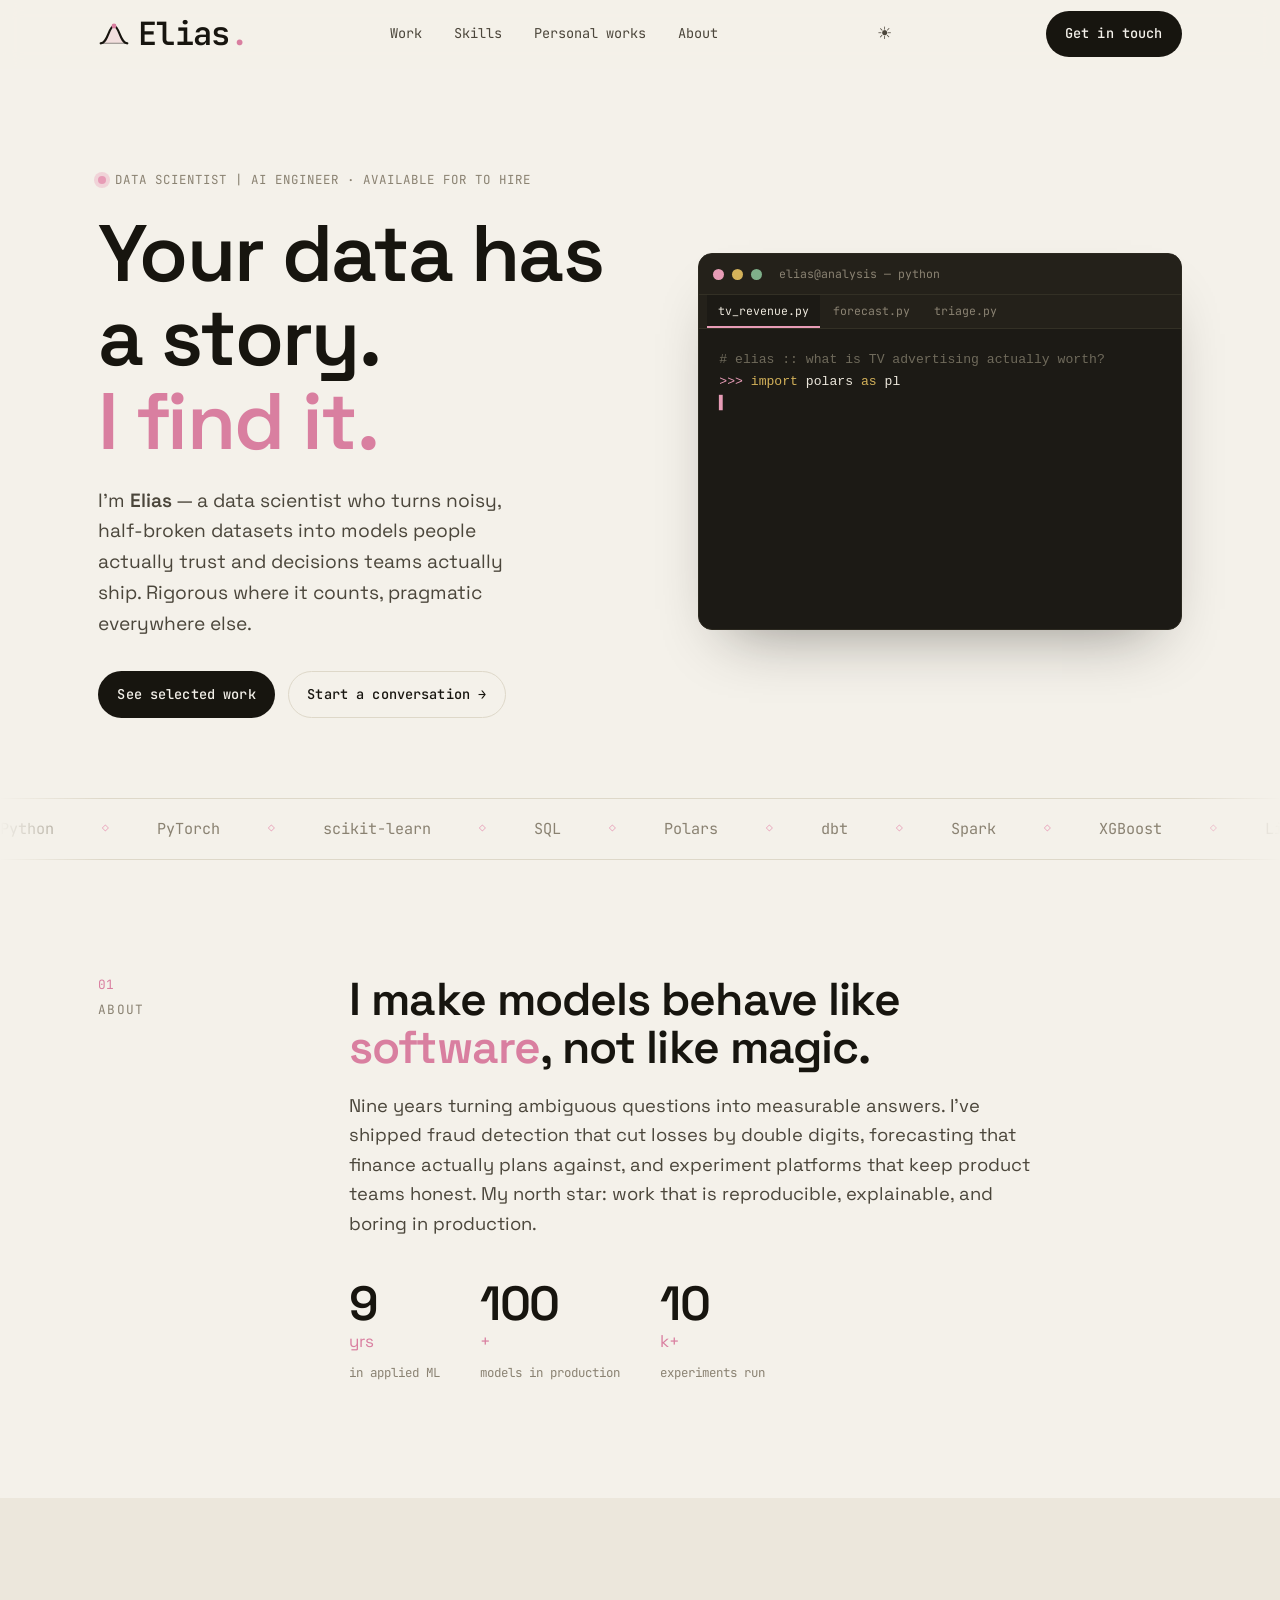
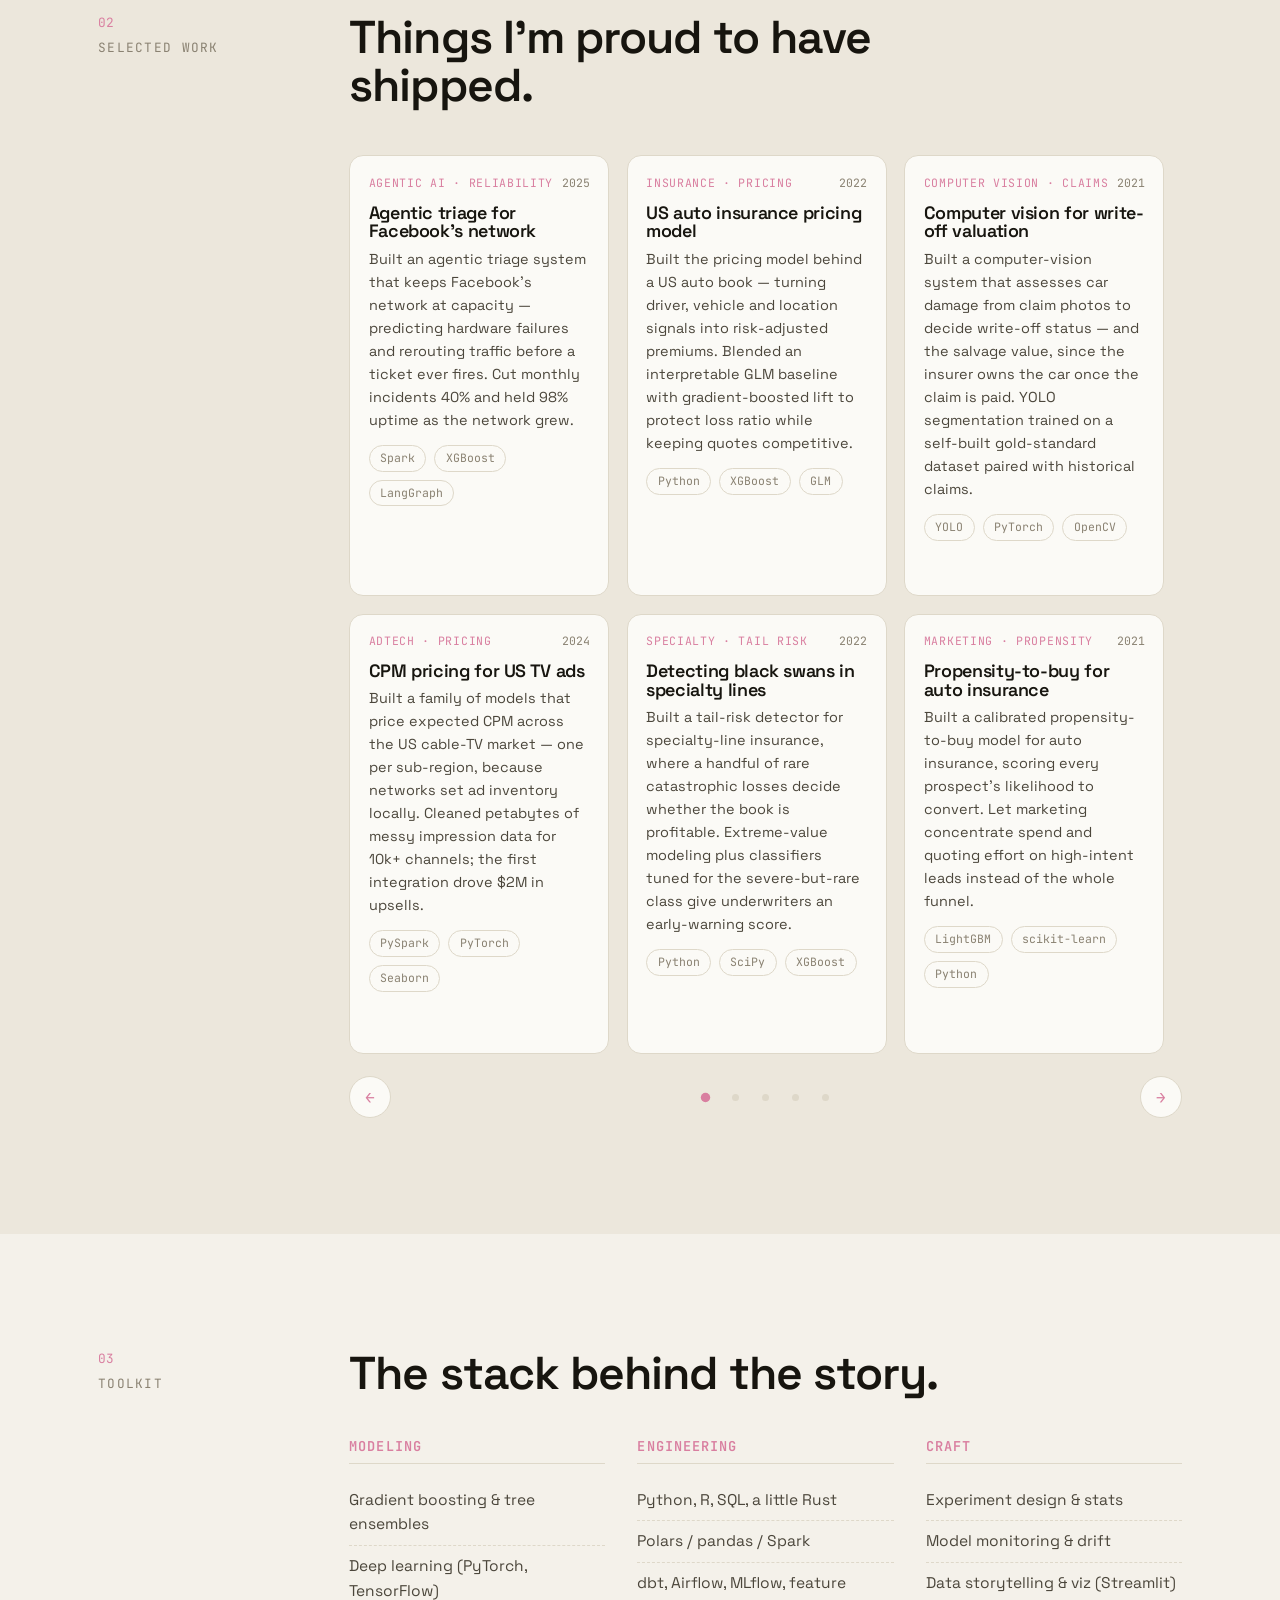
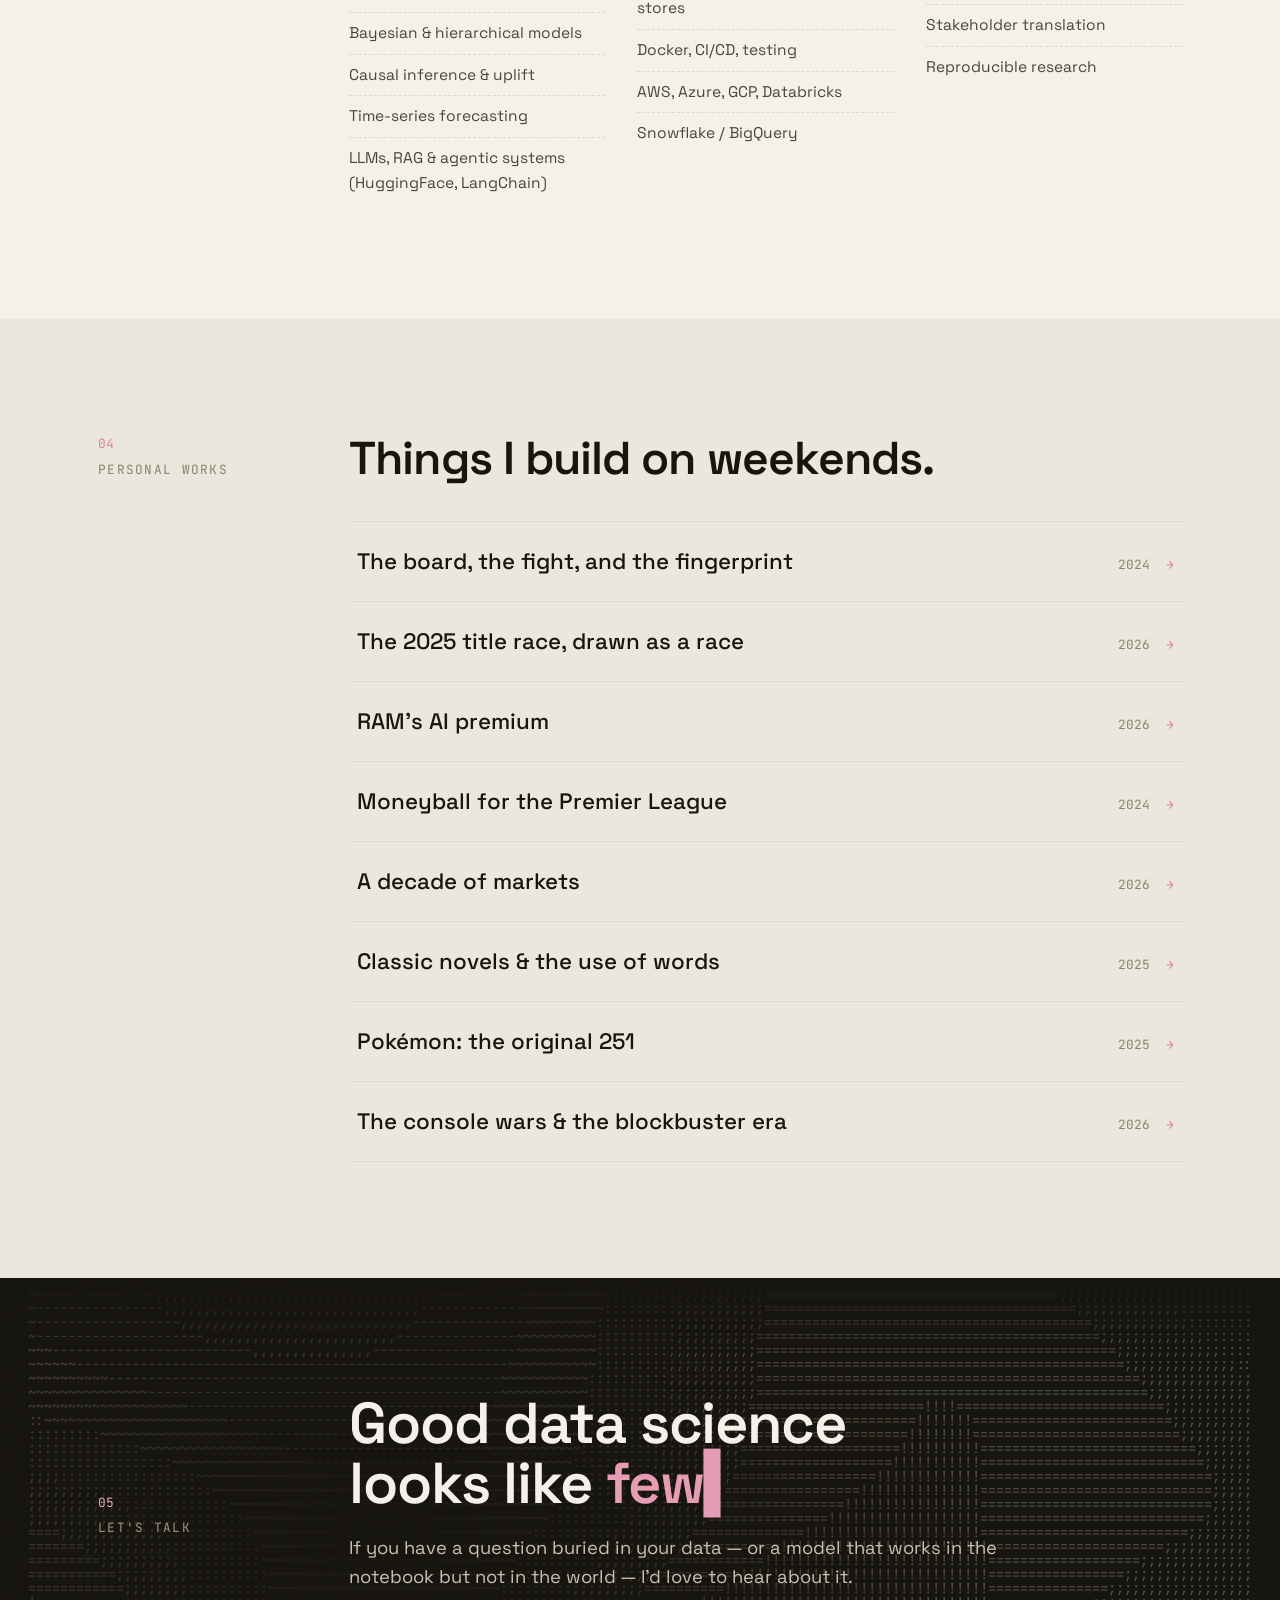
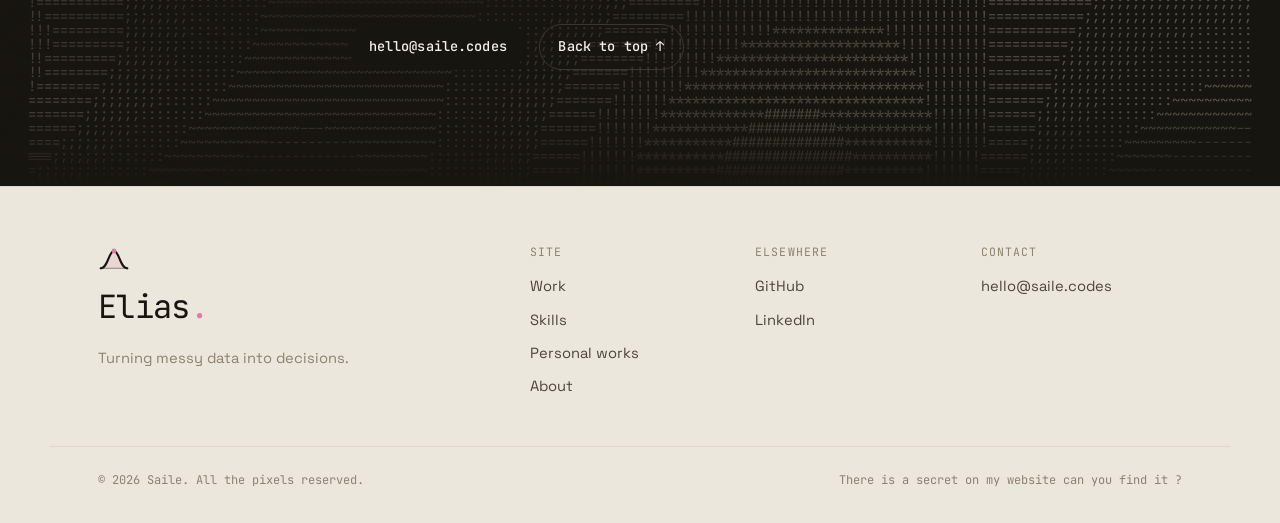
==== commit a55ed199: "Add "2025 F1 title race" as 2nd Personal-works data story New mirror/story plane (pw-f1) with four c" ====
--- a/index.html
+++ b/index.html
@@ -476,6 +476,12 @@
               <a href="#" class="post__link post__link--plane" data-project="pw-chess" aria-label="Open project: The board, the fight, and the fingerprint">
                 <span class="post__title">The board, the fight, and the fingerprint</span>
                 <span class="post__meta"><span class="post__date">2024</span><span class="post__arrow">→</span></span>
+              </a>
+            </li>
+            <li class="post" data-reveal>
+              <a href="#" class="post__link post__link--plane" data-project="pw-f1" aria-label="Open project: The 2025 title race, drawn as a race">
+                <span class="post__title">The 2025 title race, drawn as a race</span>
+                <span class="post__meta"><span class="post__date">2026</span><span class="post__arrow">→</span></span>
               </a>
             </li>
             <li class="post" data-reveal>
@@ -1824,6 +1830,92 @@
       </div>
     </article>
 
+    <article class="plane plane--mirror plane--story" id="plane-pw-f1" data-anim="candlestick"
+             aria-hidden="true" aria-labelledby="plane-pw-f1-title" hidden>
+      <div class="plane__bar">
+        <div class="container plane__bar-inner">
+          <div class="plane__bar-nav">
+            <button class="plane__nav-btn btn btn--ghost" type="button" data-dir="prev" aria-label="Previous project">← Prev</button>
+            <button class="plane__nav-btn btn btn--ghost" type="button" data-dir="next" aria-label="Next project">Next →</button>
+            <button class="plane__back btn btn--ghost" type="button">Back<span class="plane__back-full"> to home</span> →</button>
+          </div>
+          <div class="plane__bar-end">
+            <span class="plane__crumb">Side project · 2026</span>
+            <button class="theme-toggle" type="button" aria-label="Toggle dark mode" aria-pressed="false"><span class="theme-toggle__sun" aria-hidden="true">☀</span><span class="theme-toggle__moon" aria-hidden="true">☾</span></button>
+          </div>
+        </div>
+      </div>
+      <div class="container plane__grid">
+        <div class="plane__media">
+          <div class="ds-hero-panel">
+            <figure class="ds-figure" data-ds-chart data-project="f1"
+                    data-chart="f1track" data-figure="track">
+              <h3 class="ds-figure__title">The whole 2025 season as one endurance race</h3>
+              <p class="ds-figure__subtitle">All 24 circuits stitched into one course; each dot is one of the five title contenders in their team's colour, driving every circuit in turn — the further behind a race's winner they finish, the longer that circuit takes them, so they string out</p>
+              <div class="ds-chart"></div>
+            </figure>
+            <p class="ds-hero-cap">The five leading drivers each drive all 24 circuits in sequence. On each circuit they lose ground in proportion to their real time behind that race's winner, so the pace-setters pull clear and the camera zooms out to keep them in view. Distance along the course is therefore <strong>cumulative time behind the race winners: a race-PACE ranking, not the points title</strong> (the bar chart below grows this same measure for the whole field). Team-mates share a colour, so the second driver of each team wears a dark ring; all five are named.</p>
+          </div>
+        </div>
+        <div class="plane__content">
+          <div class="plane__head">
+            <p class="plane__tag">Motorsport · Season</p>
+            <h1 class="plane__title" id="plane-pw-f1-title"><span class="hl" data-plane-type>The 2025 title race, drawn as a race</span></h1>
+            <ul class="card__meta plane__meta"><li>Jolpica-F1</li><li>requests</li><li>pandas</li><li>matplotlib</li></ul>
+          </div>
+          <details class="plane__tldr" data-plane-reveal>
+            <summary class="plane__tldr__summary"><span class="plane__tldr__label">TL;DR</span><span class="plane__tldr__hint">read the takeaways</span></summary>
+            <div class="plane__tldr__body">
+            <ul>
+              <li><strong>Lando Norris won the 2025 drivers' title on 423 points</strong> — but only just: Verstappen finished on <strong>421</strong> and Piastri on <strong>410</strong>. Three drivers inside <strong>13 points</strong> after 24 rounds.</li>
+              <li>The lead <strong>changed hands late</strong>: Norris led after four rounds, <strong>Piastri then led for fifteen straight rounds (5–19)</strong>, and Norris retook it at <strong>round 20 (Mexico)</strong> and never let go.</li>
+              <li>Piastri led the championship most of the year and <strong>still finished third</strong> — Verstappen's late charge (a season-high 8 wins) pipped him.</li>
+              <li><strong>McLaren ran away with the constructors' title: 833 points</strong>, nearly double second-placed Mercedes (469).</li>
+              <li>The title contenders were also the <strong>most reliable</strong> — McLaren and Red Bull retired just 3 cars each; Williams retired most (9).</li>
+            </ul>
+            </div>
+          </details>
+          <div class="plane__block" data-plane-reveal>
+            <h2>The whole field strings out</h2>
+            <figure class="ds-figure" data-ds-chart data-project="f1" data-chart="bar" data-mode="race" data-figure="race"
+                    data-x="Cumulative time behind the race winners (minutes)">
+              <h3 class="ds-figure__title">Cumulative time behind the race winners</h3>
+              <p class="ds-figure__subtitle">A hyperlapse of every driver's running total, growing round by round, in team colours — least time (fastest on pace) stays on top</p>
+              <div class="ds-chart"></div>
+              <p class="ds-figure__caption">This is the measure the hero races on, shown for the full field: for each race, how far behind the winner a driver finished, summed across the season. Norris pulls clear on pace — about <strong>12 minutes</strong> behind across the whole year, versus 35+ for everyone else. The points title, by contrast, went to the wire: Norris 423, Verstappen 421, Piastri 410.</p>
+            </figure>
+          </div>
+          <div class="plane__block" data-plane-reveal>
+            <h2>McLaren's runaway</h2>
+            <figure class="ds-figure" data-ds-chart data-project="f1" data-chart="line" data-figure="growth"
+                    data-x="Round" data-y="Cumulative points">
+              <h3 class="ds-figure__title">Cumulative constructor points, round by round</h3>
+              <p class="ds-figure__subtitle">Every team's running total across the 24 rounds, in team colours</p>
+              <div class="ds-chart"></div>
+              <p class="ds-figure__caption">The drivers' title was a thriller; the constructors' was over early. McLaren pulls clear almost from the start and finishes on 833 — nearly double anyone else — while Mercedes, Red Bull and Ferrari scrap over the minor placings.</p>
+            </figure>
+          </div>
+          <div class="plane__block" data-plane-reveal>
+            <h2>Who finished, and who broke down</h2>
+            <figure class="ds-figure" data-ds-chart data-project="f1" data-chart="bar" data-figure="rank"
+                    data-x="Retirements (did-not-finish)">
+              <h3 class="ds-figure__title">Car retirements per team, all 24 rounds</h3>
+              <p class="ds-figure__subtitle">Both cars, full season, in team colours · fewer is better</p>
+              <div class="ds-chart"></div>
+              <p class="ds-figure__caption">A car that doesn't finish can't score — and the front of the grid simply broke down less. The two teams fighting for the title, McLaren and Red Bull, were the most reliable (3 DNFs each); Williams retired most (9).</p>
+            </figure>
+          </div>
+          <div class="plane__block" data-plane-reveal>
+            <h2>Method &amp; honest caveats</h2>
+            <p>Results and standings come from the <a href="https://api.jolpi.ca/ergast/">Jolpica-F1 API</a> (the maintained continuation of Ergast). For every round we use the <em>official</em> driver and constructor standings, which already include <strong>sprint points</strong> and the sport's tie-break rules — adding up the grand-prix results alone would silently miss the sprint points and mis-order the table. Circuit layouts are real, from the <a href="https://github.com/bacinger/f1-circuits">bacinger/f1-circuits</a> GeoJSON dataset, each matched to its 2025 round by location (within ~1.3&nbsp;km) and stitched onto a serpentine grid into one continuous course. The hero's pacing uses each driver's race <strong>time behind the winner</strong> (from the results' lap-time data), summed across the season. <strong>Caveats:</strong> the hero ranks drivers by that cumulative time — a race-<em>pace</em> ranking, deliberately <em>distinct</em> from the points championship (a driver can lead on pace yet lose the title on points), which is why the pace leader here need not match the points champion; a lapped car's raw time understates being a lap down, so laps-down are added back, and retirements — which have no finish time — are given a fixed penalty, both modelling choices rather than measured gaps; the single "track" is a visual construction — the circuit shapes are real, but the connectors joining them are not part of any real circuit; team colours are approximate 2025 liveries (an entity encoding, not a colourblind-safe palette), and team-mates are told apart by ring and by name; and the results feed reports only whether a car was classified, with no cause detail, so reliability is a single honest count of retirements (disqualifications excluded).</p>
+          </div>
+          <div class="plane__next" data-plane-reveal>
+            <button class="plane__nav-btn plane__next-btn btn btn--primary" type="button" data-dir="next">Next project →</button>
+          </div>
+        </div>
+      </div>
+    </article>
+
   </div><!-- /.planes -->
 
   <script src="anim/ascii.js"></script>
@@ -1852,6 +1944,7 @@
   <script src="side-projects/data/06_video_games.js"></script>
   <script src="side-projects/data/07_ram_ai_prices.js"></script>
   <script src="side-projects/data/09_chess.js"></script>
+  <script src="side-projects/data/10_f1_2025.js"></script>
   <script src="side-projects/ds-charts.js"></script>
 </body>
 </html>
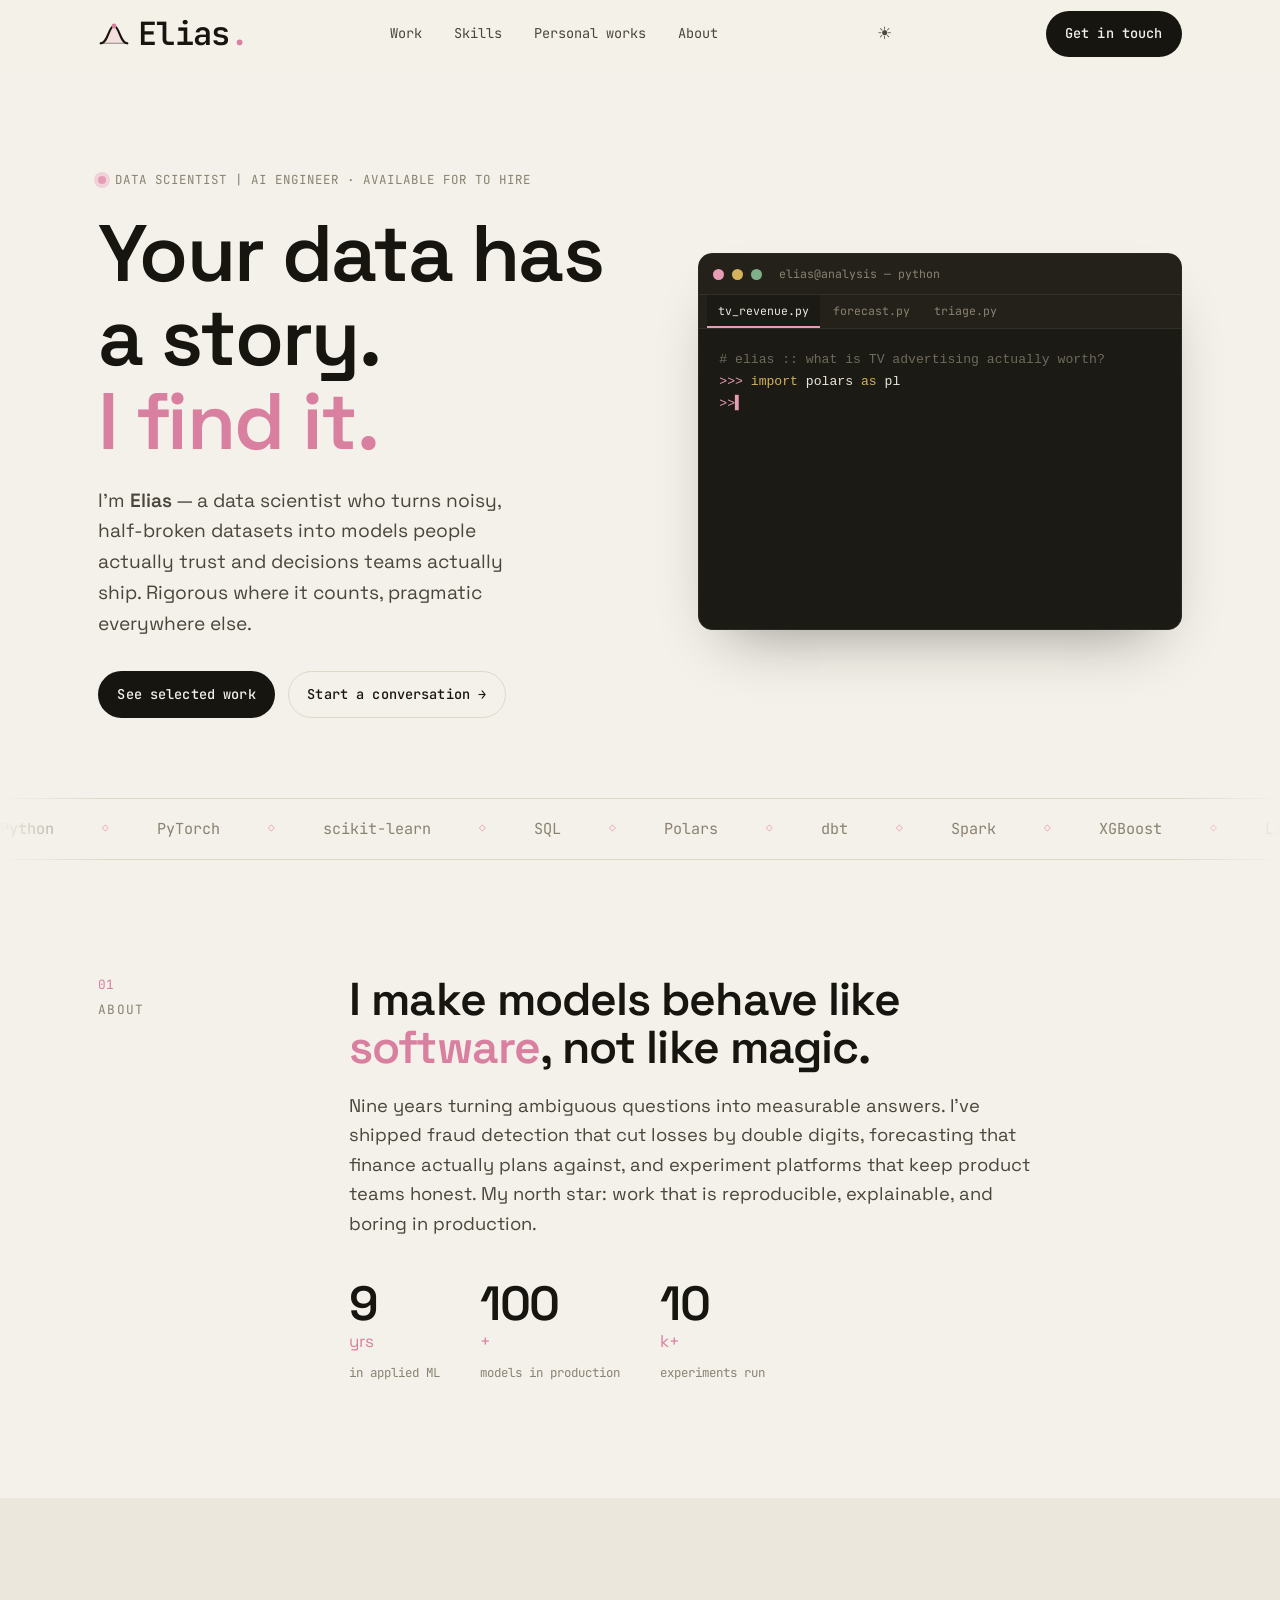
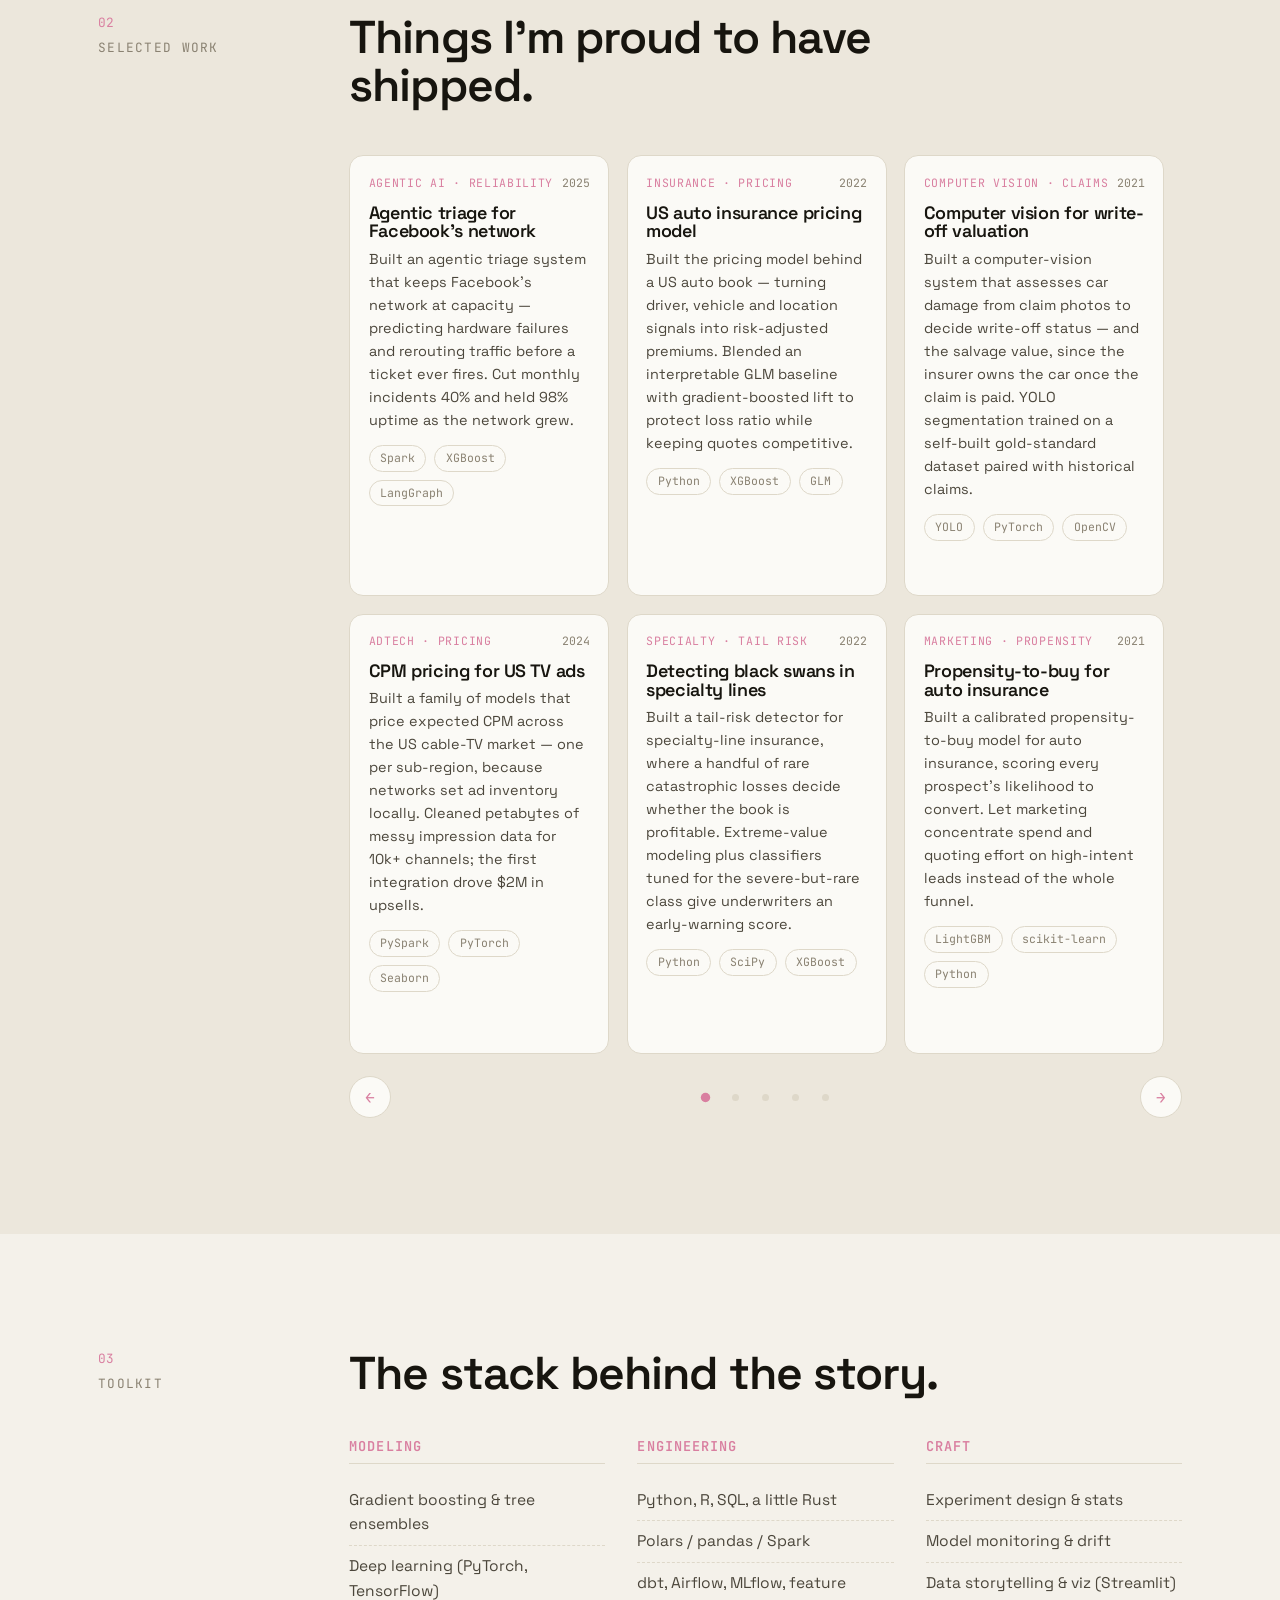
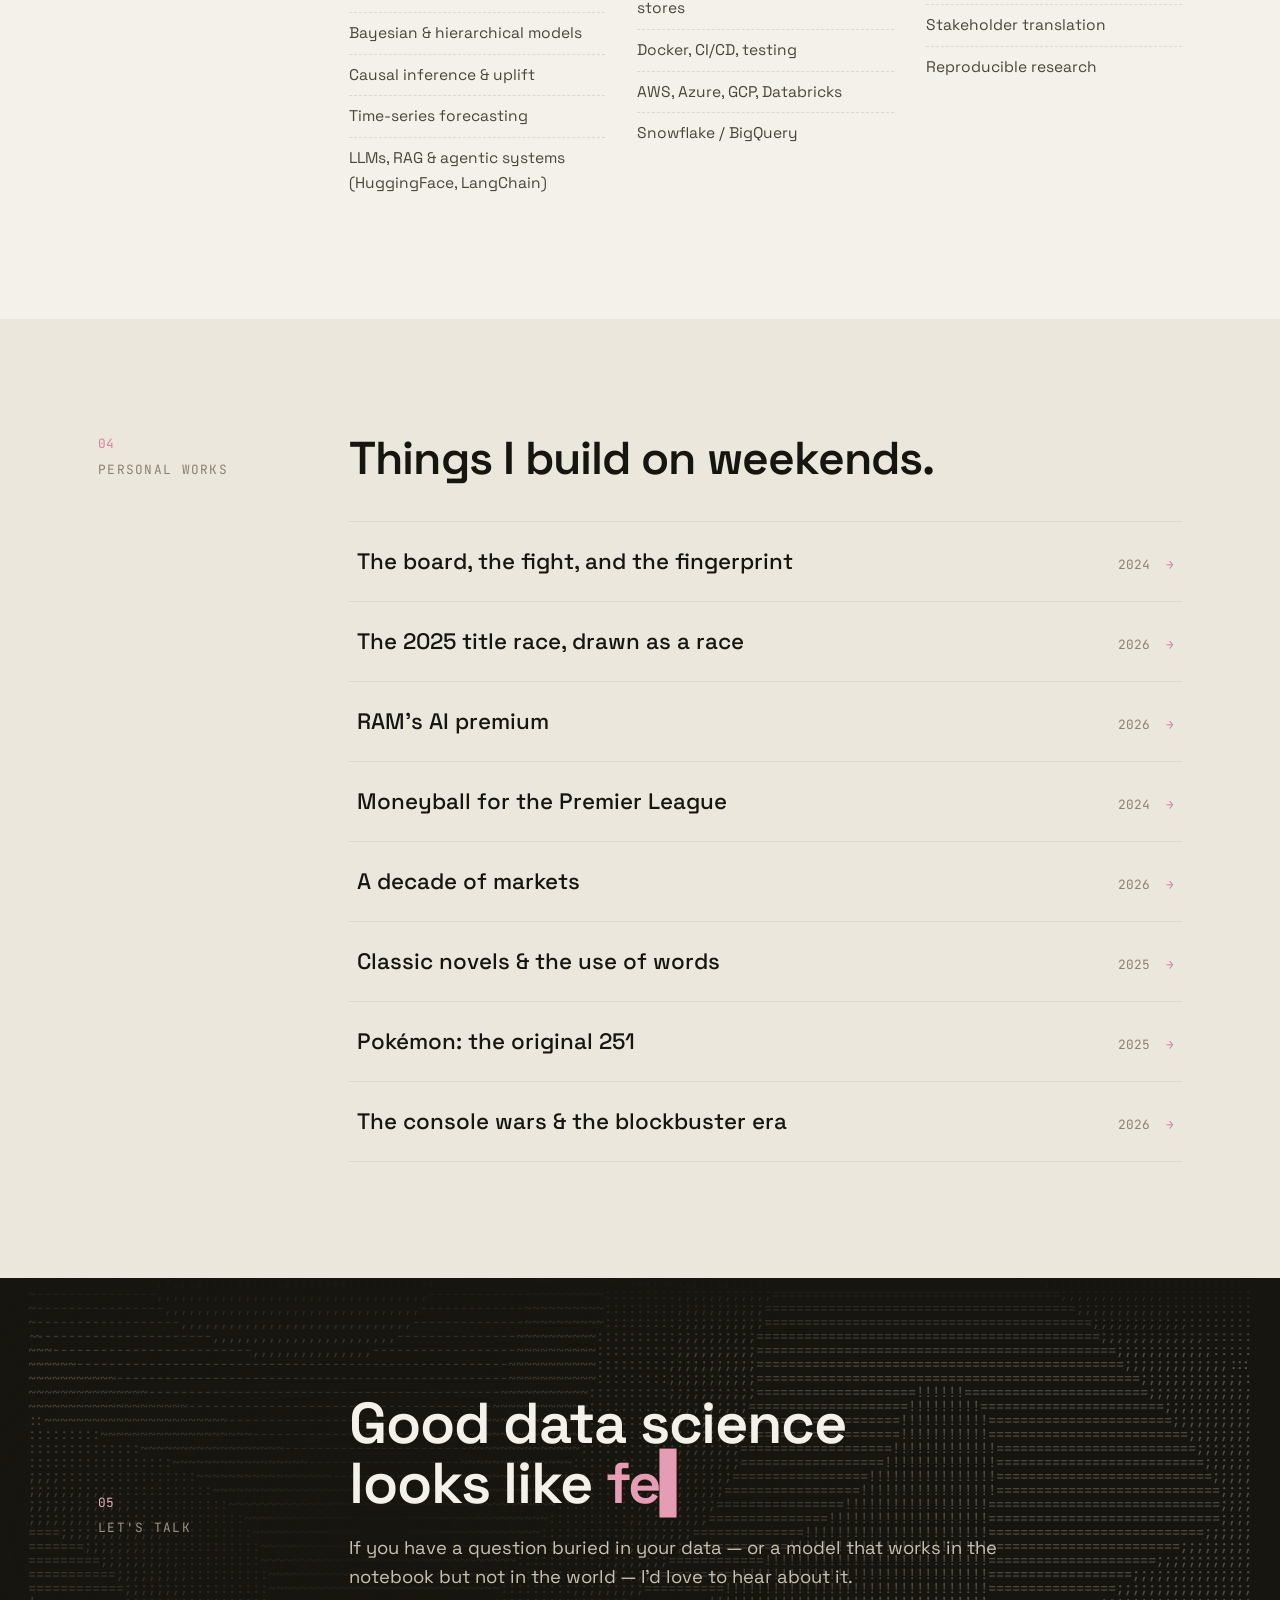
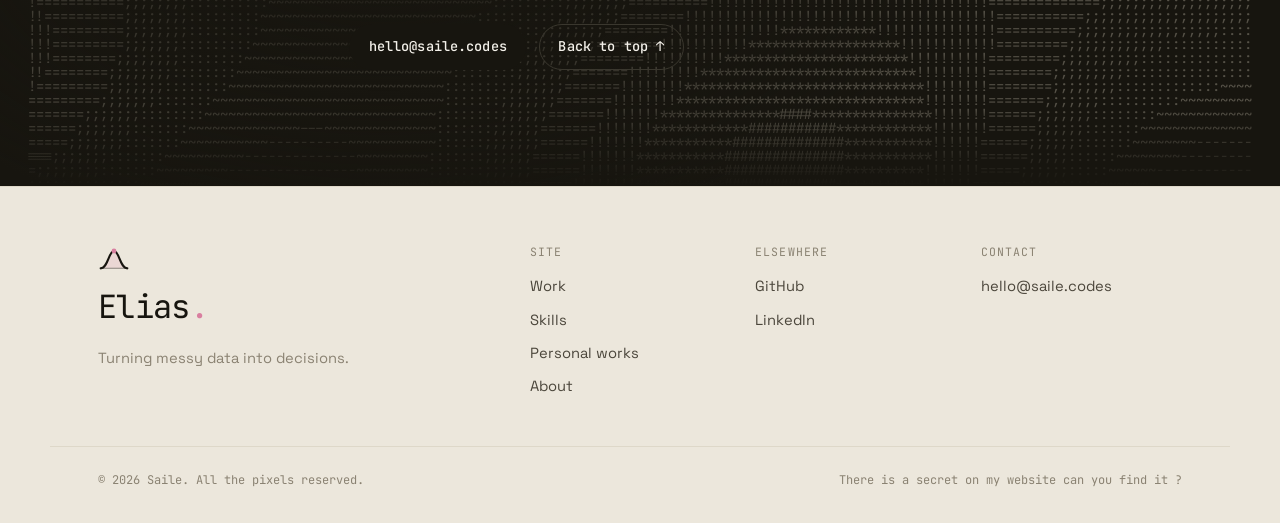
==== commit 066dcf4f: "Add shareable deep-link routing + branded 404 page Clean-path deep links (e.g. saile.codes/f1, /blac" ====
--- a/index.html
+++ b/index.html
@@ -36,6 +36,20 @@
   <script>
     try { if (localStorage.getItem("theme") === "dark")
       document.documentElement.dataset.theme = "dark"; } catch (e) {}
+  </script>
+
+  <!-- Deep-link fixup: a shared link like /f1 hits GitHub Pages' 404, which
+       (via 404.html) stashes the slug and reloads the app root. Restore the
+       clean path here, pre-paint, so the address bar shows /f1 with no flash.
+       The router in script.js reads location.pathname on load and opens the
+       matching plane. See CLAUDE.md / COMPONENTS.md (plane routing). -->
+  <script>
+    (function () {
+      try {
+        var dl = sessionStorage.getItem("deepLink");
+        if (dl) { sessionStorage.removeItem("deepLink"); history.replaceState(null, "", "/" + dl); }
+      } catch (e) {}
+    })();
   </script>
 </head>
 <body>
@@ -473,49 +487,49 @@
           <h2 class="section__title" data-reveal>Things I build on weekends.</h2>
           <ul class="posts">
             <li class="post" data-reveal>
-              <a href="#" class="post__link post__link--plane" data-project="pw-chess" aria-label="Open project: The board, the fight, and the fingerprint">
+              <a href="/chess" class="post__link post__link--plane" data-project="pw-chess" aria-label="Open project: The board, the fight, and the fingerprint">
                 <span class="post__title">The board, the fight, and the fingerprint</span>
                 <span class="post__meta"><span class="post__date">2024</span><span class="post__arrow">→</span></span>
               </a>
             </li>
             <li class="post" data-reveal>
-              <a href="#" class="post__link post__link--plane" data-project="pw-f1" aria-label="Open project: The 2025 title race, drawn as a race">
+              <a href="/f1" class="post__link post__link--plane" data-project="pw-f1" aria-label="Open project: The 2025 title race, drawn as a race">
                 <span class="post__title">The 2025 title race, drawn as a race</span>
                 <span class="post__meta"><span class="post__date">2026</span><span class="post__arrow">→</span></span>
               </a>
             </li>
             <li class="post" data-reveal>
-              <a href="#" class="post__link post__link--plane" data-project="pw-ram" aria-label="Open project: RAM's AI premium">
+              <a href="/ram" class="post__link post__link--plane" data-project="pw-ram" aria-label="Open project: RAM's AI premium">
                 <span class="post__title">RAM's AI premium</span>
                 <span class="post__meta"><span class="post__date">2026</span><span class="post__arrow">→</span></span>
               </a>
             </li>
             <li class="post" data-reveal>
-              <a href="#" class="post__link post__link--plane" data-project="pw-moneyball" aria-label="Open project: Moneyball for the Premier League">
+              <a href="/moneyball" class="post__link post__link--plane" data-project="pw-moneyball" aria-label="Open project: Moneyball for the Premier League">
                 <span class="post__title">Moneyball for the Premier League</span>
                 <span class="post__meta"><span class="post__date">2024</span><span class="post__arrow">→</span></span>
               </a>
             </li>
             <li class="post" data-reveal>
-              <a href="#" class="post__link post__link--plane" data-project="pw-markets" aria-label="Open project: A decade of markets">
+              <a href="/markets" class="post__link post__link--plane" data-project="pw-markets" aria-label="Open project: A decade of markets">
                 <span class="post__title">A decade of markets</span>
                 <span class="post__meta"><span class="post__date">2026</span><span class="post__arrow">→</span></span>
               </a>
             </li>
             <li class="post" data-reveal>
-              <a href="#" class="post__link post__link--plane" data-project="pw-books" aria-label="Open project: Classic novels and the use of words">
+              <a href="/books" class="post__link post__link--plane" data-project="pw-books" aria-label="Open project: Classic novels and the use of words">
                 <span class="post__title">Classic novels &amp; the use of words</span>
                 <span class="post__meta"><span class="post__date">2025</span><span class="post__arrow">→</span></span>
               </a>
             </li>
             <li class="post" data-reveal>
-              <a href="#" class="post__link post__link--plane" data-project="pw-pokedex" aria-label="Open project: Pokémon, the original 251">
+              <a href="/pokedex" class="post__link post__link--plane" data-project="pw-pokedex" aria-label="Open project: Pokémon, the original 251">
                 <span class="post__title">Pokémon: the original 251</span>
                 <span class="post__meta"><span class="post__date">2025</span><span class="post__arrow">→</span></span>
               </a>
             </li>
             <li class="post" data-reveal>
-              <a href="#" class="post__link post__link--plane" data-project="pw-consoles" aria-label="Open project: The console wars and the blockbuster era">
+              <a href="/consoles" class="post__link post__link--plane" data-project="pw-consoles" aria-label="Open project: The console wars and the blockbuster era">
                 <span class="post__title">The console wars &amp; the blockbuster era</span>
                 <span class="post__meta"><span class="post__date">2026</span><span class="post__arrow">→</span></span>
               </a>
@@ -582,7 +596,7 @@
         </div>
         <div class="footer__col">
           <span class="footer__head">Elsewhere</span>
-          <a href="#">GitHub</a>
+          <a href="https://github.com/NotEliasCMD">GitHub</a>
           <a href="https://www.linkedin.com/in/elias-oisin-kelly-902621134/">LinkedIn</a>
         </div>
         <div class="footer__col">
--- a/styles.css
+++ b/styles.css
@@ -193,6 +193,17 @@
 .hero__title { font-size: clamp(2.6rem, 6.5vw, 5rem); margin: 1.2rem 0 1.4rem; }
 .hero__lede { font-size: clamp(1.05rem, 1.6vw, 1.2rem); color: var(--ink-soft); max-width: 34ch; }
 .hero__actions { display: flex; flex-wrap: wrap; gap: 0.8rem; margin-top: 2rem; }
+
+/* ---- 404 (branded not-found page; see 404.html) ---- */
+.notfound {
+  display: flex; align-items: center;
+  min-height: calc(100vh - 68px);           /* fill the viewport under the sticky nav */
+  padding: clamp(3rem, 8vw, 6rem) 0;
+}
+.notfound__inner { max-width: 46ch; }
+.notfound__title { font-size: clamp(2.6rem, 6.5vw, 5rem); margin: 1.2rem 0 1.4rem; }
+.notfound__lede { font-size: clamp(1.05rem, 1.6vw, 1.2rem); color: var(--ink-soft); max-width: 40ch; }
+.notfound__actions { display: flex; flex-wrap: wrap; gap: 0.8rem; margin-top: 2rem; }
 
 /* ---- terminal ---- */
 .terminal {
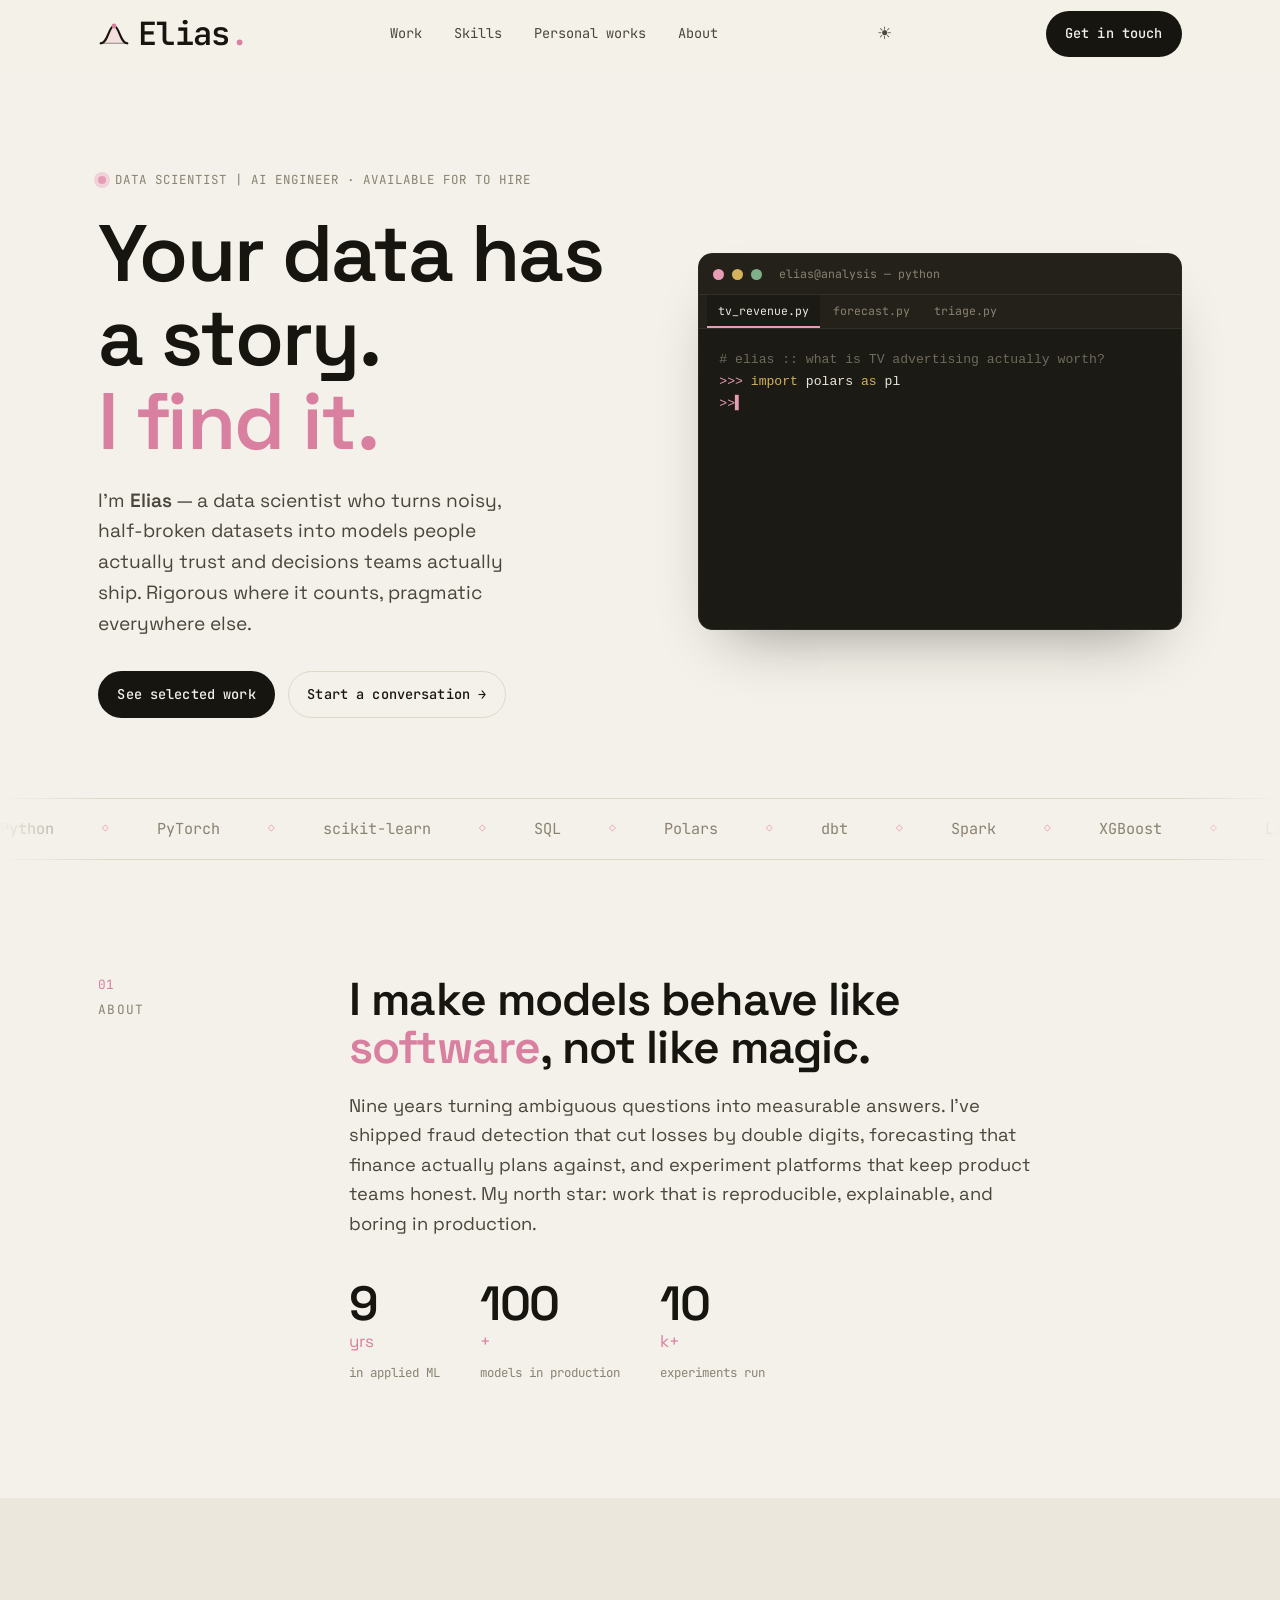
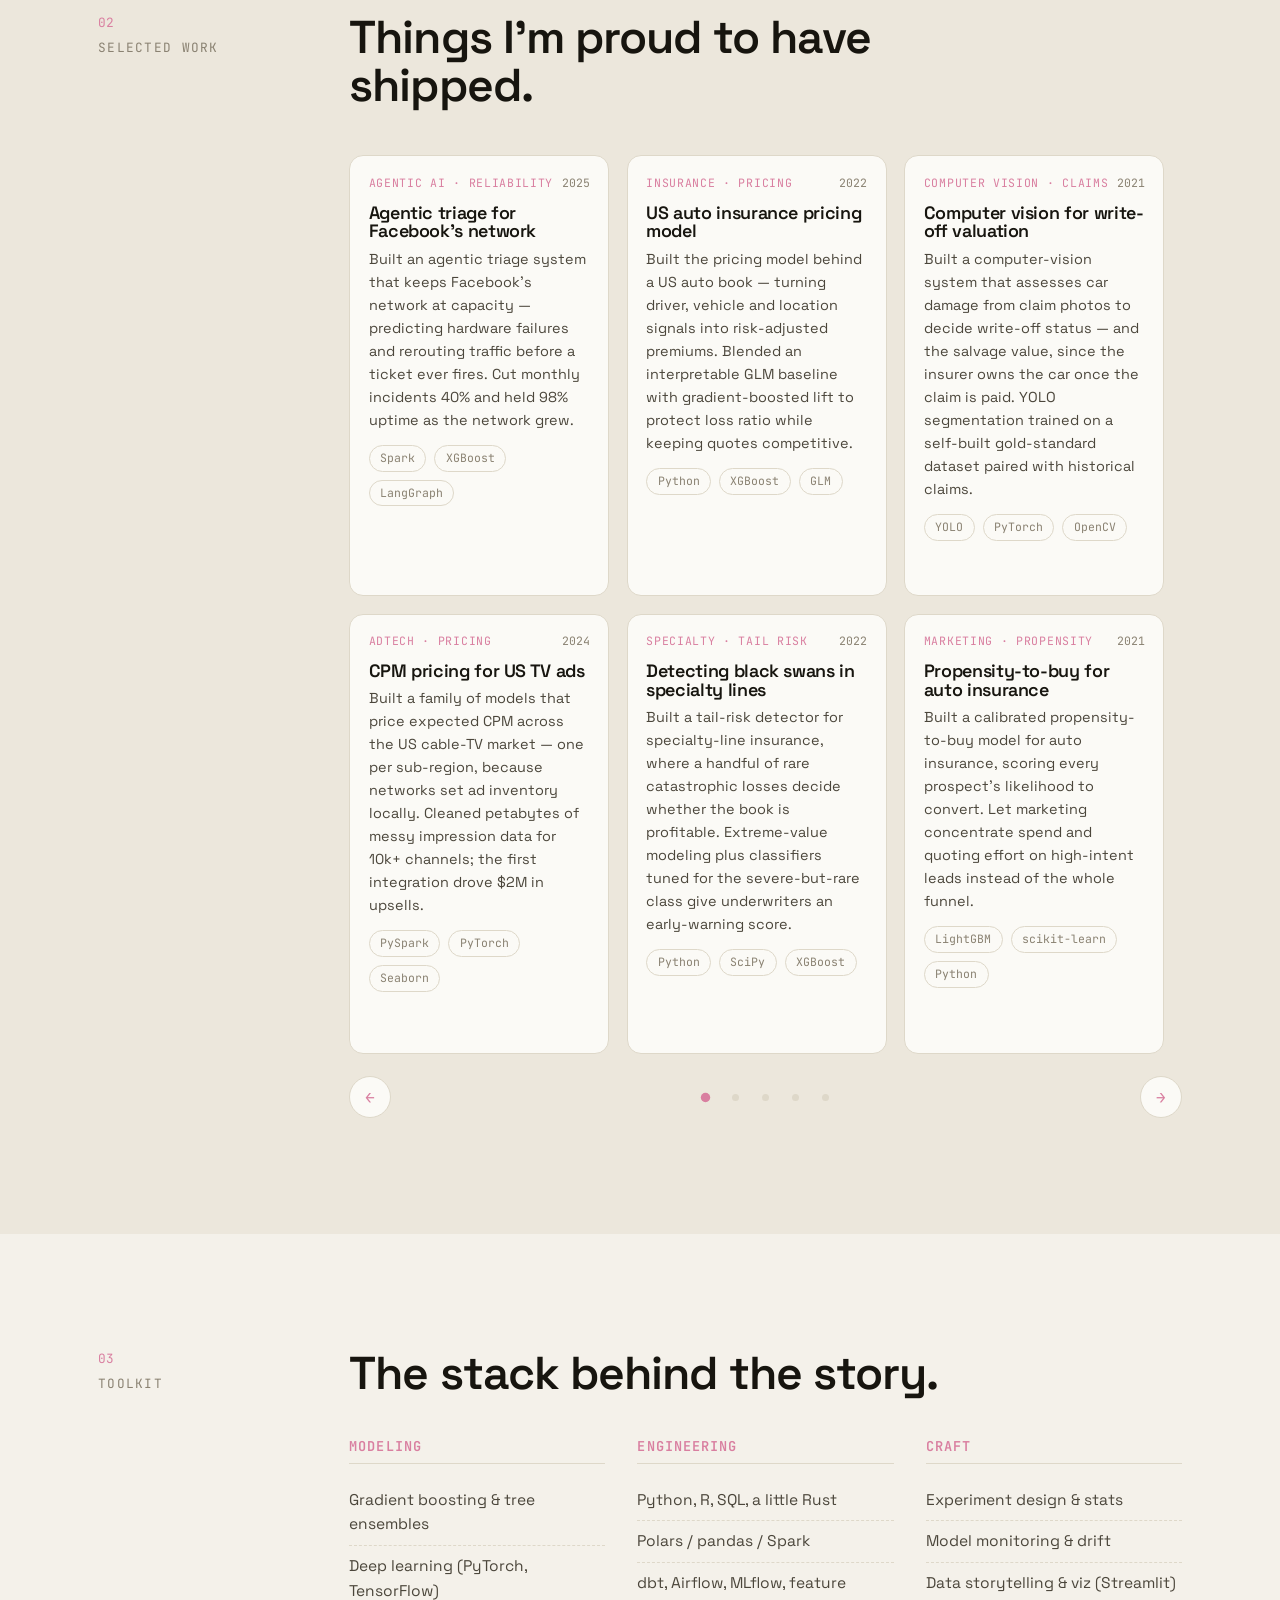
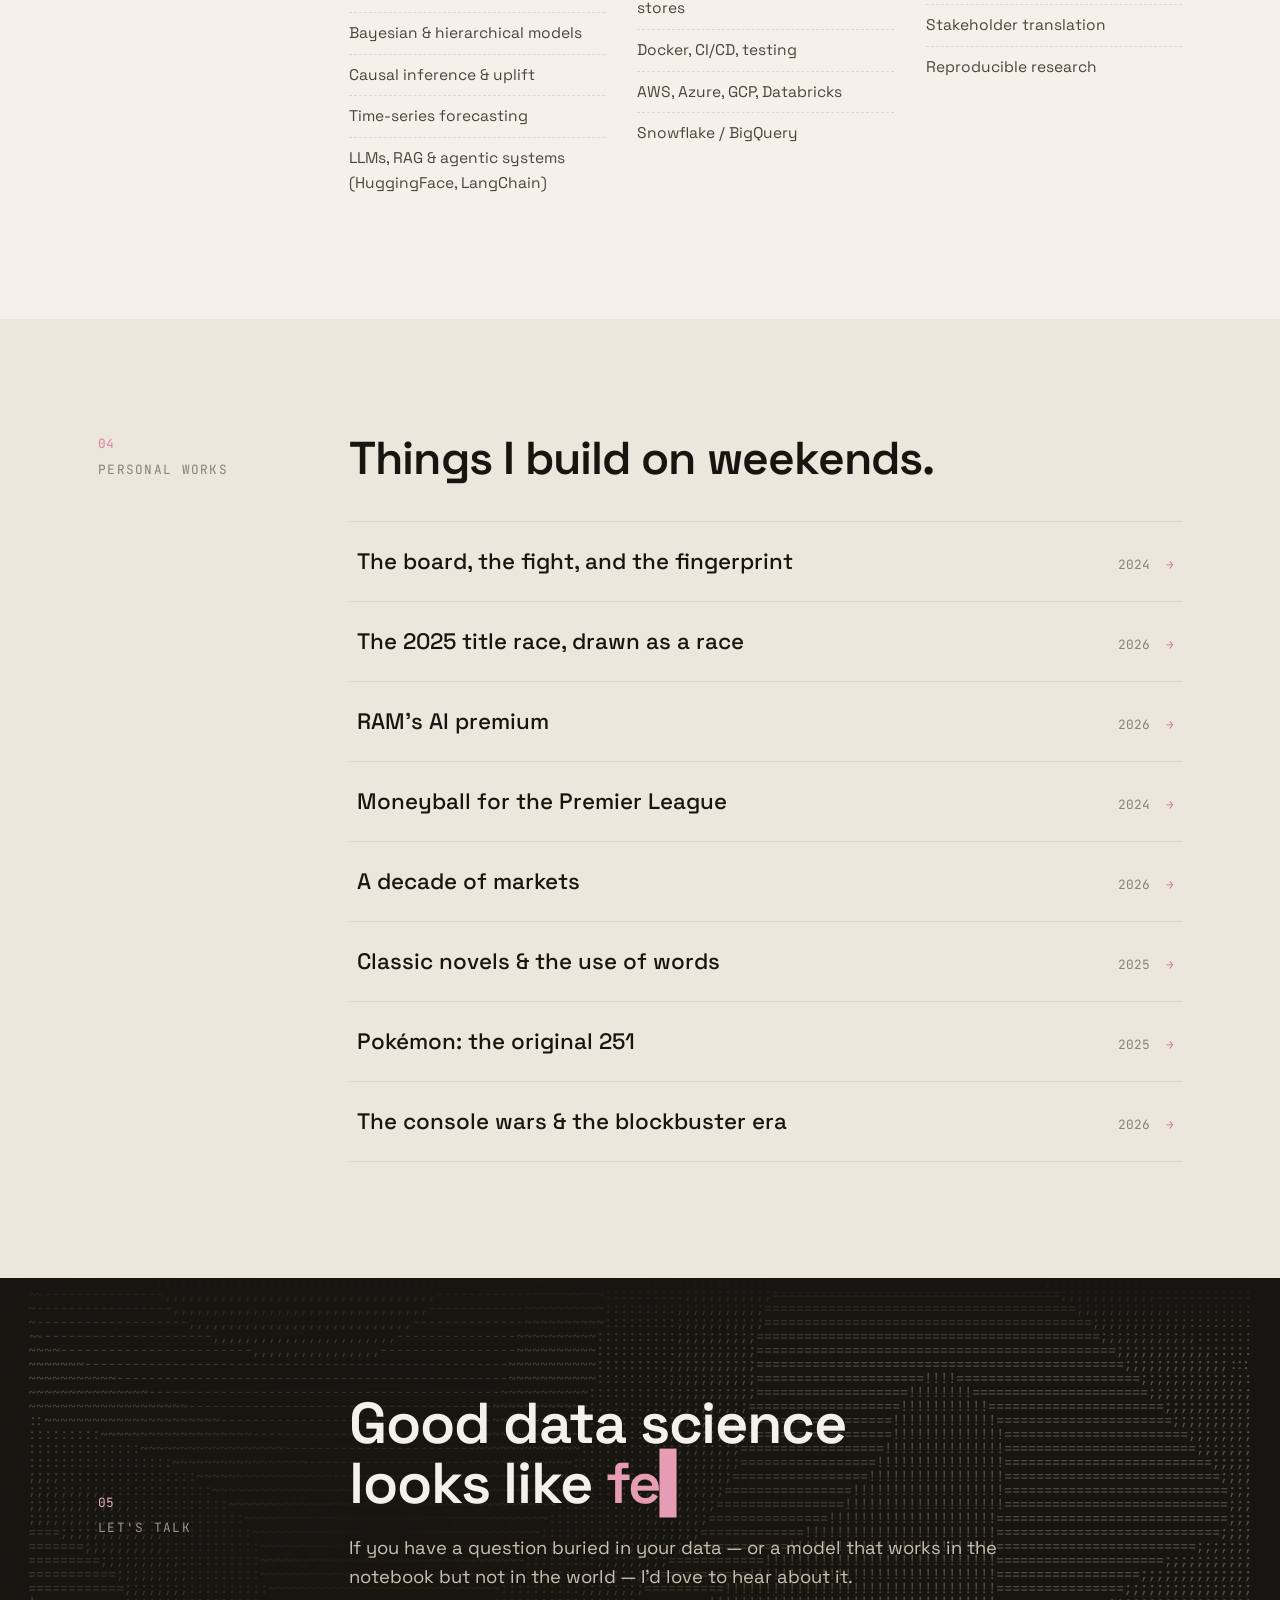
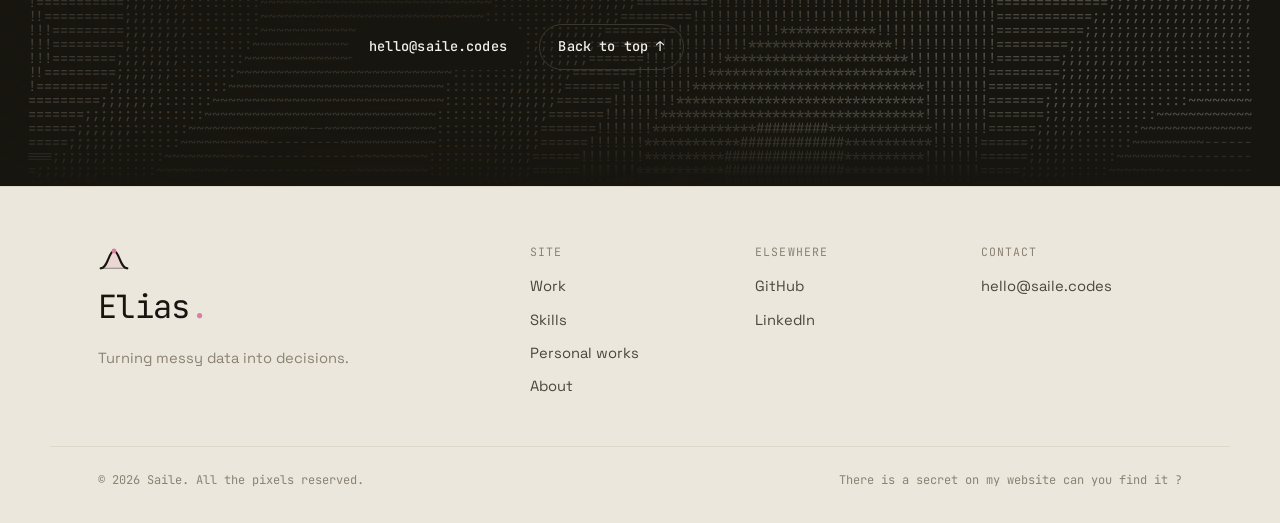
==== commit 57c9ab54: "Add GoatCounter analytics snippet Load privacy-friendly, cookieless GoatCounter tracking on index.ht" ====
--- a/index.html
+++ b/index.html
@@ -51,6 +51,10 @@
       } catch (e) {}
     })();
   </script>
+
+  <!-- Analytics: GoatCounter (privacy-friendly, no cookies) -->
+  <script data-goatcounter="https://saile.goatcounter.com/count"
+          async src="//gc.zgo.at/count.js"></script>
 </head>
 <body>
   <div class="stage" id="stage">
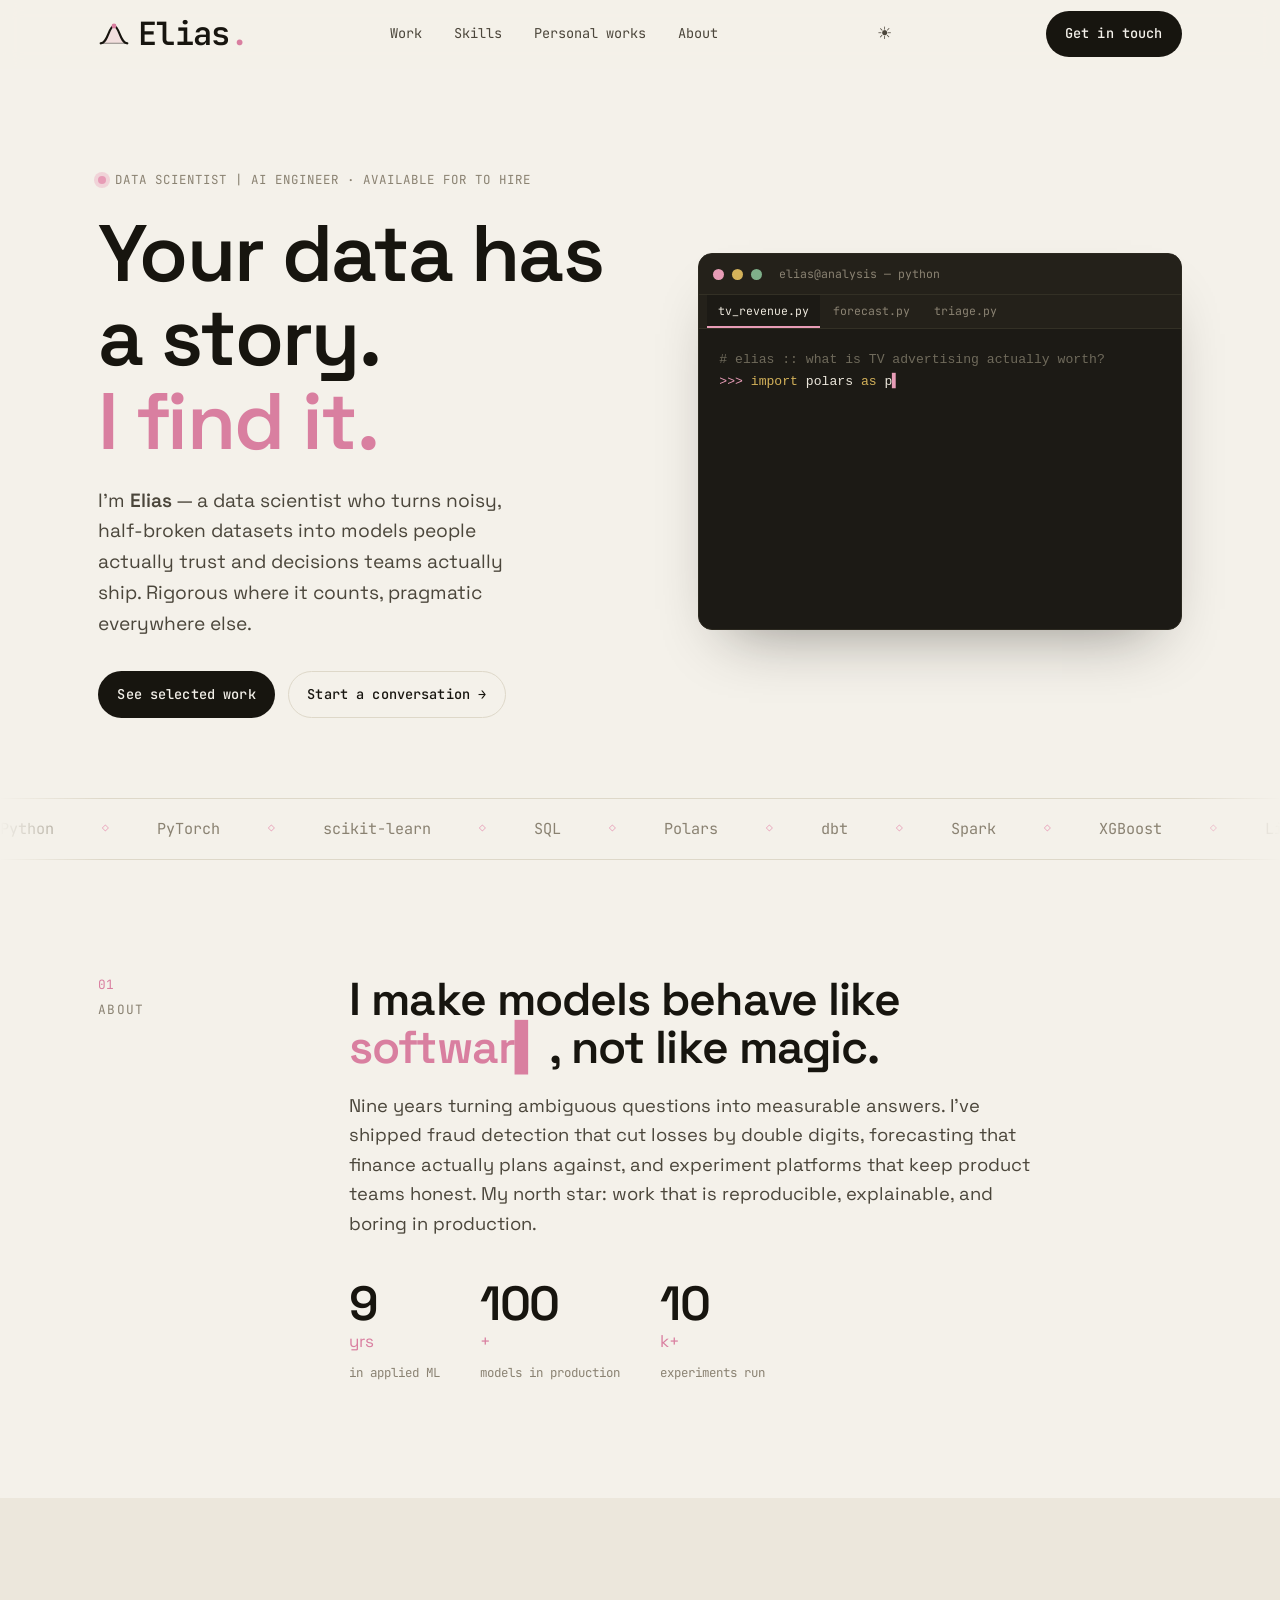
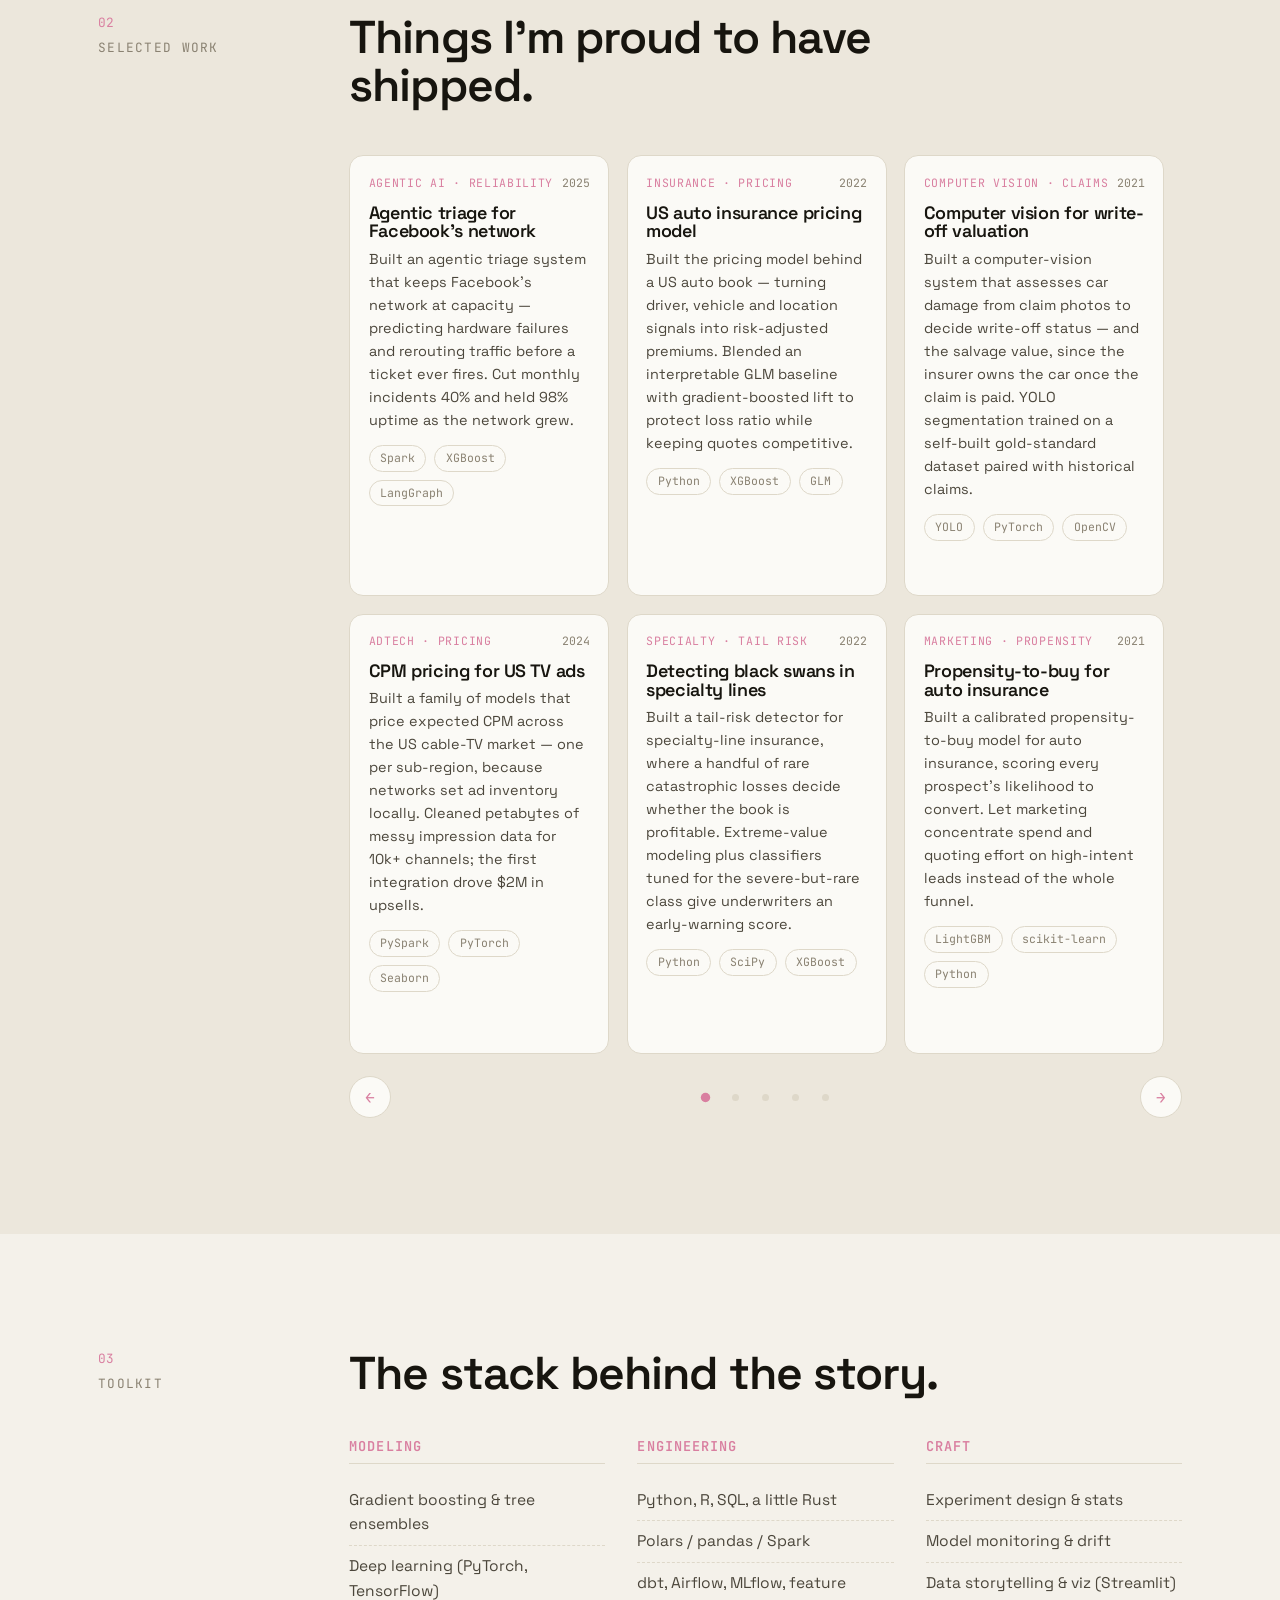
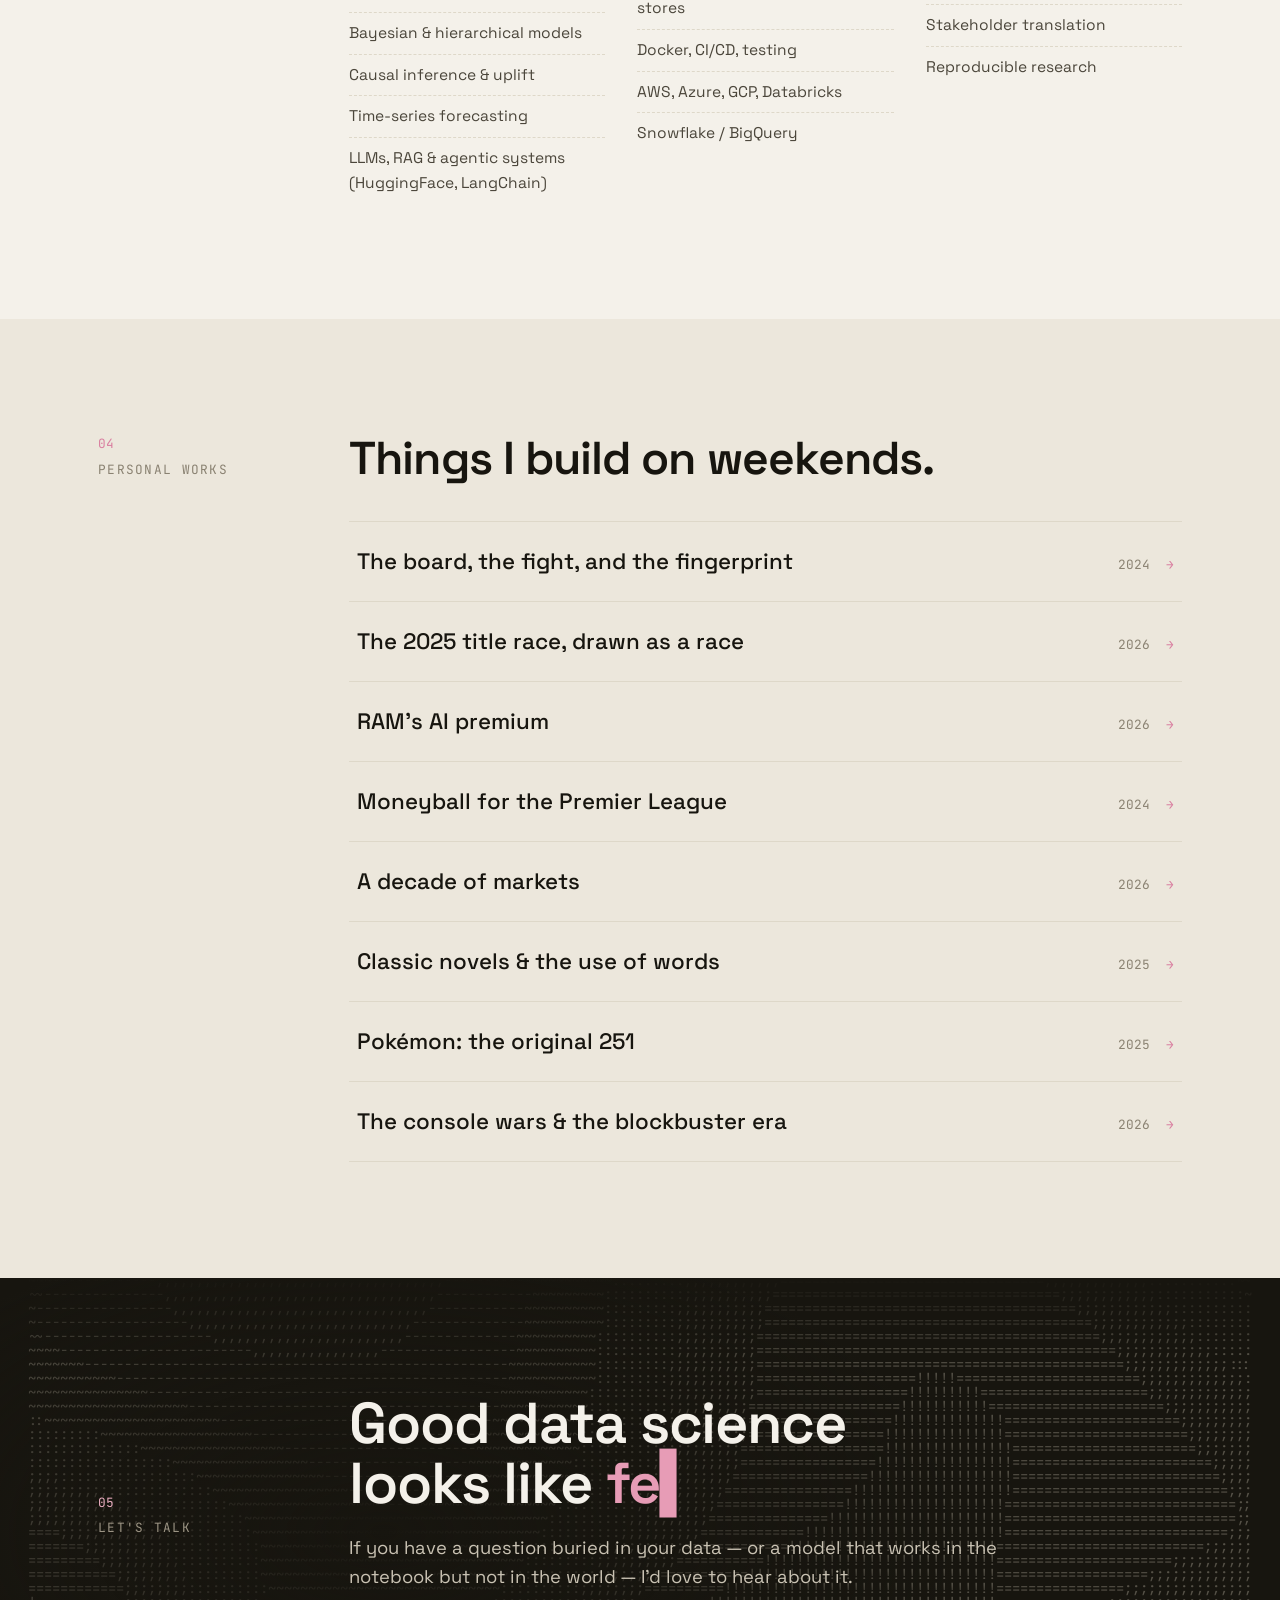
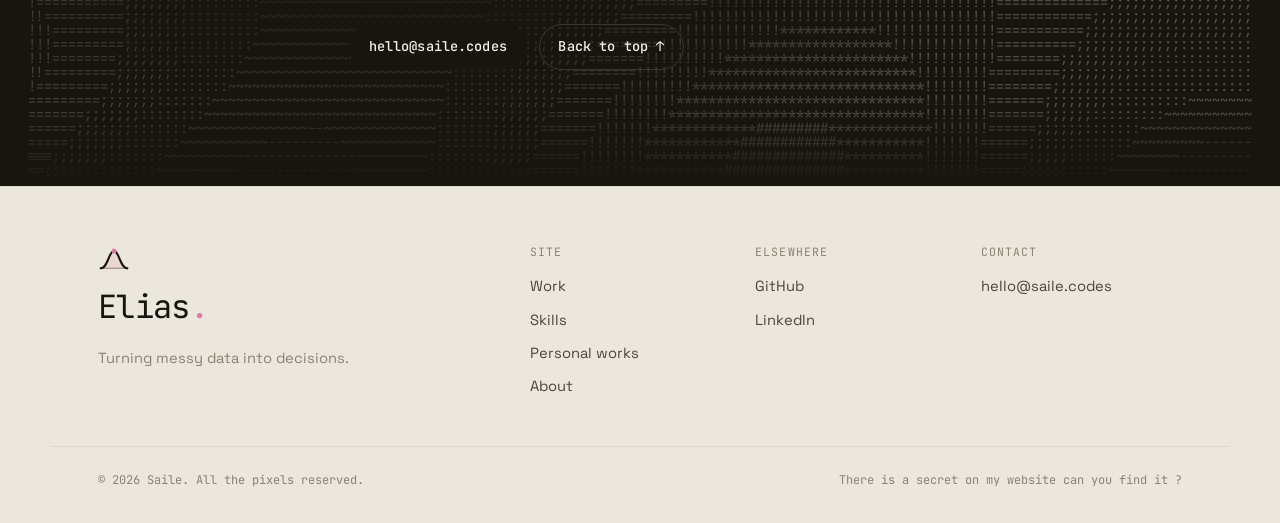
==== commit 06ee57a7: "Repo cleanup: drop unused animation and move dev docs out of the tree - Remove anim/riskcurve.js (lo" ====
--- a/index.html
+++ b/index.html
@@ -42,7 +42,7 @@
        (via 404.html) stashes the slug and reloads the app root. Restore the
        clean path here, pre-paint, so the address bar shows /f1 with no flash.
        The router in script.js reads location.pathname on load and opens the
-       matching plane. See CLAUDE.md / COMPONENTS.md (plane routing). -->
+       matching plane. -->
   <script>
     (function () {
       try {
@@ -1945,7 +1945,6 @@
   <script src="anim/plasma.js"></script>
   <script src="anim/crttv.js"></script>
   <script src="anim/actuarial.js"></script>
-  <script src="anim/riskcurve.js"></script>
   <script src="anim/scatterplot.js"></script>
   <script src="anim/equalizer.js"></script>
   <script src="anim/thermometer.js"></script>
--- a/styles.css
+++ b/styles.css
@@ -200,10 +200,29 @@
   min-height: calc(100vh - 68px);           /* fill the viewport under the sticky nav */
   padding: clamp(3rem, 8vw, 6rem) 0;
 }
-.notfound__inner { max-width: 46ch; }
+/* Two columns on desktop: spinning "404" slab | text. */
+.notfound__inner {
+  display: flex; align-items: center;
+  gap: clamp(2rem, 5vw, 4.5rem);
+}
+/* Decorative ASCII slab (80x30). .ascii-screen already sets flex/line-height/
+   white-space/color; here we cap its share of the row and set a scale. */
+.notfound__anim {
+  flex: 0 1 40%; max-width: 40%;
+  font-size: clamp(6px, 1.15vw, 12px);
+  align-self: center;
+}
+.notfound__text { flex: 1 1 auto; max-width: 46ch; }
 .notfound__title { font-size: clamp(2.6rem, 6.5vw, 5rem); margin: 1.2rem 0 1.4rem; }
 .notfound__lede { font-size: clamp(1.05rem, 1.6vw, 1.2rem); color: var(--ink-soft); max-width: 40ch; }
 .notfound__actions { display: flex; flex-wrap: wrap; gap: 0.8rem; margin-top: 2rem; }
+
+/* Mobile: stack. Anim is first in the DOM, so it lands on top. */
+@media (max-width: 900px) {
+  .notfound__inner { flex-direction: column; align-items: flex-start; gap: clamp(1.5rem, 6vw, 2.5rem); }
+  .notfound__anim { flex: none; width: 100%; max-width: min(360px, 100%); font-size: clamp(5px, 3.5vw, 9px); }
+  .notfound__text { max-width: 100%; }
+}
 
 /* ---- terminal ---- */
 .terminal {
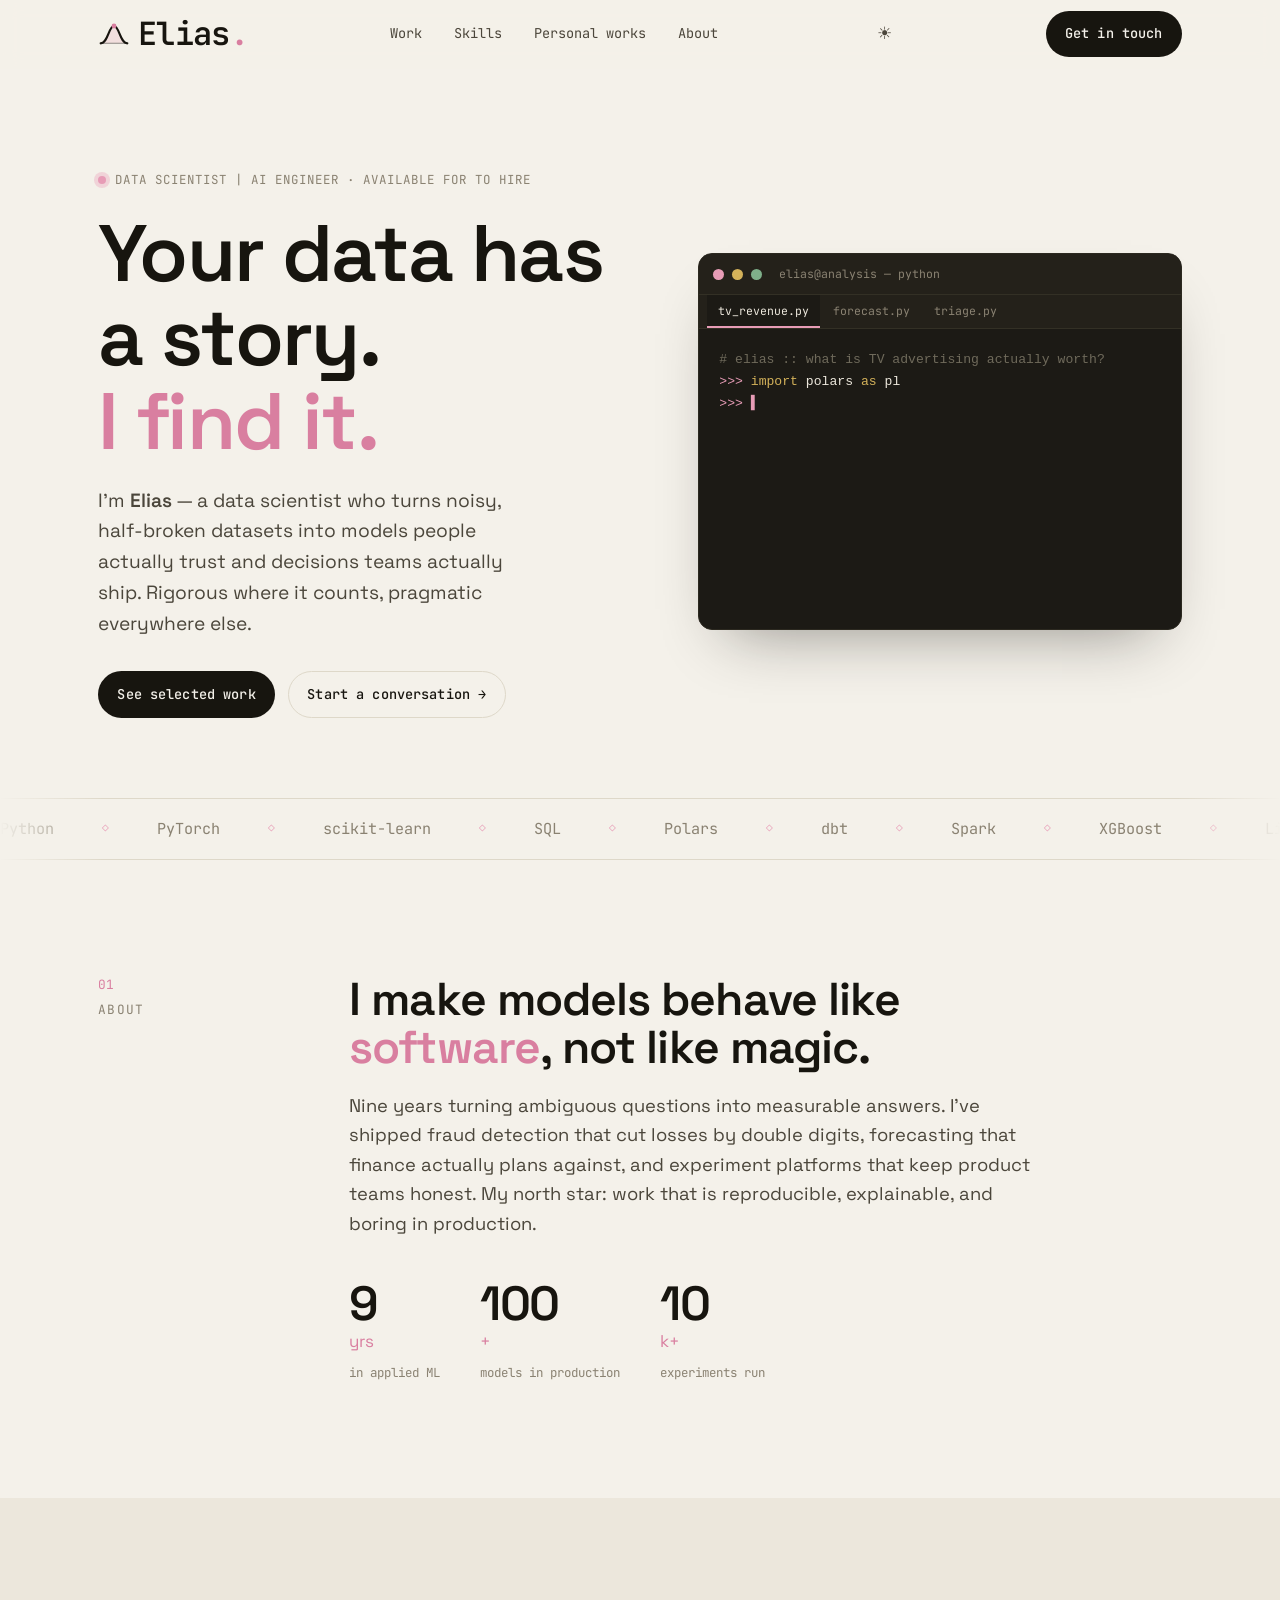
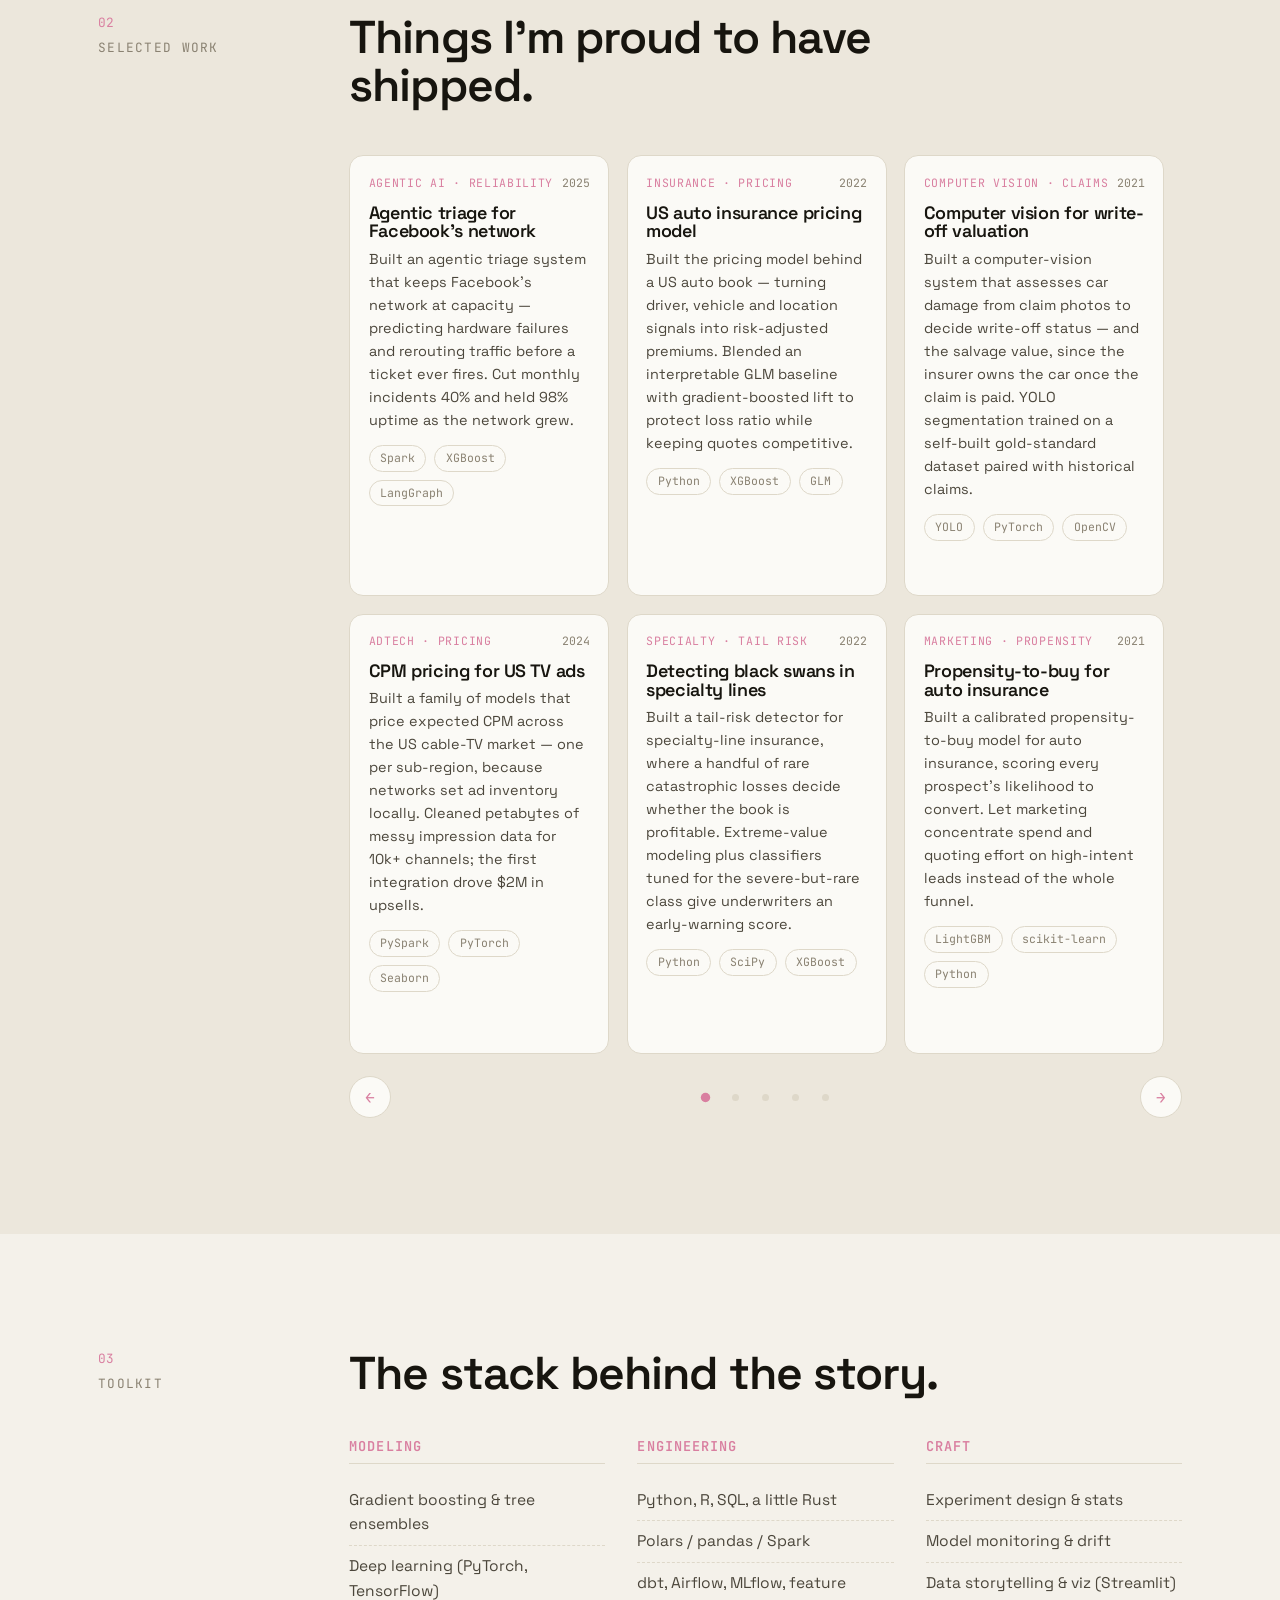
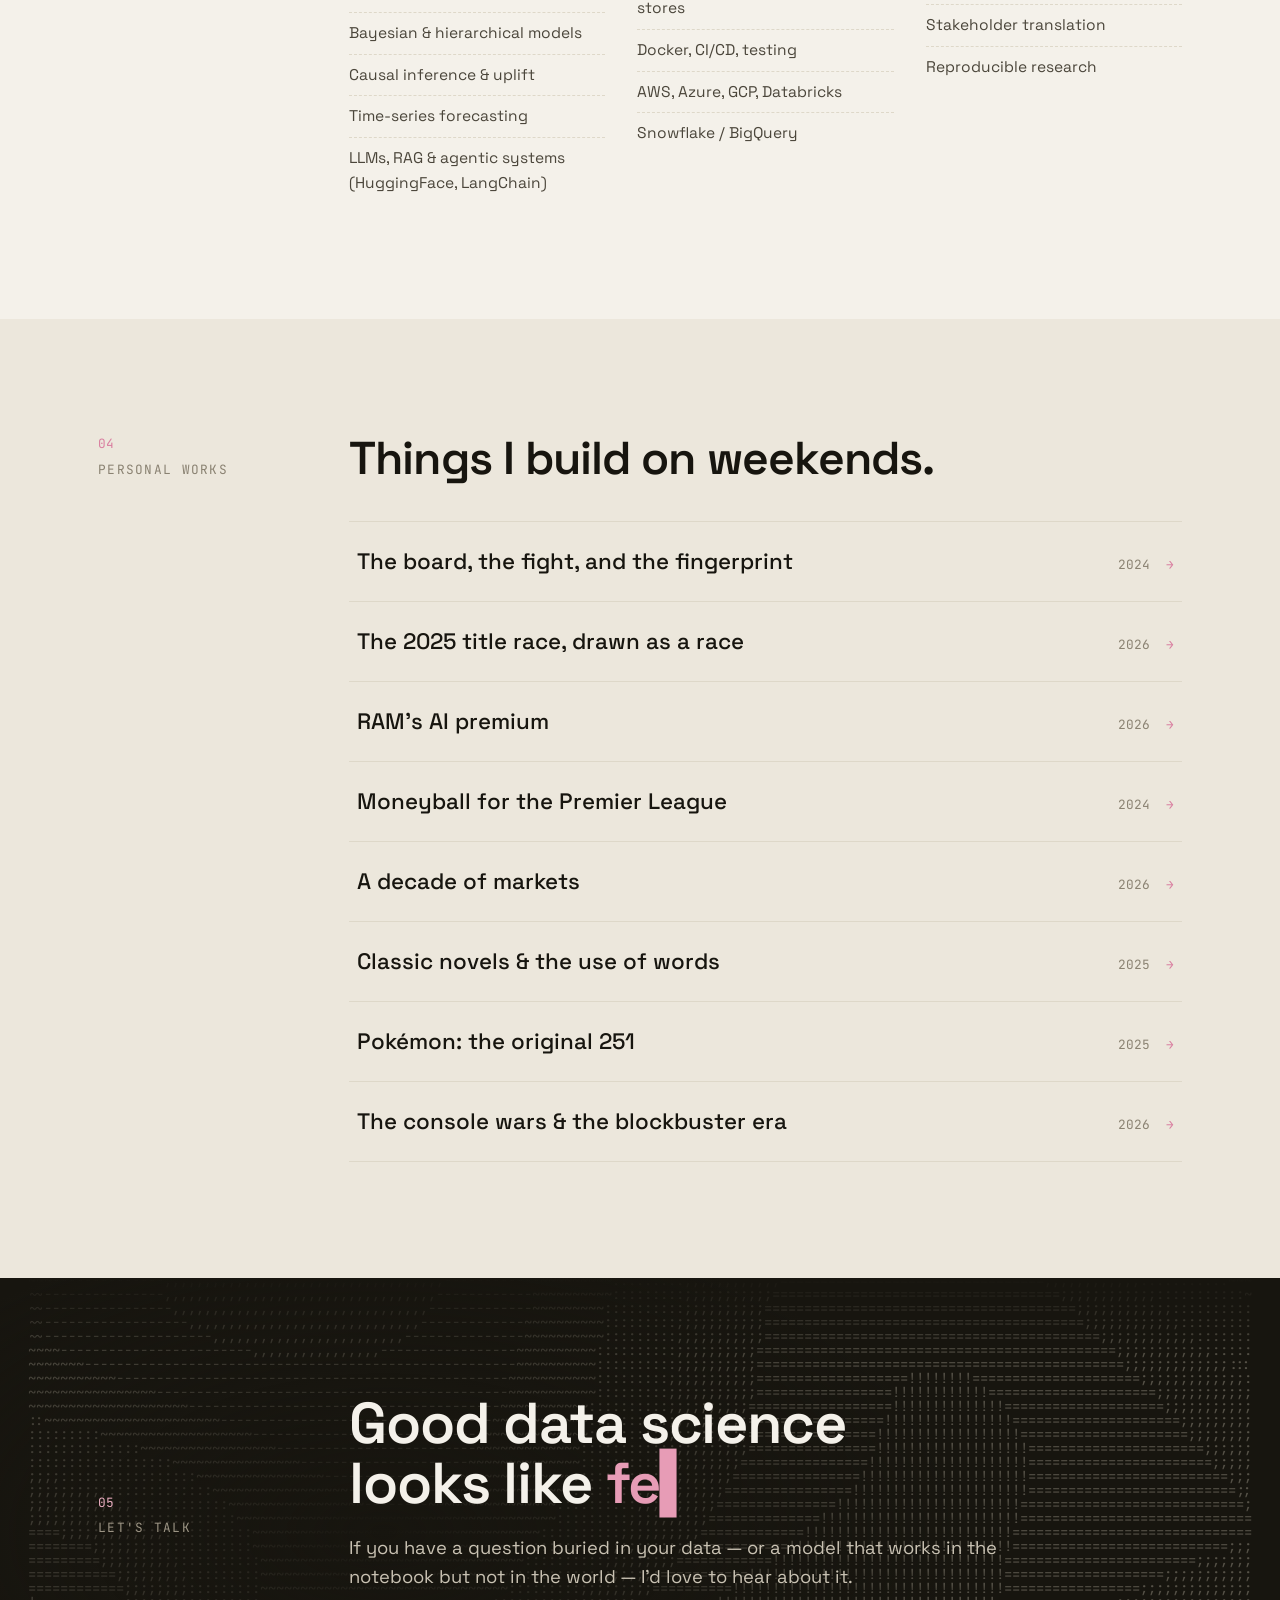
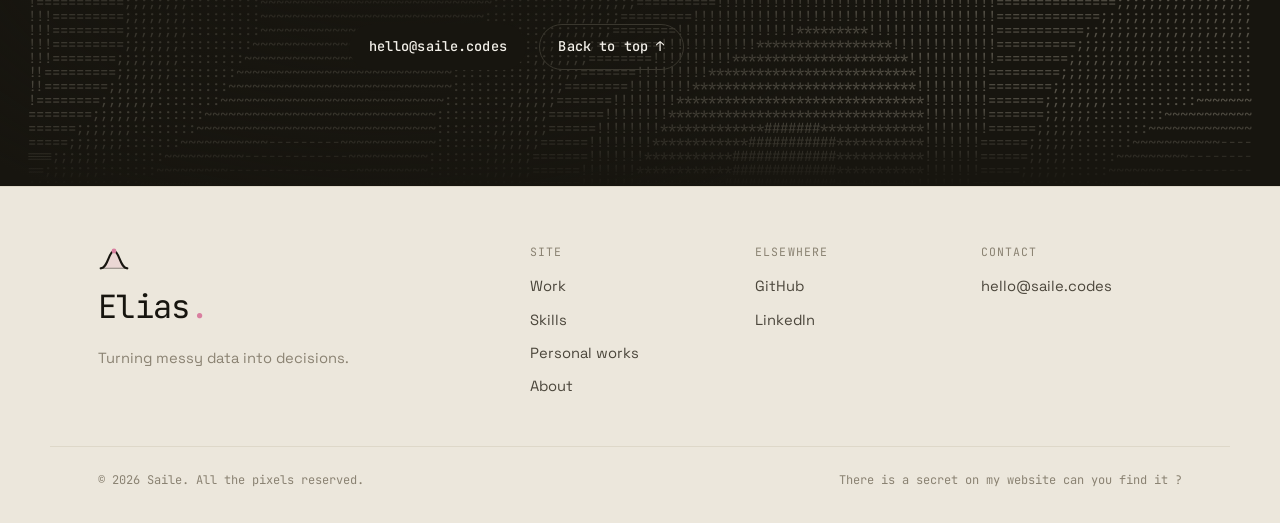
==== commit 8176ffd8: "Let mobile visitors type into the terminal easter egg The terminal captured input via a global keydo" ====
--- a/index.html
+++ b/index.html
@@ -149,6 +149,14 @@
             <button type="button" class="terminal__tab" data-tab="triage" tabindex="-1">triage.py</button>
           </div>
           <pre class="terminal__body"><code id="typed"></code><span id="terminalInput" class="tok-cmd"></span><span class="cursor" id="cursor">▍</span></pre>
+          <!-- Off-screen, focusable field that captures typing at the prompt. Tapping
+               the terminal focuses it, which summons the mobile soft keyboard; its
+               value is mirrored into #terminalInput. Decorative (terminal is
+               aria-hidden) and kept out of the tab order. -->
+          <input id="terminalKbd" class="terminal__kbd" type="text" tabindex="-1"
+                 aria-hidden="true" autocomplete="off" autocapitalize="off"
+                 autocorrect="off" spellcheck="false" inputmode="text"
+                 enterkeyhint="go" maxlength="40">
         </div>
       </div>
 
--- a/styles.css
+++ b/styles.css
@@ -226,12 +226,26 @@
 
 /* ---- terminal ---- */
 .terminal {
+  position: relative;                 /* anchor for the off-screen input below */
   background: #1c1a15; color: #ece7dc;
   border-radius: var(--radius);
   border: 1px solid #2c2920;
   box-shadow: 0 30px 60px -30px rgba(23, 21, 15, 0.45), 0 2px 0 rgba(255,255,255,0.02) inset;
   overflow: hidden;
   font-family: var(--font-mono);
+}
+/* Focusable-but-invisible input that captures typing (incl. the mobile soft
+   keyboard). Must stay focusable, so NOT display:none / visibility:hidden —
+   it's collapsed to 1px and transparent instead. font-size:16px stops iOS from
+   zooming on focus; pointer-events:none lets taps fall through to the terminal
+   (JS focuses it programmatically). */
+.terminal__kbd {
+  position: absolute; top: 0; left: 0;
+  width: 1px; height: 1px;
+  margin: 0; padding: 0; border: 0;
+  font-size: 16px;
+  opacity: 0; background: transparent; color: transparent; caret-color: transparent;
+  pointer-events: none;
 }
 .terminal__bar {
   display: flex; align-items: center; gap: 0.5rem;
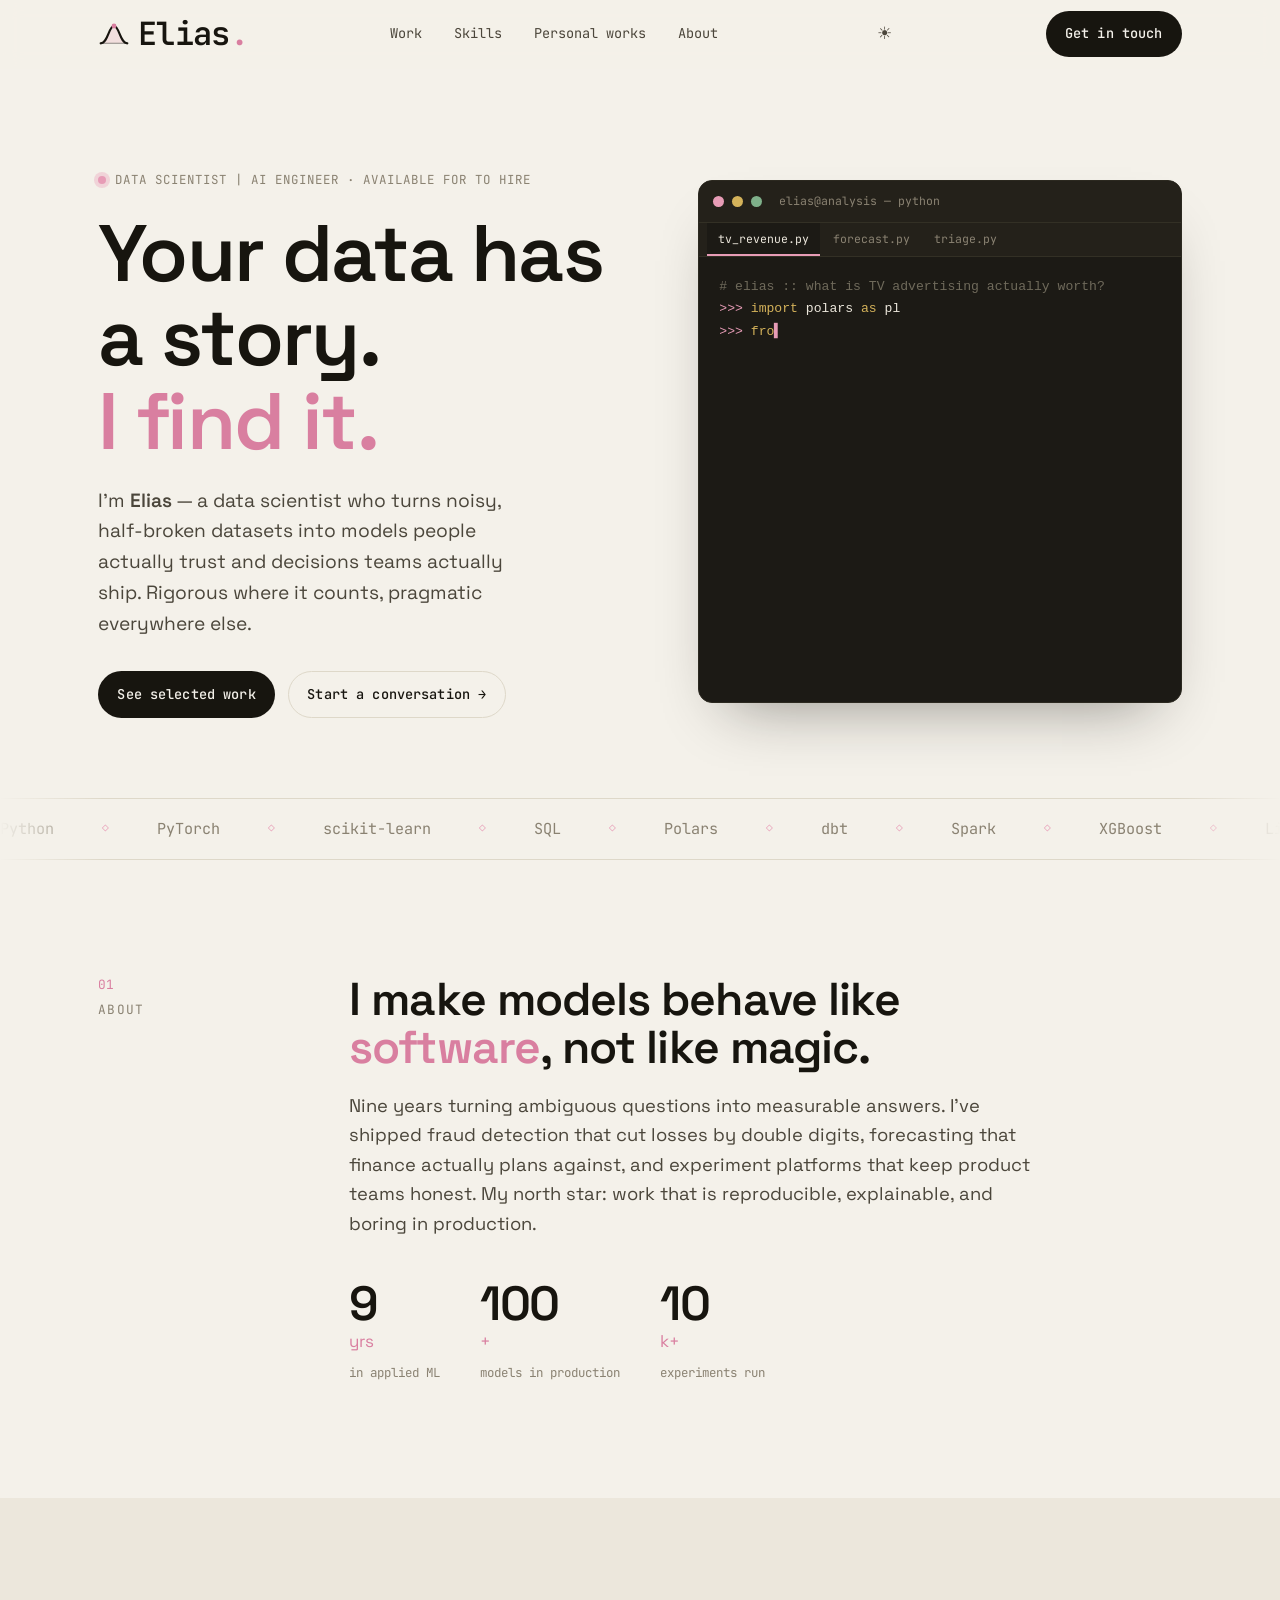
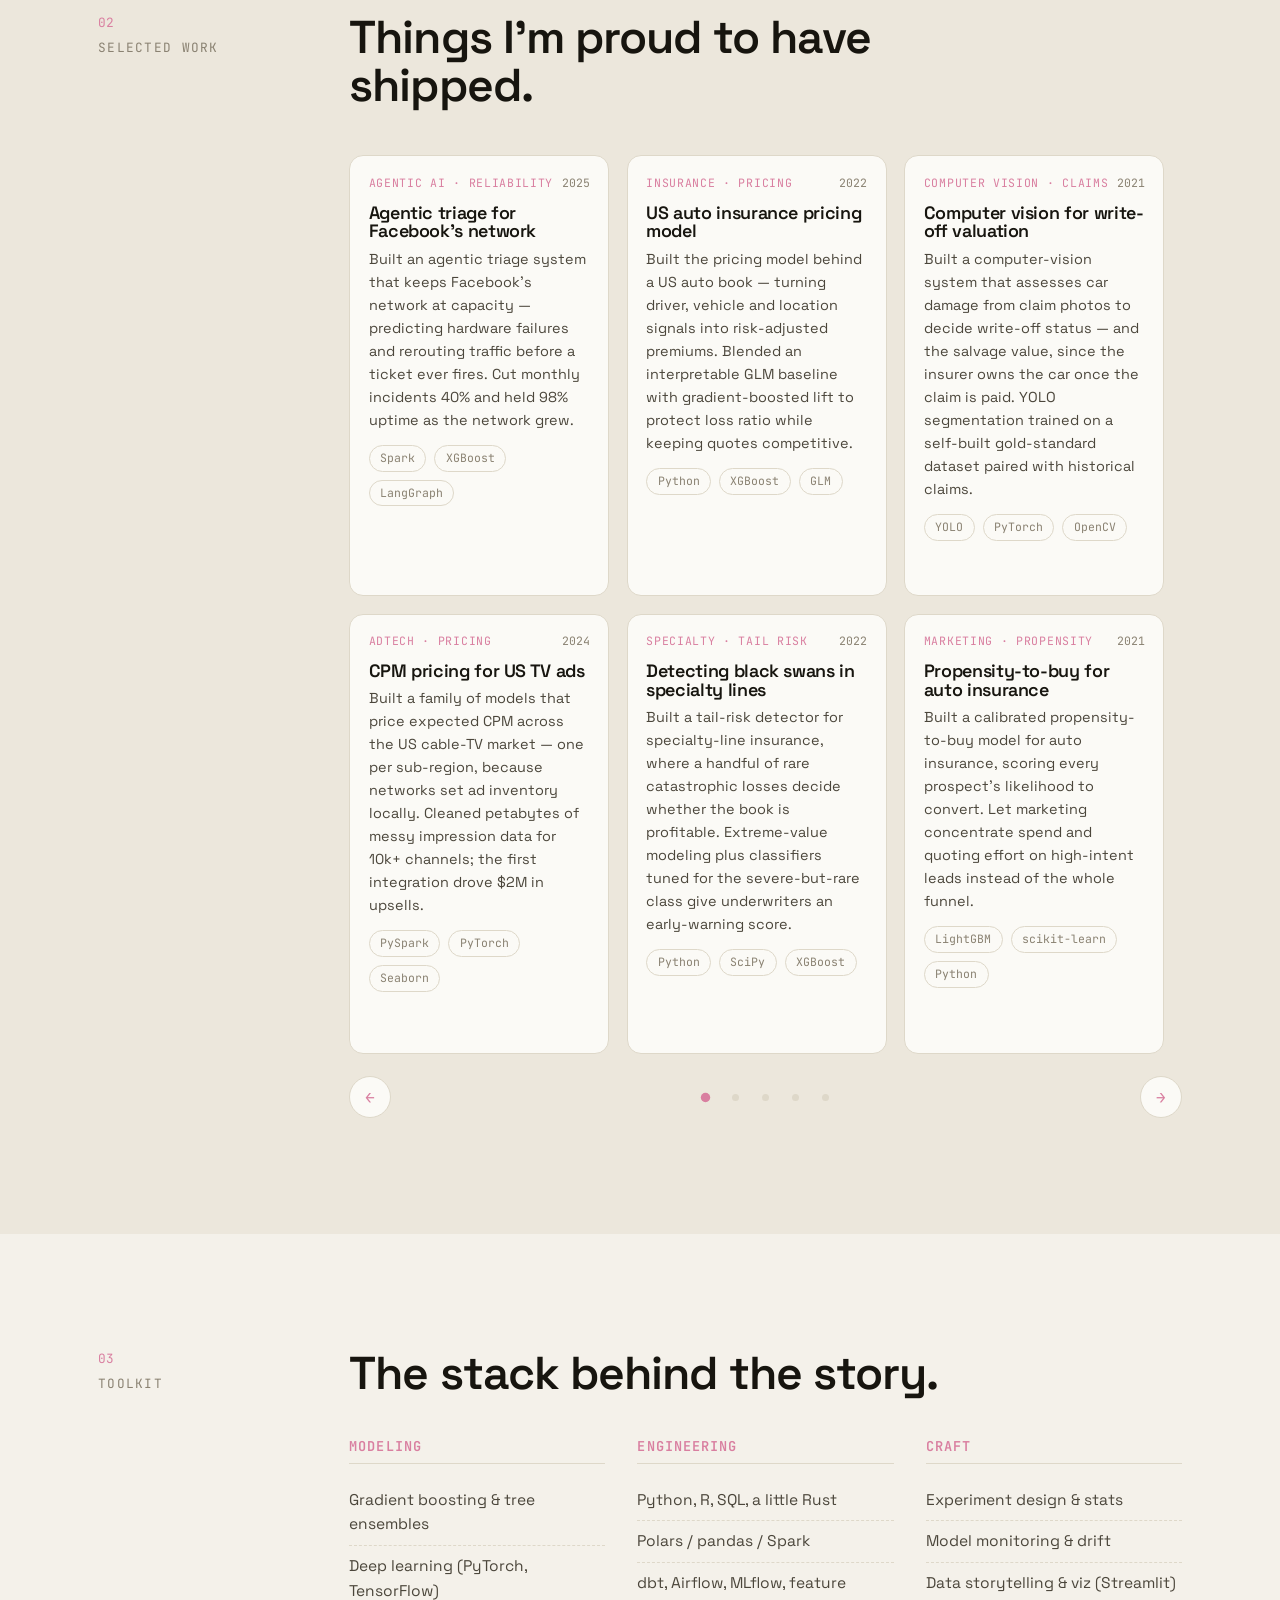
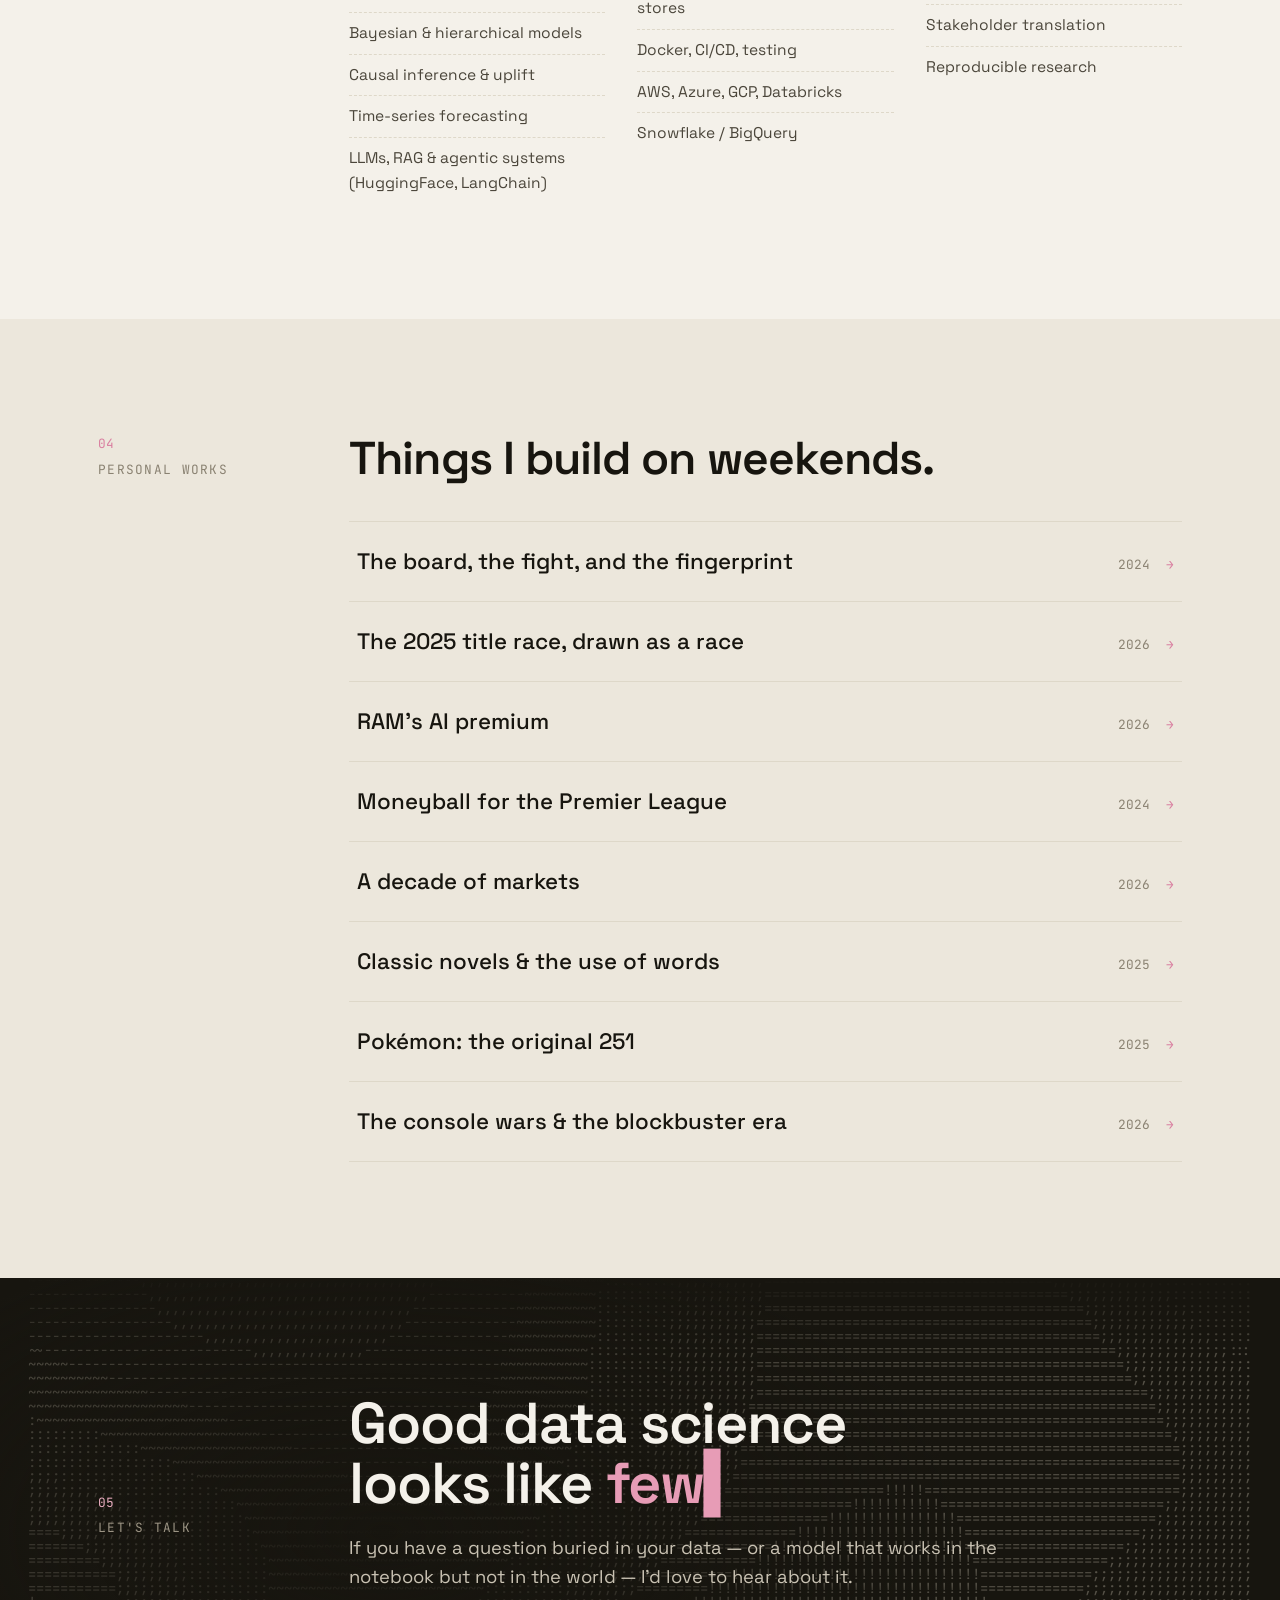
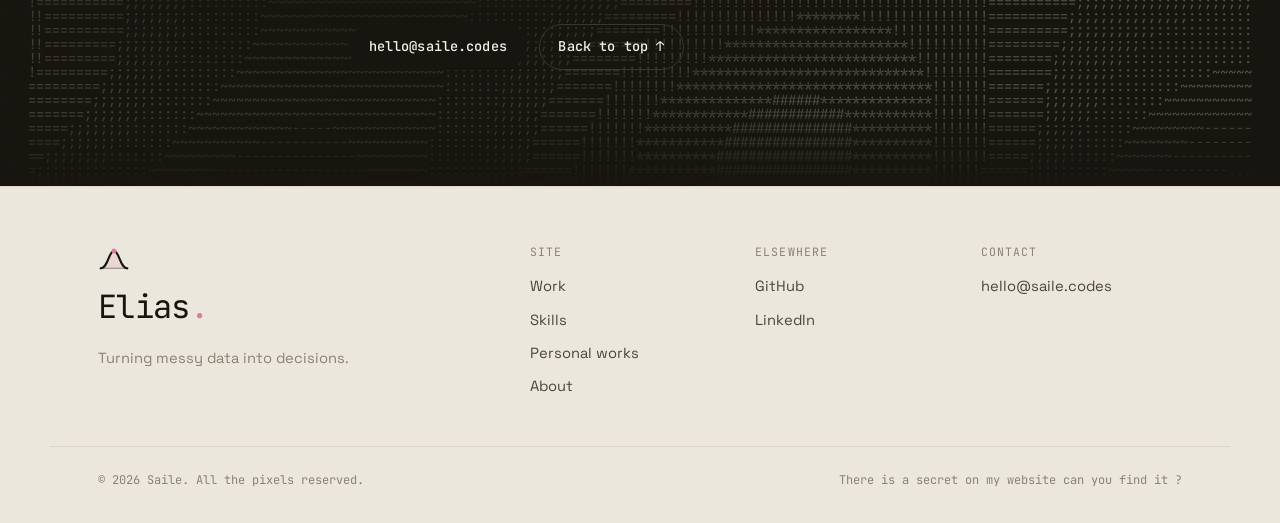
==== commit 07e4f818: "Add a text-game arcade launched from the terminal Typing `play` in the hero terminal (or visiting /p" ====
--- a/index.html
+++ b/index.html
@@ -18,6 +18,7 @@
 
   <link rel="stylesheet" href="styles.css" />
   <link rel="stylesheet" href="side-projects/ds-charts.css" />
+  <link rel="stylesheet" href="games/text-game.css" />
   <!-- Favicon: the Gaussian bell-curve brand mark. Rendered in isolation (no page
        CSS), so colors are hardcoded; a prefers-color-scheme rule keeps the stroke
        legible on both light and dark browser tab bars. -->
@@ -1959,6 +1960,13 @@
   <script src="anim/txnstream.js"></script>
   <script src="anim/swanflight.js"></script>
   <script src="anim/buyfunnel.js"></script>
+
+  <!-- Text-game engine (window.TextGame) + game data modules. Loaded BEFORE
+       script.js so the terminal's `play` command can launch a game, and so the
+       theme-toggle binding in script.js picks up the toggle the engine builds. -->
+  <script src="games/text-game.js"></script>
+  <script src="games/data/datatrail.js"></script>
+
   <script src="script.js"></script>
 
   <!-- Personal-works data stories: DS_SIDE data modules, then the chart toolkit -->
--- a/styles.css
+++ b/styles.css
@@ -238,9 +238,11 @@
    keyboard). Must stay focusable, so NOT display:none / visibility:hidden —
    it's collapsed to 1px and transparent instead. font-size:16px stops iOS from
    zooming on focus; pointer-events:none lets taps fall through to the terminal
-   (JS focuses it programmatically). */
+   (JS focuses it programmatically). Anchored to the BOTTOM (where the visible
+   prompt sits) so that mobile browsers ignoring focus({preventScroll}) scroll
+   the prompt into view rather than the terminal's top edge. */
 .terminal__kbd {
-  position: absolute; top: 0; left: 0;
+  position: absolute; bottom: 0; left: 0;
   width: 1px; height: 1px;
   margin: 0; padding: 0; border: 0;
   font-size: 16px;
@@ -272,8 +274,12 @@
 .terminal__body {
   margin: 0; padding: 1.2rem 1.3rem 1.5rem;
   font-size: 0.82rem; line-height: 1.7; white-space: pre-wrap; word-break: break-word;
-  min-height: 300px;
-}
+  height: 445px;          /* fixed frame: window opens at full height, text types into it; fits the tallest base tab (tv, 18 lines), only easter-egg overflow scrolls */
+  overflow-y: auto;
+  scrollbar-width: thin; scrollbar-color: #4a463a transparent;
+}
+.terminal__body::-webkit-scrollbar { width: 8px; }
+.terminal__body::-webkit-scrollbar-thumb { background: #4a463a; border-radius: 8px; }
 .terminal__body .tok-prompt  { color: #E79CB6; }
 .terminal__body .tok-comment { color: #6f6a5b; }
 .terminal__body .tok-kw      { color: #d4b25a; }
--- a/games/text-game.css
+++ b/games/text-game.css
@@ -0,0 +1,66 @@
+/* =============================================================================
+ * text-game.css — styling for the full-screen text-game view (.plane--game)
+ * -----------------------------------------------------------------------------
+ * The view reuses the site's .plane machinery (fixed overlay, slide-in, page
+ * dim/lock, reduced-motion) from styles.css — this file only lays out the
+ * game-specific chrome: header + a full-height terminal + footer, and nothing
+ * else. Everything flows through design tokens, so dark mode flips for free.
+ * ========================================================================== */
+
+/* Column layout: header (sticky) · terminal (grows) · footer (bottom). */
+.plane--game {
+  display: flex;
+  flex-direction: column;
+  background: var(--cream);
+}
+
+/* Header reuses .plane__bar; the brand sits where the back button normally is. */
+.game__bar { flex: none; }
+.game__brand {
+  display: inline-flex; align-items: center; gap: 0.6rem;
+  color: var(--ink); text-decoration: none;
+}
+.game__brand .nav__logo { width: 26px; height: 26px; display: inline-flex; }
+.game__brand .nav__logo svg { width: 100%; height: 100%; }
+.game__crumb { /* inherits .plane__crumb */ }
+.game__exit { cursor: pointer; padding: 0.5rem 0.85rem; font-size: 0.8rem; }
+
+/* Terminal stage: centres the terminal and lets it grow to fill the viewport
+   between the sticky header and the footer. */
+.game__stage {
+  flex: 1 1 auto;
+  display: flex;
+  width: 100%;
+  max-width: 980px;
+  margin: 0 auto;
+  padding: clamp(1.25rem, 4vw, 2.5rem) var(--gutter);
+  min-height: 0;                 /* allow the terminal to own the scroll */
+}
+
+/* Full-height variant of the shared .terminal look. */
+.terminal--game {
+  display: flex; flex-direction: column;
+  flex: 1 1 auto;
+  width: 100%;
+  min-height: 0;
+}
+.terminal--game .terminal__body {
+  flex: 1 1 auto;
+  height: auto;                  /* override the hero terminal's fixed frame */
+  min-height: 320px;
+  font-size: 0.9rem;
+  line-height: 1.65;
+}
+
+/* A slim footer echoing the site footer's base row; the .footer padding is
+   trimmed since it's a single line here. */
+.game__footer { flex: none; padding: 1.1rem 0; }
+
+/* Reduced motion: the shared styles.css block already zeroes the plane slide
+   and the caret blink — nothing extra needed here. */
+
+@media (max-width: 720px) {
+  .game__stage { padding: 0.9rem var(--gutter) 1.2rem; }
+  .terminal--game .terminal__body { font-size: 0.84rem; min-height: 260px; }
+  .game__crumb { display: none; }
+}
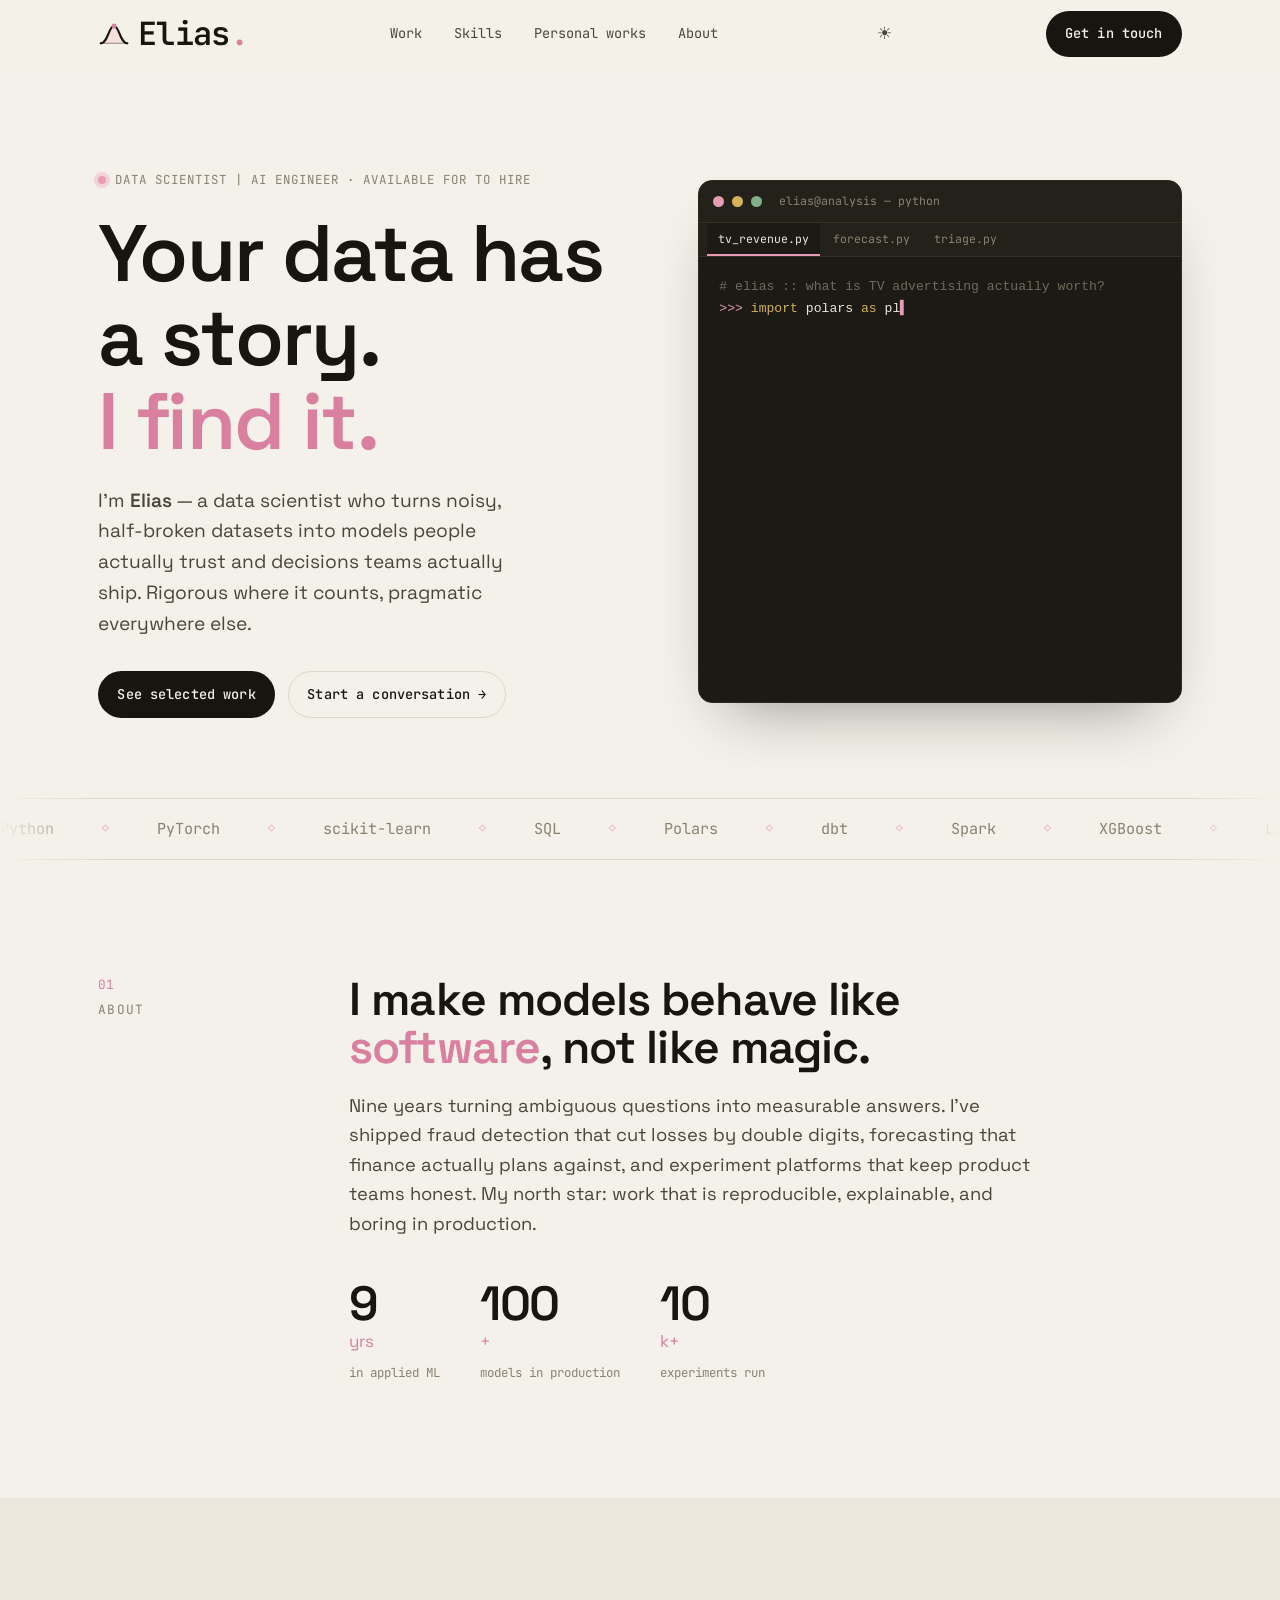
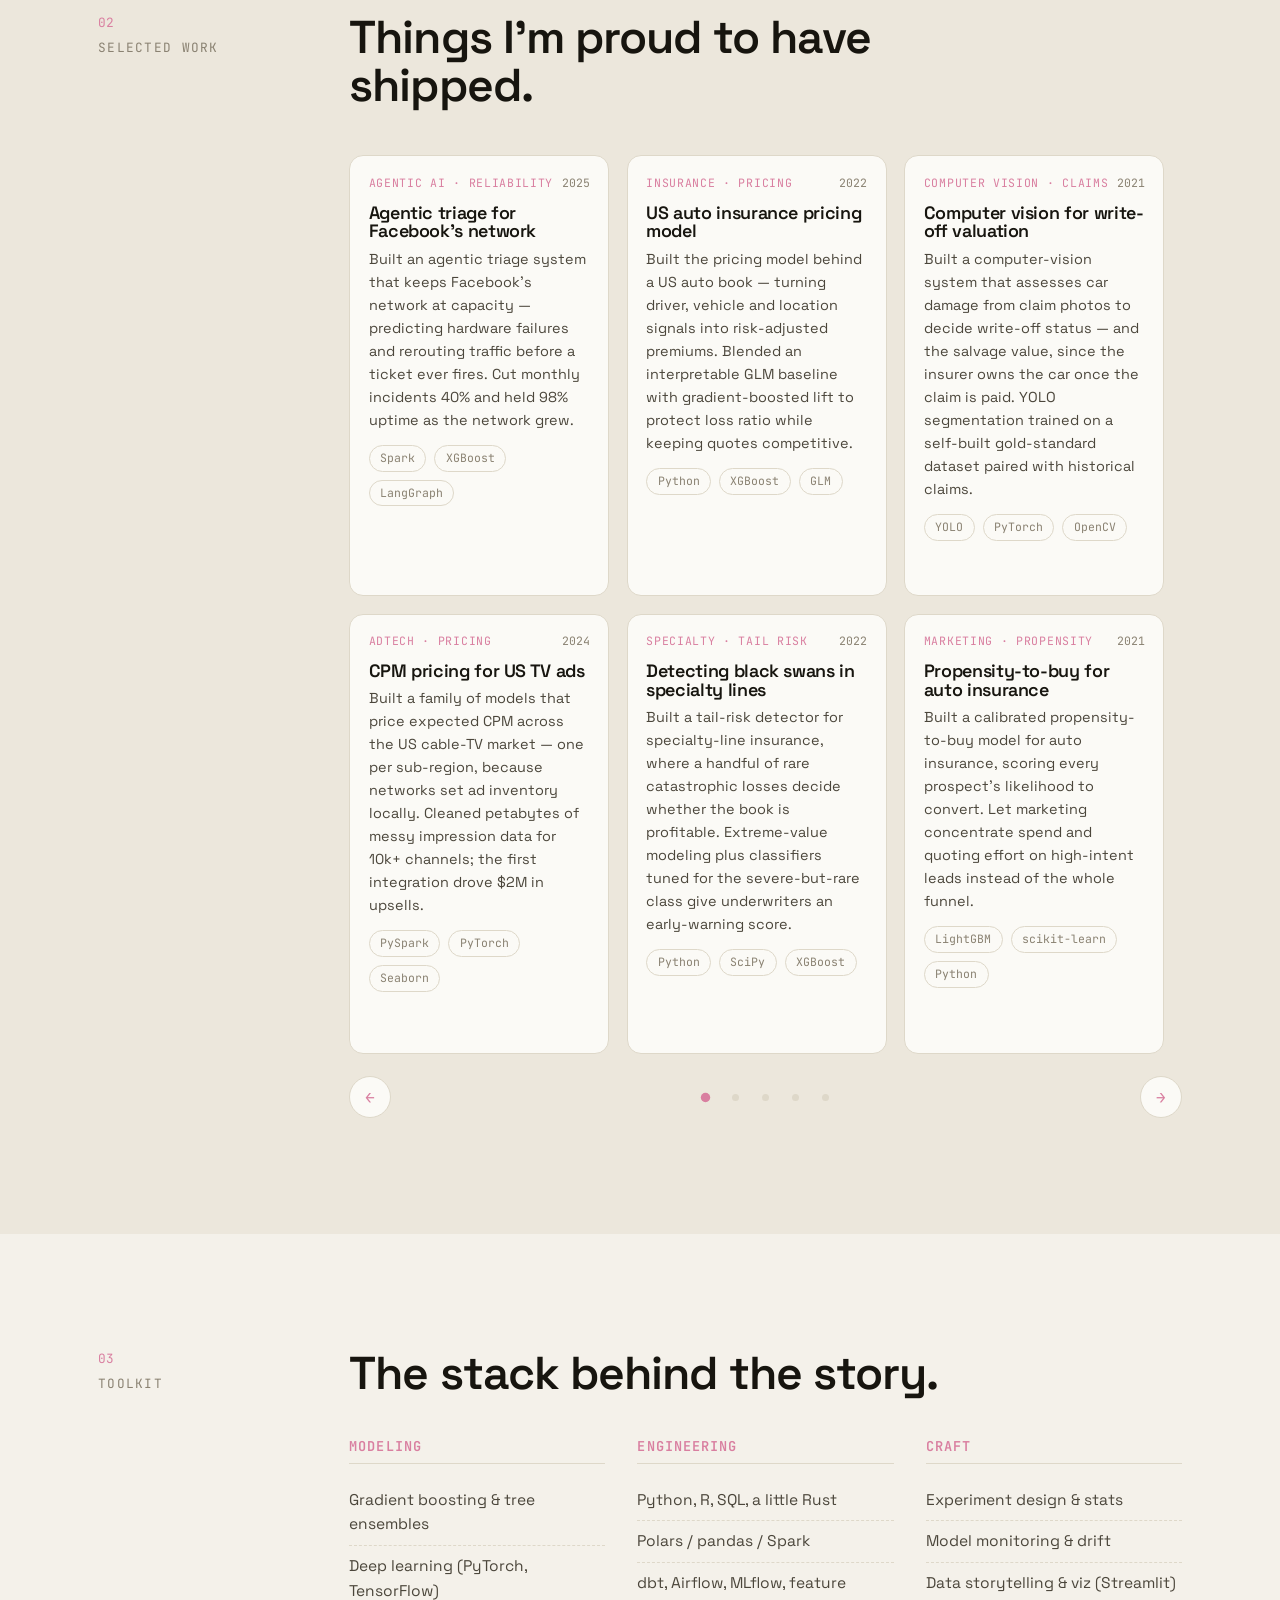
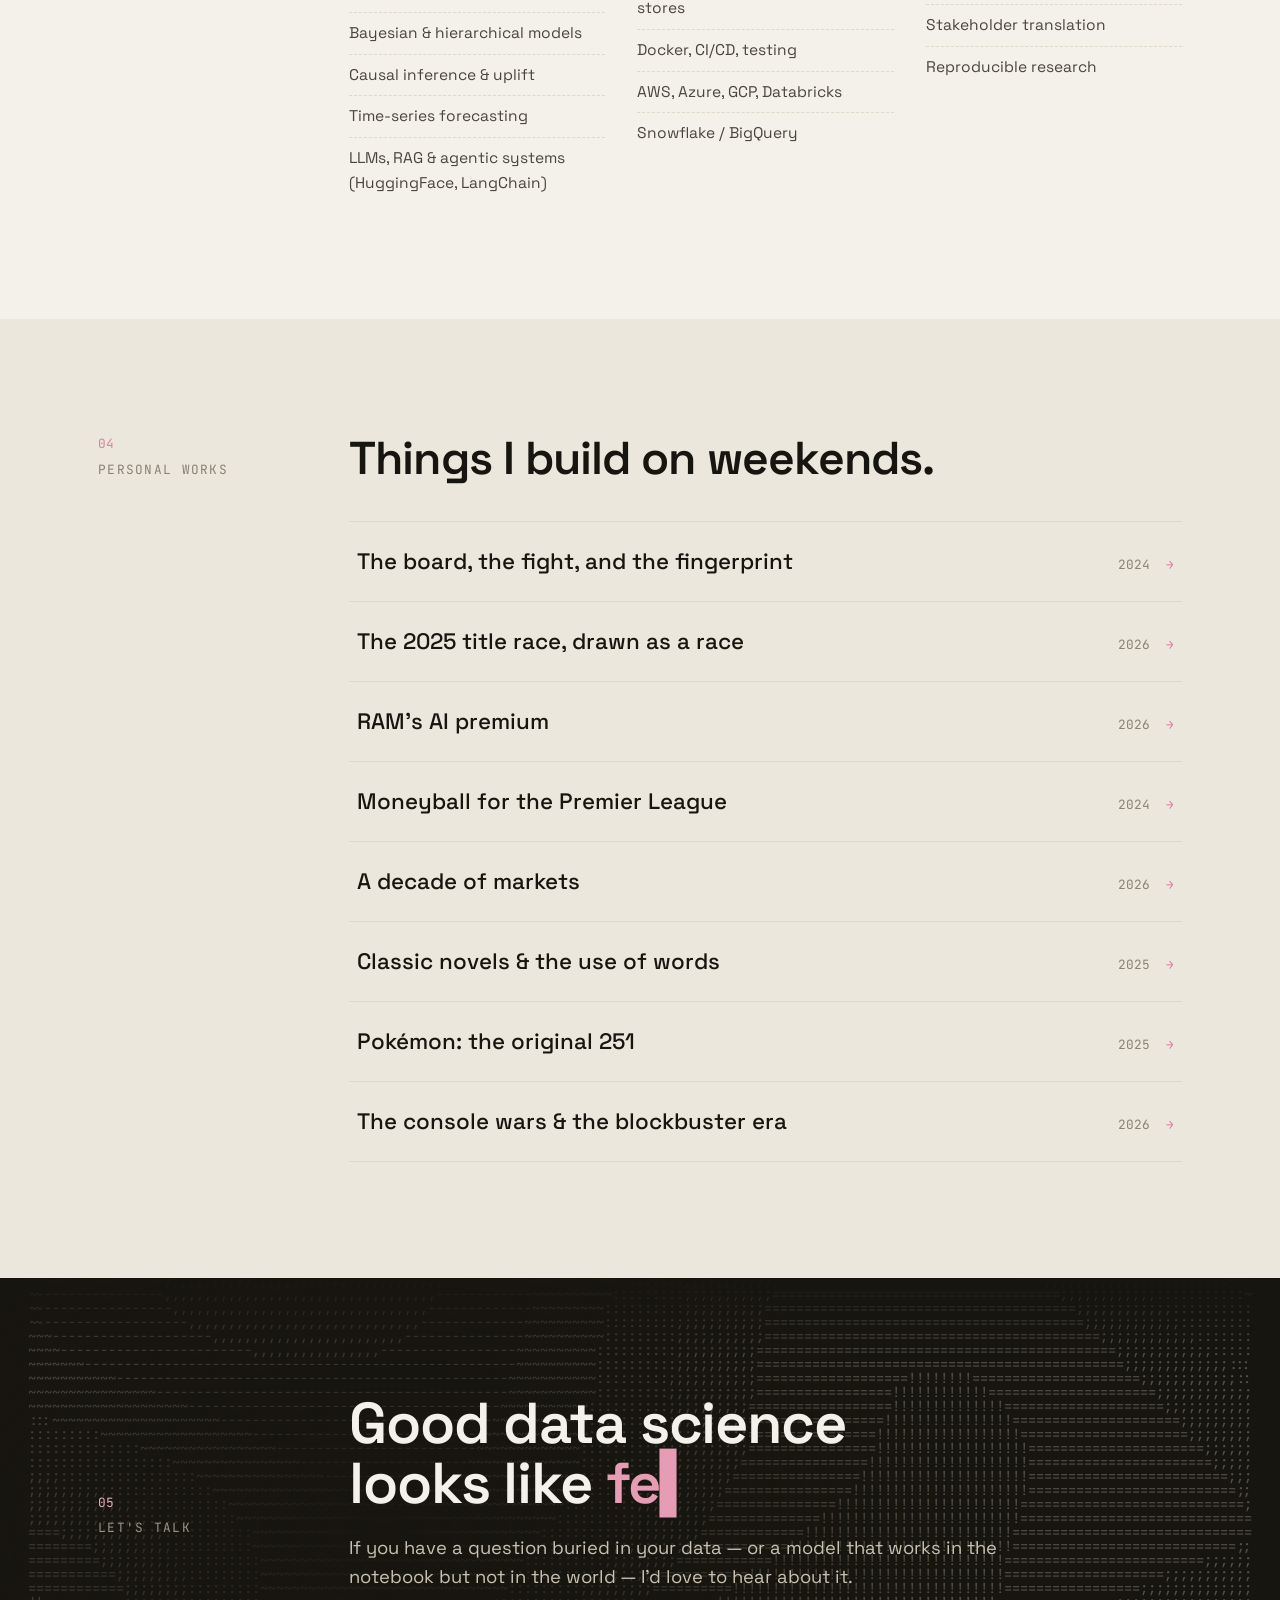
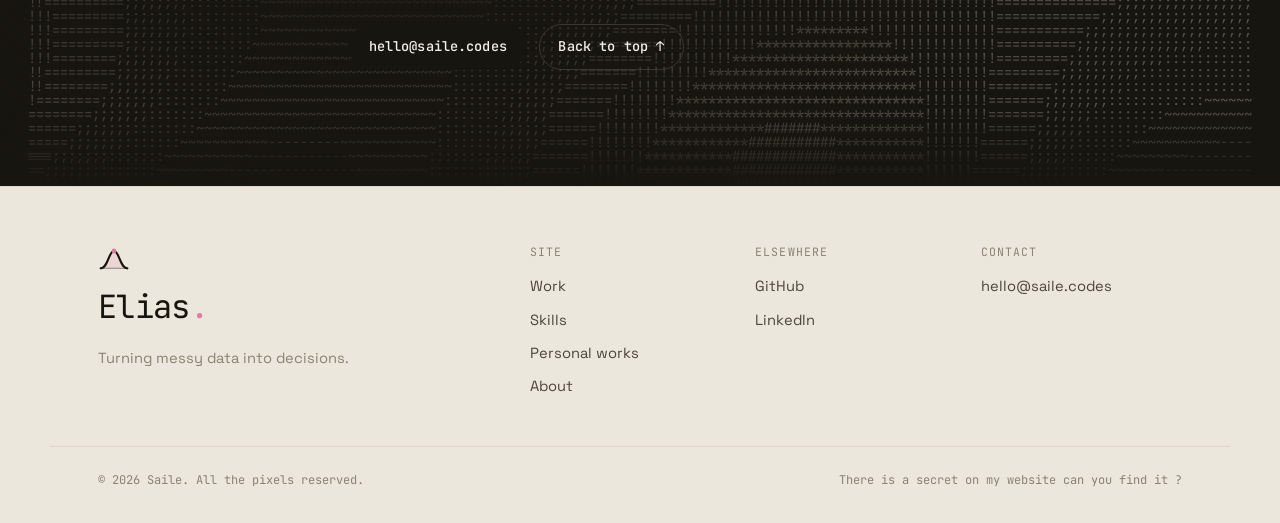
==== commit 7a85168c: "Expand the arcade into 'DEV LIFE', a data-scientist life sim Make DEV LIFE the game that `play` / `/" ====
--- a/index.html
+++ b/index.html
@@ -1965,6 +1965,7 @@
        script.js so the terminal's `play` command can launch a game, and so the
        theme-toggle binding in script.js picks up the toggle the engine builds. -->
   <script src="games/text-game.js"></script>
+  <script src="games/data/devlife.js"></script>
   <script src="games/data/datatrail.js"></script>
 
   <script src="script.js"></script>
